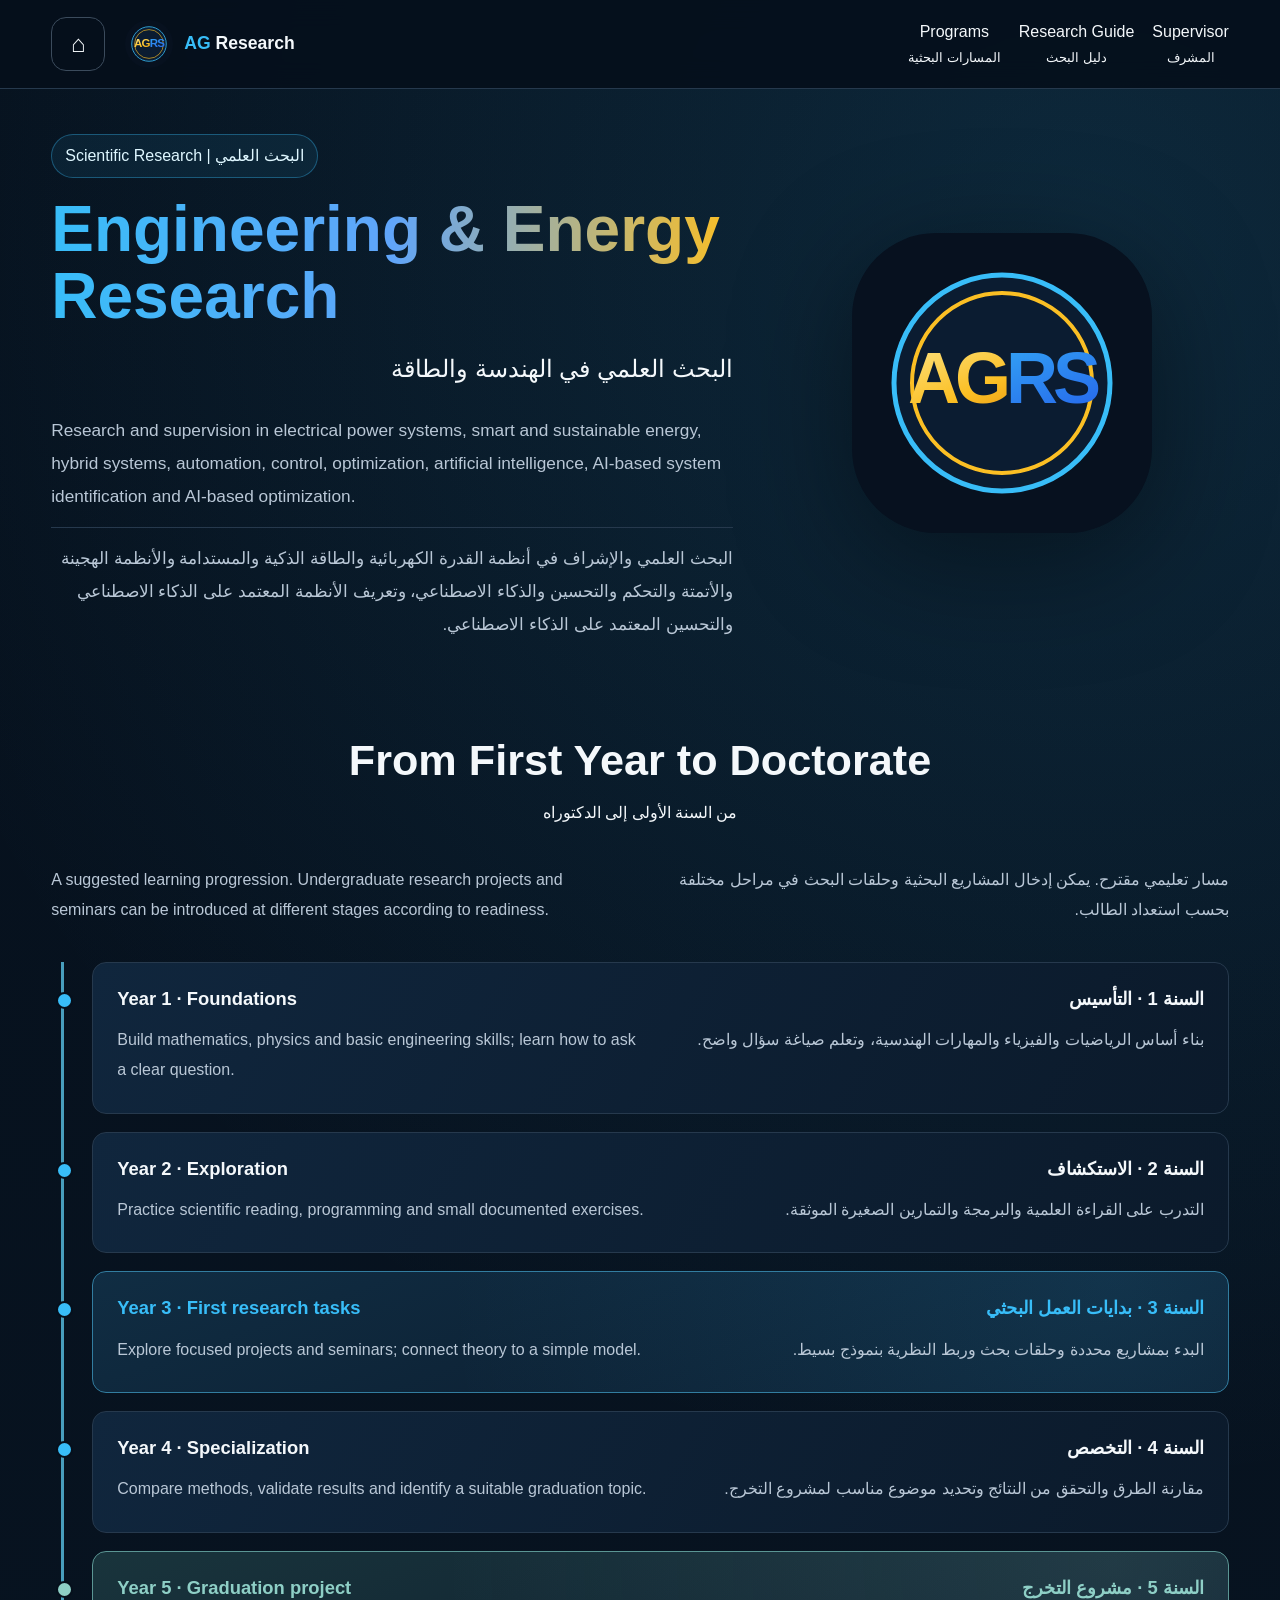
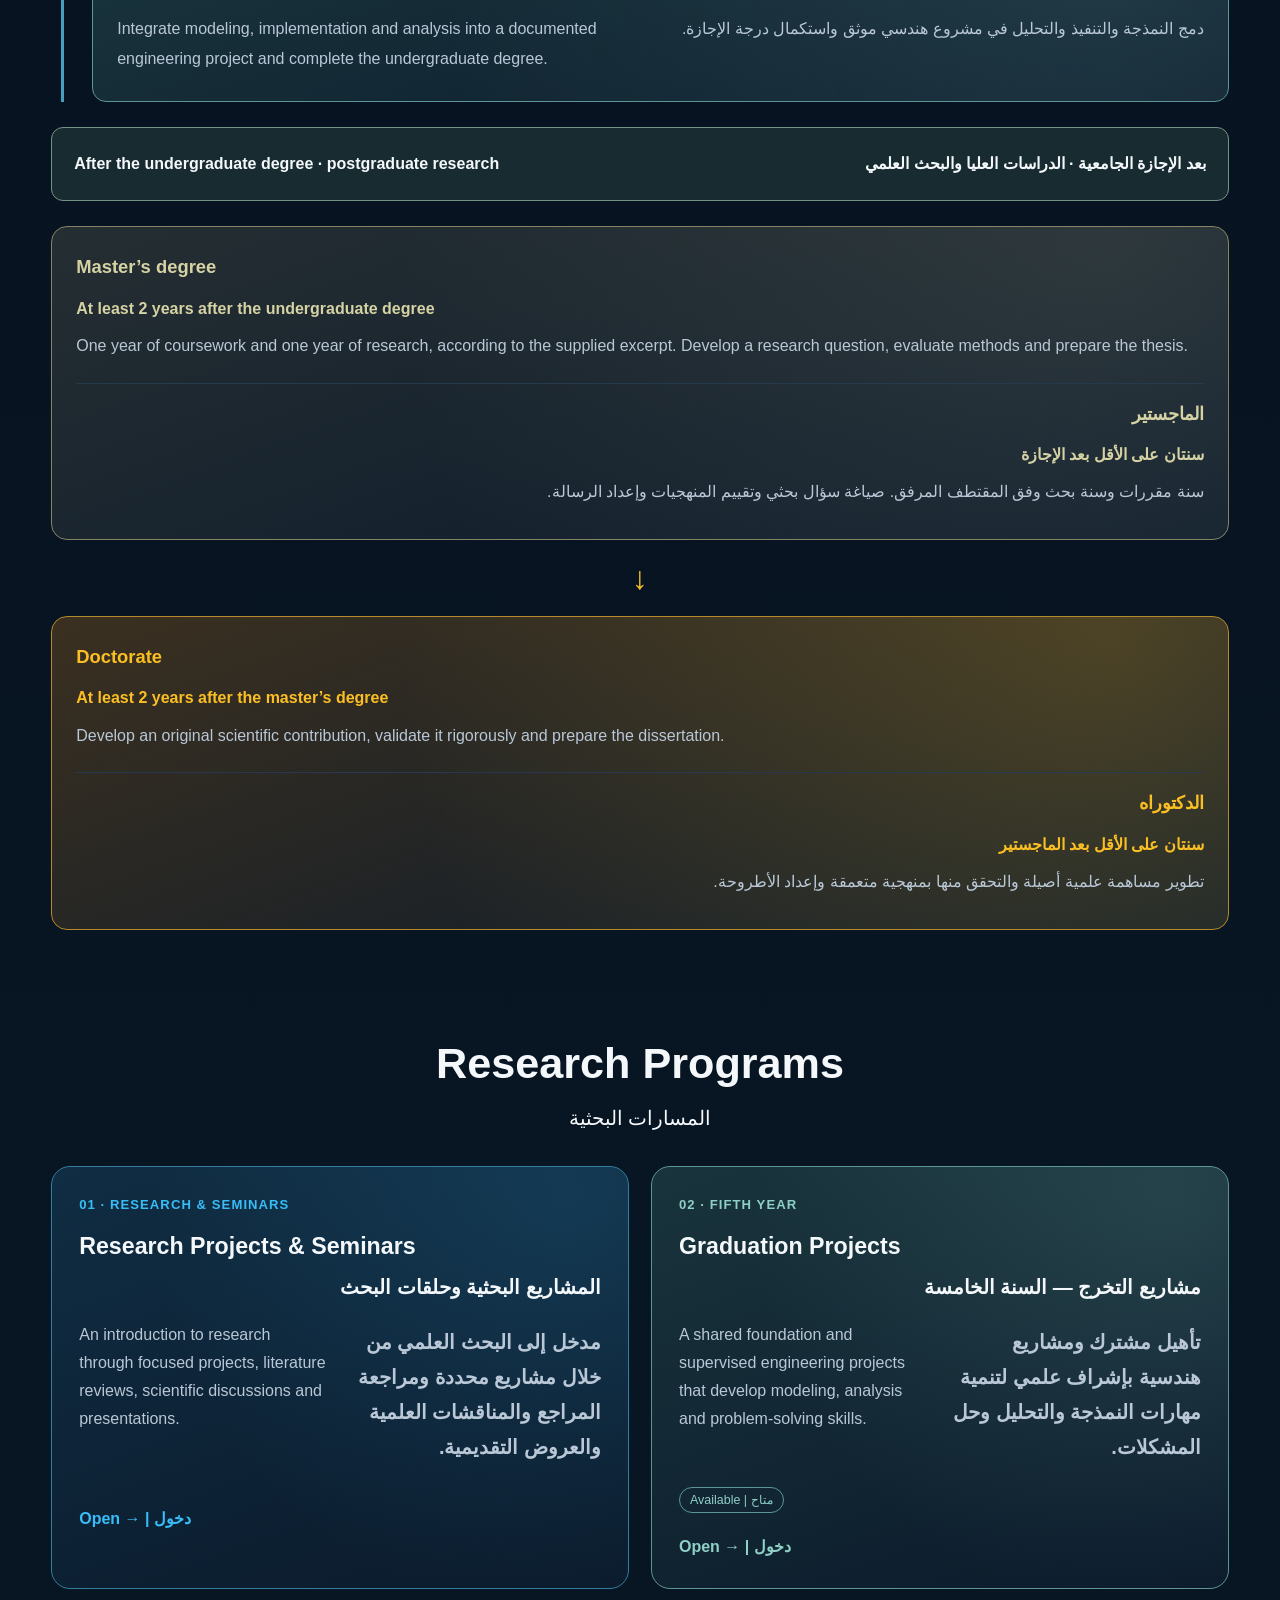
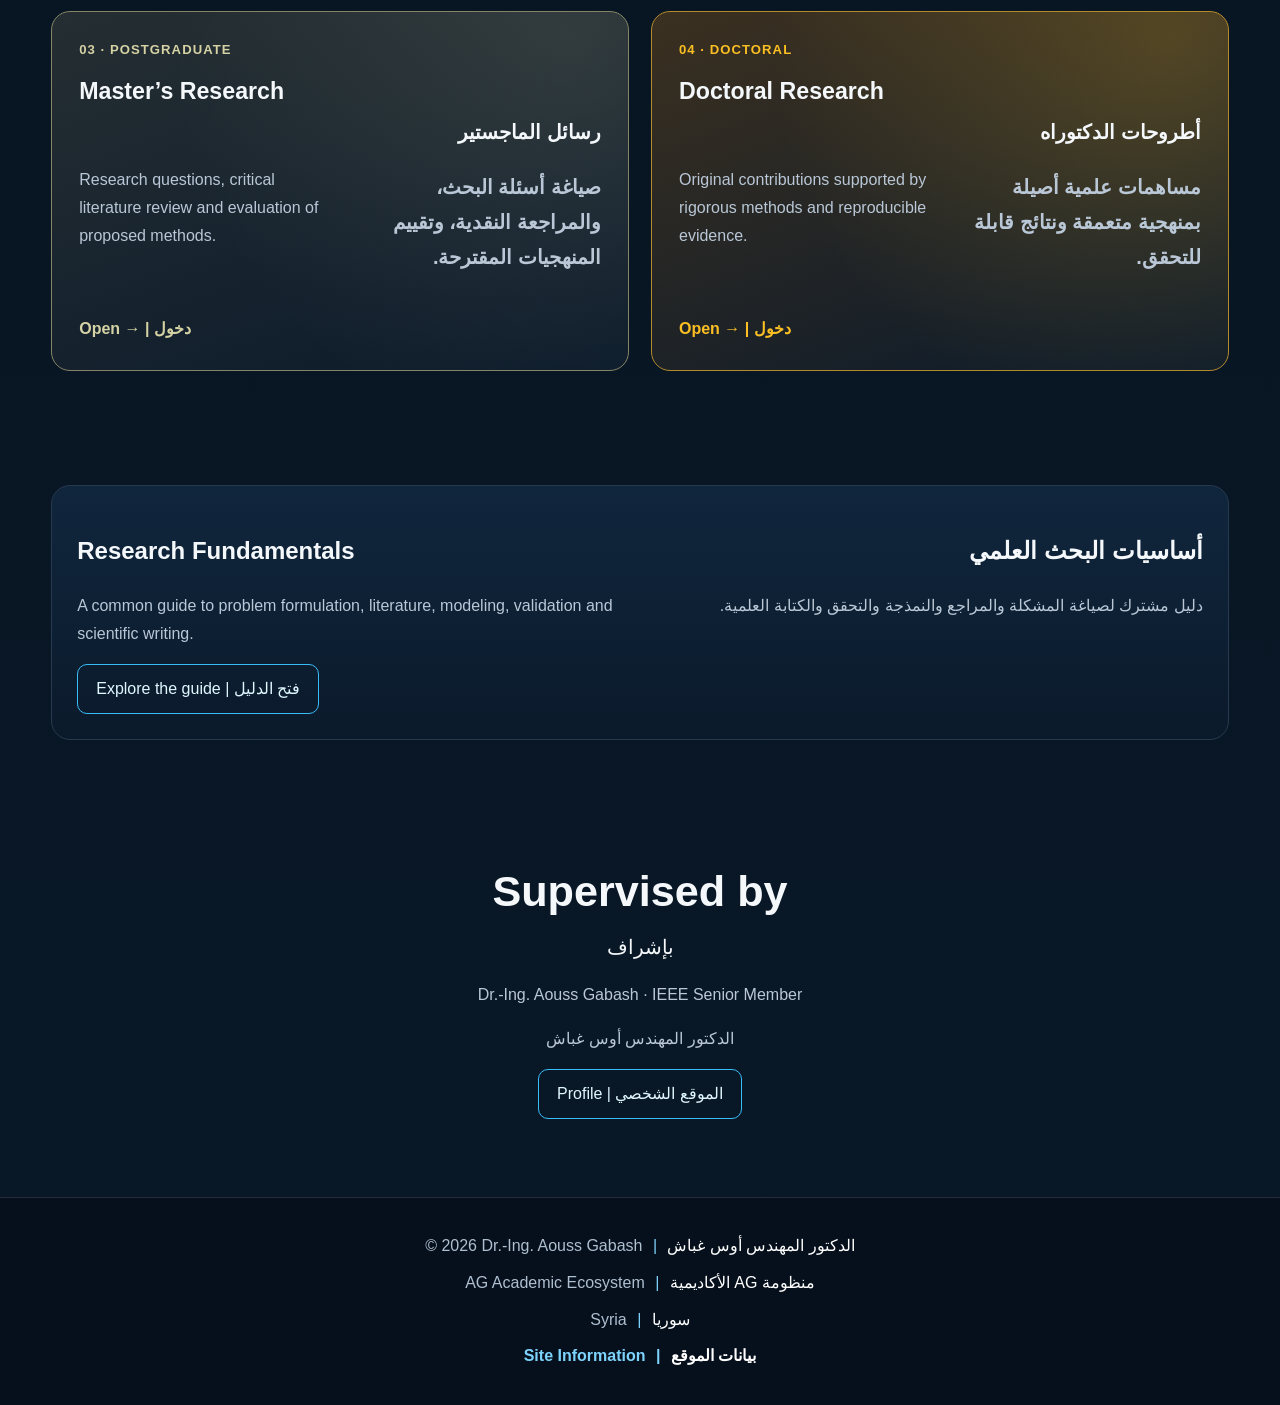
==== index.html @ b5a9d6aa "Move academic timeline before research program cards" ====
<!doctype html><html lang="en" dir="ltr"><head><meta charset="utf-8"><meta name="viewport" content="width=device-width,initial-scale=1"><title>Engineering &amp; Energy Research | AG Research</title><meta name="description" content="البحث العلمي في الهندسة والطاقة — Dr.-Ing. Aouss Gabash"><link rel="stylesheet" href="style.css"></head><body><a class="skip" href="#main">Skip to content | إلى المحتوى</a><header><div class="container"><nav><a class="home" href="https://aoussgabash.com/" aria-label="Official website — الموقع الرسمي">⌂</a><a class="brand" href="index.html"><img src="brand/AGRS.svg" width="48" height="48" alt=""><span><b>AG</b> Research</span></a><div class="navlinks"><a href="index.html#programs">Programs<small>المسارات البحثية</small></a><a href="fundamentals.html">Research Guide<small>دليل البحث</small></a><a href="index.html#author">Supervisor<small>المشرف</small></a></div></nav></div></header><main id="main" class="container"><section class="hero"><div><span class="badge">Scientific Research | البحث العلمي</span><h1 class="gradient">Engineering &amp; Energy Research</h1><div class="hero-ar" lang="ar">البحث العلمي في الهندسة والطاقة</div><div class="research-intro"><p lang="en">Research and supervision in electrical power systems, smart and sustainable energy, hybrid systems, automation, control, optimization, artificial intelligence, AI-based system identification and AI-based optimization.</p><p lang="ar" dir="rtl">البحث العلمي والإشراف في أنظمة القدرة الكهربائية والطاقة الذكية والمستدامة والأنظمة الهجينة والأتمتة والتحكم والتحسين والذكاء الاصطناعي، وتعريف الأنظمة المعتمد على الذكاء الاصطناعي والتحسين المعتمد على الذكاء الاصطناعي.</p></div></div><div class="hero-logo"><img src="brand/AGRS.svg" width="300" height="300" alt="AG Research — البحث العلمي"></div></section><section id="academic-path" aria-labelledby="academic-path-title"><div class="title"><h2 id="academic-path-title">From First Year to Doctorate</h2><div class="ar" lang="ar" style="text-align:center">من السنة الأولى إلى الدكتوراه</div></div><div class="pair"><div lang="en"><p>A suggested learning progression. Undergraduate research projects and seminars can be introduced at different stages according to readiness.</p></div><div lang="ar" dir="rtl" class="ar"><p>مسار تعليمي مقترح. يمكن إدخال المشاريع البحثية وحلقات البحث في مراحل مختلفة بحسب استعداد الطالب.</p></div></div><ol class="academic-timeline"><li><div class="pair"><div lang="en"><h3>Year 1 · Foundations</h3><p>Build mathematics, physics and basic engineering skills; learn how to ask a clear question.</p></div><div lang="ar" dir="rtl" class="ar"><h3>السنة 1 · التأسيس</h3><p>بناء أساس الرياضيات والفيزياء والمهارات الهندسية، وتعلم صياغة سؤال واضح.</p></div></div></li><li><div class="pair"><div lang="en"><h3>Year 2 · Exploration</h3><p>Practice scientific reading, programming and small documented exercises.</p></div><div lang="ar" dir="rtl" class="ar"><h3>السنة 2 · الاستكشاف</h3><p>التدرب على القراءة العلمية والبرمجة والتمارين الصغيرة الموثقة.</p></div></div></li><li><div class="pair"><div lang="en"><h3>Year 3 · First research tasks</h3><p>Explore focused projects and seminars; connect theory to a simple model.</p></div><div lang="ar" dir="rtl" class="ar"><h3>السنة 3 · بدايات العمل البحثي</h3><p>البدء بمشاريع محددة وحلقات بحث وربط النظرية بنموذج بسيط.</p></div></div></li><li><div class="pair"><div lang="en"><h3>Year 4 · Specialization</h3><p>Compare methods, validate results and identify a suitable graduation topic.</p></div><div lang="ar" dir="rtl" class="ar"><h3>السنة 4 · التخصص</h3><p>مقارنة الطرق والتحقق من النتائج وتحديد موضوع مناسب لمشروع التخرج.</p></div></div></li><li><div class="pair"><div lang="en"><h3>Year 5 · Graduation project</h3><p>Integrate modeling, implementation and analysis into a documented engineering project and complete the undergraduate degree.</p></div><div lang="ar" dir="rtl" class="ar"><h3>السنة 5 · مشروع التخرج</h3><p>دمج النمذجة والتنفيذ والتحليل في مشروع هندسي موثق واستكمال درجة الإجازة.</p></div></div></li></ol><div class="path-junction"><div class="pair"><div lang="en"><strong>After the undergraduate degree · postgraduate research</strong></div><div lang="ar" dir="rtl" class="ar"><strong>بعد الإجازة الجامعية · الدراسات العليا والبحث العلمي</strong></div></div></div><div class="postgraduate-routes"><div class="path-research"><article class="path-master"><div class="pair"><div lang="en"><h3>Master’s degree</h3><p class="duration">At least 2 years after the undergraduate degree</p><p>One year of coursework and one year of research, according to the supplied excerpt. Develop a research question, evaluate methods and prepare the thesis.</p></div><div lang="ar" dir="rtl" class="ar"><h3>الماجستير</h3><p class="duration">سنتان على الأقل بعد الإجازة</p><p>سنة مقررات وسنة بحث وفق المقتطف المرفق. صياغة سؤال بحثي وتقييم المنهجيات وإعداد الرسالة.</p></div></div></article><div class="path-arrow" aria-hidden="true">↓</div><article class="path-doctorate"><div class="pair"><div lang="en"><h3>Doctorate</h3><p class="duration">At least 2 years after the master’s degree</p><p>Develop an original scientific contribution, validate it rigorously and prepare the dissertation.</p></div><div lang="ar" dir="rtl" class="ar"><h3>الدكتوراه</h3><p class="duration">سنتان على الأقل بعد الماجستير</p><p>تطوير مساهمة علمية أصيلة والتحقق منها بمنهجية متعمقة وإعداد الأطروحة.</p></div></div></article></div></div></section><section id="programs"><div class="title"><h2>Research Programs</h2><div class="ar" style="text-align:center">المسارات البحثية</div></div><div class="course-grid"><a href="research-seminars.html" class="course"><div class="code">01 · RESEARCH &amp; SEMINARS</div><h3>Research Projects &amp; Seminars</h3><div class="ar" lang="ar">المشاريع البحثية وحلقات البحث</div><div class="pair"><div lang="en"><p>An introduction to research through focused projects, literature reviews, scientific discussions and presentations.</p></div><div class="ar" lang="ar"><p>مدخل إلى البحث العلمي من خلال مشاريع محددة ومراجعة المراجع والمناقشات العلمية والعروض التقديمية.</p></div></div><span class="open">Open → | دخول</span></a><a href="graduation.html" class="course"><div class="code">02 · FIFTH YEAR</div><h3>Graduation Projects</h3><div class="ar" lang="ar">مشاريع التخرج — السنة الخامسة</div><div class="pair"><div lang="en"><p>A shared foundation and supervised engineering projects that develop modeling, analysis and problem-solving skills.</p></div><div class="ar" lang="ar"><p>تأهيل مشترك ومشاريع هندسية بإشراف علمي لتنمية مهارات النمذجة والتحليل وحل المشكلات.</p></div></div><span class="pill">Available | متاح</span><span class="open">Open → | دخول</span></a><a href="masters.html" class="course"><div class="code">03 · POSTGRADUATE</div><h3>Master’s Research</h3><div class="ar" lang="ar">رسائل الماجستير</div><div class="pair"><div lang="en"><p>Research questions, critical literature review and evaluation of proposed methods.</p></div><div class="ar" lang="ar"><p>صياغة أسئلة البحث، والمراجعة النقدية، وتقييم المنهجيات المقترحة.</p></div></div><span class="open">Open → | دخول</span></a><a href="doctorate.html" class="course"><div class="code">04 · DOCTORAL</div><h3>Doctoral Research</h3><div class="ar" lang="ar">أطروحات الدكتوراه</div><div class="pair"><div lang="en"><p>Original contributions supported by rigorous methods and reproducible evidence.</p></div><div class="ar" lang="ar"><p>مساهمات علمية أصيلة بمنهجية متعمقة ونتائج قابلة للتحقق.</p></div></div><span class="open">Open → | دخول</span></a></div></section><section><div class="panel"><div class="pair"><div lang="en"><h2>Research Fundamentals</h2><p>A common guide to problem formulation, literature, modeling, validation and scientific writing.</p></div><div class="ar" lang="ar"><h2>أساسيات البحث العلمي</h2><p>دليل مشترك لصياغة المشكلة والمراجع والنمذجة والتحقق والكتابة العلمية.</p></div></div><a class="button" href="fundamentals.html">Explore the guide | فتح الدليل</a></div></section><section id="author"><div class="title"><h2>Supervised by</h2><div class="ar" style="text-align:center">بإشراف</div><p>Dr.-Ing. Aouss Gabash · IEEE Senior Member</p><p lang="ar" dir="rtl">الدكتور المهندس أوس غباش</p><a class="button" href="https://aoussgabash.com/">Profile | الموقع الشخصي</a></div></section></main><footer id="ag-central-footer" class="site-footer ag-central-footer">
<div class="ag-central-footer-inner">
<p class="ag-central-footer-line">© 2026 Dr.-Ing. Aouss Gabash <span class="ag-central-footer-sep" aria-hidden="true">|</span> <span class="ag-central-footer-ar" lang="ar" dir="rtl">الدكتور المهندس أوس غباش</span></p>
<p class="ag-central-footer-line">AG Academic Ecosystem <span class="ag-central-footer-sep" aria-hidden="true">|</span> <span class="ag-central-footer-ar" lang="ar" dir="rtl">منظومة AG الأكاديمية</span></p>
<p class="ag-central-footer-line">Syria <span class="ag-central-footer-sep" aria-hidden="true">|</span> <span class="ag-central-footer-ar" lang="ar" dir="rtl">سوريا</span></p>
<p class="ag-central-footer-line"><a class="ag-central-footer-link" href="https://aoussgabash.com/site-information.html">Site Information <span class="ag-central-footer-sep" aria-hidden="true">|</span> <span class="ag-central-footer-ar" lang="ar" dir="rtl">بيانات الموقع</span></a></p>
</div></footer></body></html>
---- style.css ----
:root{--bg:#06101c;--bg2:#091827;--panel:#10263d;--panel2:#0b1a2b;--line:#26394d;--text:#f4f8fb;--muted:#b9c7d6;--blue:#38bdf8;--gold:#fbbf24}
*{box-sizing:border-box}html{scroll-behavior:smooth}body{margin:0;font-family:Arial,Tahoma,sans-serif;background:radial-gradient(circle at 85% 5%,rgba(56,189,248,.14),transparent 28%),linear-gradient(180deg,var(--bg),var(--bg2));color:var(--text);line-height:1.75}.container{width:min(1180px,92%);margin:auto}a{color:inherit;text-decoration:none}
header{position:sticky;top:0;z-index:50;background:rgba(6,16,28,.92);backdrop-filter:blur(14px);border-bottom:1px solid var(--line)}nav{min-height:88px;display:flex;align-items:center;gap:20px}.home{width:54px;height:54px;border:1px solid #3b4b5c;border-radius:15px;display:grid;place-items:center;font-size:24px}.brand{display:flex;align-items:center;gap:11px;font-weight:800}.brand img{width:48px;height:48px;border-radius:50%}.brand span{font-size:1.1rem;line-height:1.35}.brand b{color:var(--blue)}.navlinks{margin-left:auto;display:flex;gap:25px}.navlinks a{text-align:center}.navlinks small{display:block;direction:rtl;font-size:.84rem}
.hero{display:grid;grid-template-columns:1.2fr .8fr;align-items:center;gap:42px;padding:65px 0 35px}.badge{display:inline-flex;padding:7px 13px;border-radius:999px;border:1px solid rgba(56,189,248,.35);background:rgba(56,189,248,.08);color:#dff7ff}.hero h1{font-size:clamp(2.4rem,6vw,4.7rem);line-height:1.05;margin:18px 0}.gradient{background:linear-gradient(90deg,var(--blue),#60a5fa,var(--gold));-webkit-background-clip:text;color:transparent}.hero-ar{direction:rtl;font-size:1.5rem}.hero p{color:var(--muted);max-width:760px}.hero-logo{text-align:center}.hero-logo img{width:min(300px,75vw);border-radius:28%;filter:drop-shadow(0 26px 60px rgba(0,0,0,.42))}
section{padding:48px 0}.title{text-align:center;margin-bottom:30px}.title h2{font-size:clamp(2rem,4vw,2.7rem);margin:0}.title .ar{direction:rtl;font-size:1.25rem}.title p{color:var(--muted)}
.course-grid{display:grid;grid-template-columns:repeat(2,1fr);gap:22px}.course{position:relative;display:block;min-height:260px;padding:27px;background:linear-gradient(180deg,var(--panel),var(--panel2));border:1px solid var(--line);border-radius:19px;transition:.2s}.course:hover{transform:translateY(-5px);border-color:rgba(56,189,248,.65);box-shadow:0 20px 48px rgba(0,0,0,.27)}.course:nth-child(even){border-color:rgba(251,191,36,.34);background:radial-gradient(circle at 90% 10%,rgba(251,191,36,.09),transparent 35%),linear-gradient(180deg,#172333,#0d1926)}.code{color:var(--blue);font-size:.82rem;font-weight:800;letter-spacing:.08em}.course:nth-child(even) .code{color:var(--gold)}.course h3{font-size:1.45rem;margin:9px 0 3px}.course .ar{direction:rtl;text-align:right;font-size:1.25rem;font-weight:700}.course p{color:var(--muted)}.meta{display:flex;gap:10px;flex-wrap:wrap;margin-top:18px;padding-right:155px}.pill{padding:5px 10px;border:1px solid var(--line);border-radius:999px;font-size:.78rem;color:#dff7ff}.open{position:absolute;right:25px;bottom:20px;color:#bae6fd;font-weight:800}.course:nth-child(even) .open{color:#fcd34d}.planned{opacity:.82}.planned .open{color:var(--muted)}.add-course{border-style:dashed;display:flex;align-items:center;justify-content:center;text-align:center;color:var(--muted)}.add-course strong{display:block;color:#fff;font-size:2rem}footer{border-top:1px solid var(--line);padding:48px 0;text-align:center;color:#c8d9ec}.footer-wrap{display:flex;flex-direction:column;align-items:center;gap:12px;font-size:1rem}.site-footer a{color:#55bdf7}.site-footer strong{font-weight:800}
@media(max-width:900px){.navlinks{display:none}.hero{grid-template-columns:1fr;text-align:center}.hero-logo{order:-1}.hero-logo img{width:220px}}@media(max-width:680px){.course-grid{grid-template-columns:1fr}.brand span{font-size:.9rem}.course{padding-bottom:86px}.meta{padding-right:0;margin-bottom:8px}.open{left:27px;right:auto;bottom:22px}}

/* Central footer: exact layout and typography of homepage assets/shared/ag-theme.css */
#ag-central-footer{padding:34px 0;border-top:1px solid rgba(255,255,255,.12);background:#06101c;color:#aebfd0;font-family:Arial,Helvetica,sans-serif}
#ag-central-footer .ag-central-footer-inner{width:min(1120px,calc(100% - 32px));margin-inline:auto;text-align:center}
#ag-central-footer .ag-central-footer-line{margin:0;line-height:1.8}
#ag-central-footer .ag-central-footer-line + .ag-central-footer-line{margin-top:8px}
#ag-central-footer .ag-central-footer-ar{color:#fff;direction:rtl;unicode-bidi:isolate;font-family:Tahoma,Arial,sans-serif}
#ag-central-footer .ag-central-footer-sep{margin-inline:6px;color:#7dd3fc}
#ag-central-footer .ag-central-footer-link{color:#7dd3fc;text-decoration:none;font-weight:700}
#ag-central-footer .ag-central-footer-link:hover{color:#fff;text-decoration:underline}
@media(max-width:680px){#ag-central-footer{padding:30px 0}#ag-central-footer .ag-central-footer-inner{width:min(1120px,calc(100% - 24px));font-size:.92rem}}

.actions{display:flex;flex-wrap:wrap;gap:12px;margin-top:22px}.button{display:inline-block;padding:10px 18px;border:1px solid var(--blue);border-radius:10px;color:#dff7ff}.button:hover{background:#16364d}.ar{direction:rtl;text-align:right}.pair{display:grid;grid-template-columns:1fr 1fr;gap:24px}.panel{padding:25px;border:1px solid var(--line);border-radius:19px;background:linear-gradient(180deg,var(--panel),var(--panel2));margin:18px 0}.panel h3{margin-top:0}.panel p{color:var(--muted)}.skip{position:absolute;left:-9999px}.skip:focus{left:10px;top:10px;z-index:99;background:#10263d;padding:15px}a:focus-visible,summary:focus-visible{outline:3px solid var(--gold);outline-offset:5px}summary{cursor:pointer;font-weight:700;padding:8px}.hero{padding-top:45px}.hero h1{font-size:clamp(2.3rem,5vw,4.3rem)}.navlinks{gap:18px}.open{position:static;display:block;margin-top:20px}.meta{padding-right:0}.course{min-height:250px}.subnav{display:flex;flex-wrap:wrap;gap:10px;padding-bottom:20px}.subnav a{color:var(--blue)}@media(max-width:900px){nav{flex-wrap:wrap;padding:12px 0;gap:12px}.navlinks{display:flex;width:100%;justify-content:center;gap:16px;font-size:.85rem}.hero-logo img{width:170px}.pair{grid-template-columns:1fr;gap:4px}.hero{gap:15px;padding-top:25px}.actions{justify-content:center}header{position:relative}}
/* Research introduction and complete bilingual areas */
.research-intro{margin-top:24px}.hero .research-intro p{font-family:Arial,Tahoma,sans-serif;font-size:1.08rem;line-height:1.9;font-weight:400;margin:0;max-width:none}.hero .research-intro p+p{margin-top:14px;padding-top:14px;border-top:1px solid var(--line)}.research-intro [lang="en"]{text-align:left}.research-intro [lang="ar"]{text-align:right}.research-areas{padding-top:24px}.research-area-list{list-style:none;padding:0;margin:0;border:1px solid var(--line);border-radius:19px;overflow:hidden;background:linear-gradient(180deg,var(--panel),var(--panel2))}.research-area-list li{display:grid;grid-template-columns:36px minmax(0,1fr) minmax(0,1fr);gap:22px;align-items:center;padding:21px 25px}.research-area-list li+li{border-top:1px solid var(--line)}.research-area-list li:nth-child(even){background:rgba(251,191,36,.035)}.research-area-list li>span:not(.area-number){font-family:Arial,Tahoma,sans-serif;font-size:1.05rem;line-height:1.8;font-weight:500;overflow-wrap:anywhere}.research-area-list [lang="ar"]{text-align:right}.area-number{font-size:.85rem;font-weight:700;color:var(--blue)}.research-area-list li:nth-child(even) .area-number{color:var(--gold)}@media(max-width:680px){.research-area-list li{grid-template-columns:28px minmax(0,1fr);gap:7px 12px;padding:18px}.area-number{grid-row:1 / 3;align-self:start}.research-area-list [lang="ar"]{grid-column:2}.hero .research-intro p{font-size:1rem}}

/* Academic progression across four research levels. */
#programs .course{opacity:1;border-color:var(--program-border);background:radial-gradient(circle at 90% 8%,var(--program-glow),transparent 65%),linear-gradient(160deg,var(--program-top),#0b1a2b)}
#programs .course:nth-child(1),#academic-path .academic-timeline>li:nth-child(3){--program-accent:#38bdf8;--program-border:#327da0;--program-glow:rgba(56,189,248,.13);--program-top:#102d43}
#programs .course:nth-child(3),#academic-path .path-master{--program-accent:#d5d2a4;--program-border:#858565;--program-glow:rgba(213,210,164,.12);--program-top:#252e32}
#programs .course:nth-child(4),#academic-path .path-doctorate{--program-accent:#fbbf24;--program-border:#b58a2b;--program-glow:rgba(251,191,36,.20);--program-top:#3b3020}
#programs .course .code,#programs .course .open{color:var(--program-accent)}
#programs .course .pill{border-color:var(--program-border);color:var(--program-accent)}
#programs .course:hover{border-color:var(--program-accent)}

#programs .course:nth-child(2),#academic-path .academic-timeline>li:nth-child(5){--program-accent:#8ecfc6;--program-border:#5b9694;--program-glow:rgba(142,207,198,.14);--program-top:#19343c}


.academic-timeline{list-style:none;padding:0 0 0 28px;margin:30px 0 0 10px;border-left:3px solid #489ebd}
.academic-timeline>li{position:relative;padding:20px 24px;margin-bottom:18px;background:linear-gradient(120deg,#10263d,#0b1a2b);border:1px solid var(--line);border-radius:14px}
.academic-timeline>li:before{content:"";position:absolute;left:-37px;top:29px;width:13px;height:13px;border-radius:50%;background:#38bdf8;border:2px solid var(--bg)}
#academic-path h3{font-size:1.15rem;margin:0 0 10px}#academic-path p{color:var(--muted);margin:8px 0;line-height:1.85}#academic-path .ar{font-size:inherit;font-weight:inherit}
.path-junction{padding:22px;margin:25px 0;border:1px solid #739485;border-radius:12px;background:#172b30}
.postgraduate-routes{display:grid;grid-template-columns:1fr;gap:24px;align-items:start}
.postgraduate-routes article{padding:24px;border:1px solid #748d78;border-radius:16px;background:linear-gradient(135deg,#233531,#0b1a2b)}
.postgraduate-routes .pair{grid-template-columns:1fr;gap:14px}.postgraduate-routes .pair>div+div{border-top:1px solid var(--line);padding-top:14px}
.postgraduate-routes .path-master{border-color:#858565;background:linear-gradient(135deg,#35352a,#0b1a2b)}
.postgraduate-routes .path-doctorate{border-color:#b58a2b;background:linear-gradient(135deg,#3b3020,#0b1a2b)}
#academic-path .duration{color:#e5dbb4;font-weight:700}.path-doctorate h3{color:#fbbf24}.path-arrow{text-align:center;font-size:2rem;color:#fbbf24;padding:10px}.path-note{margin-top:24px;padding:18px 22px;border-top:1px solid var(--line);font-size:.9rem}
@media(max-width:680px){.postgraduate-routes{grid-template-columns:1fr}.academic-timeline{padding-left:21px;margin-left:6px}.academic-timeline>li{padding:18px}.academic-timeline>li:before{left:-30px}.path-junction{padding:18px}}

/* Match academic milestones to their research program colors. */
#academic-path .academic-timeline>li:nth-child(3),
#academic-path .academic-timeline>li:nth-child(5),
#academic-path .path-master,
#academic-path .path-doctorate{
border-color:var(--program-border);
background:radial-gradient(circle at 90% 8%,var(--program-glow),transparent 65%),linear-gradient(160deg,var(--program-top),#0b1a2b);
}
#academic-path .academic-timeline>li:nth-child(3) h3,
#academic-path .academic-timeline>li:nth-child(5) h3,
#academic-path .path-master h3,
#academic-path .path-doctorate h3,
#academic-path .path-master .duration,
#academic-path .path-doctorate .duration{color:var(--program-accent)}
#academic-path .academic-timeline>li:nth-child(3):before,
#academic-path .academic-timeline>li:nth-child(5):before{background:var(--program-accent)}
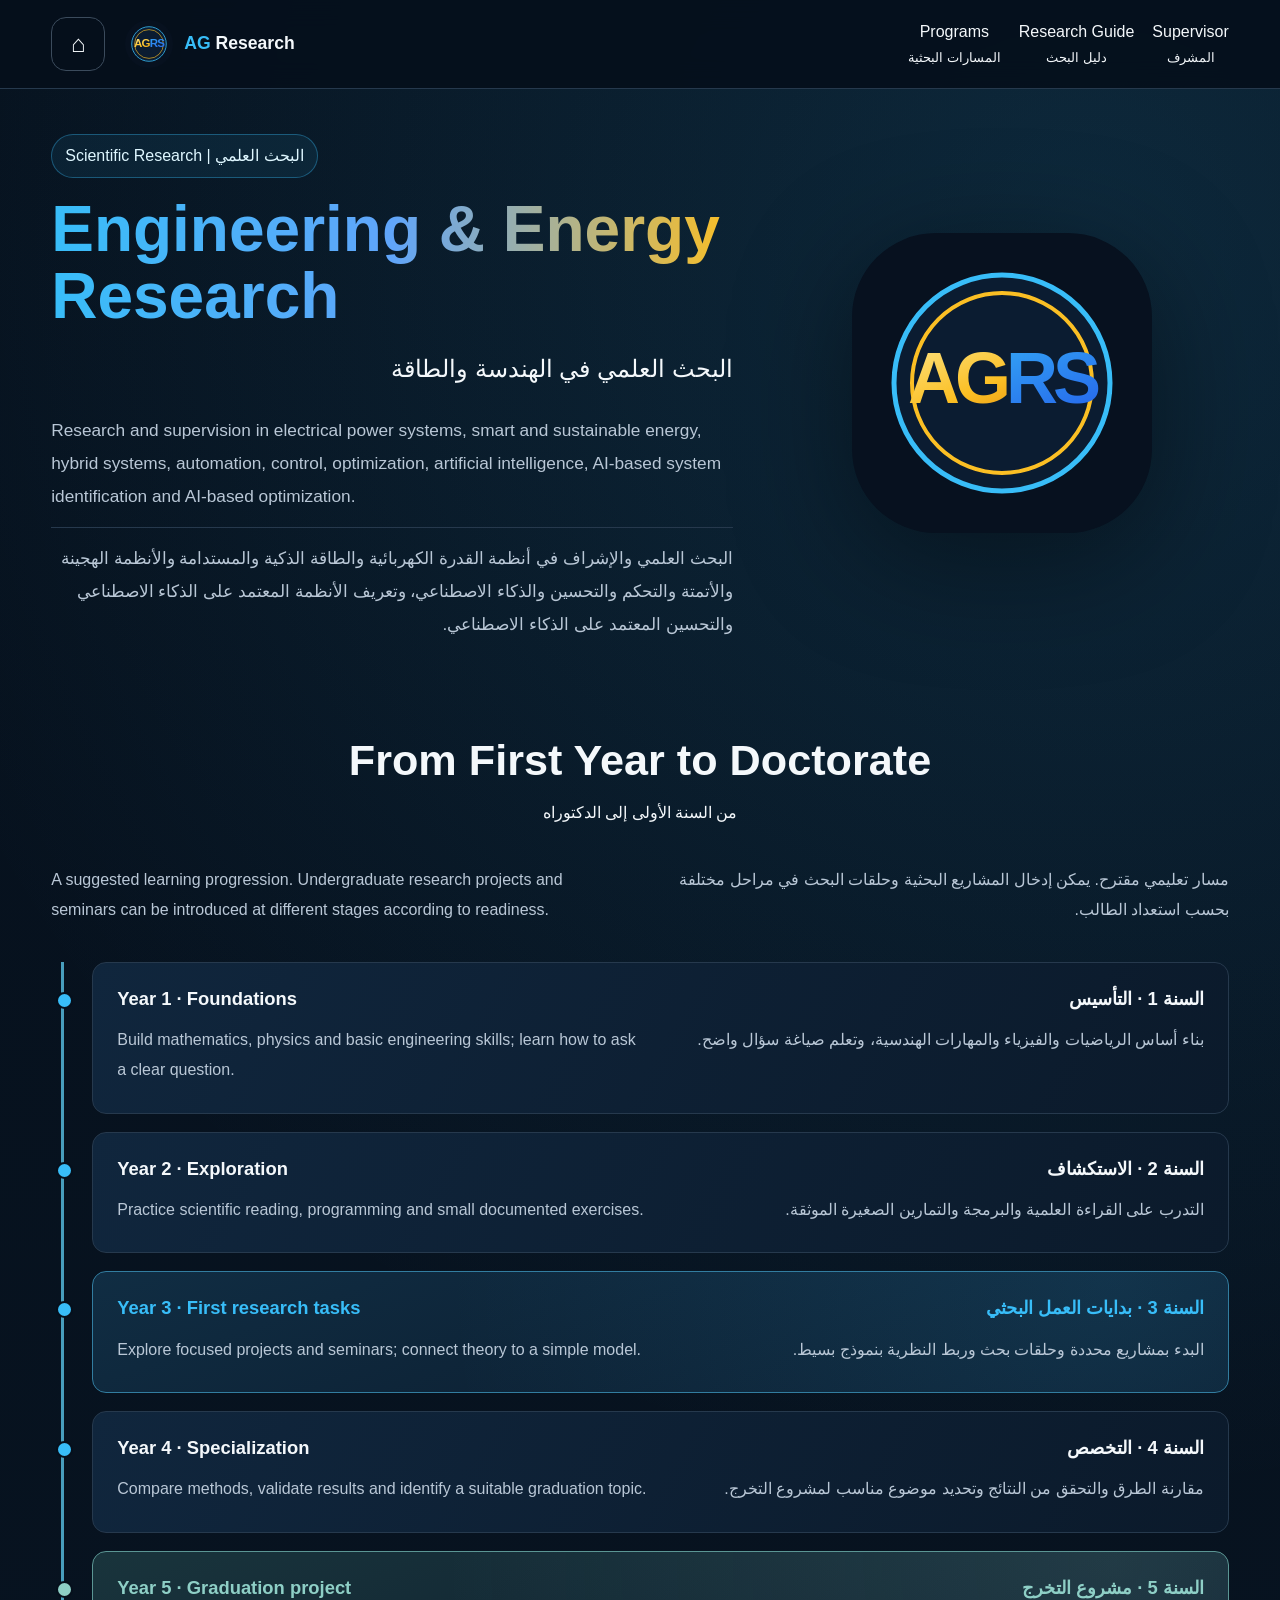
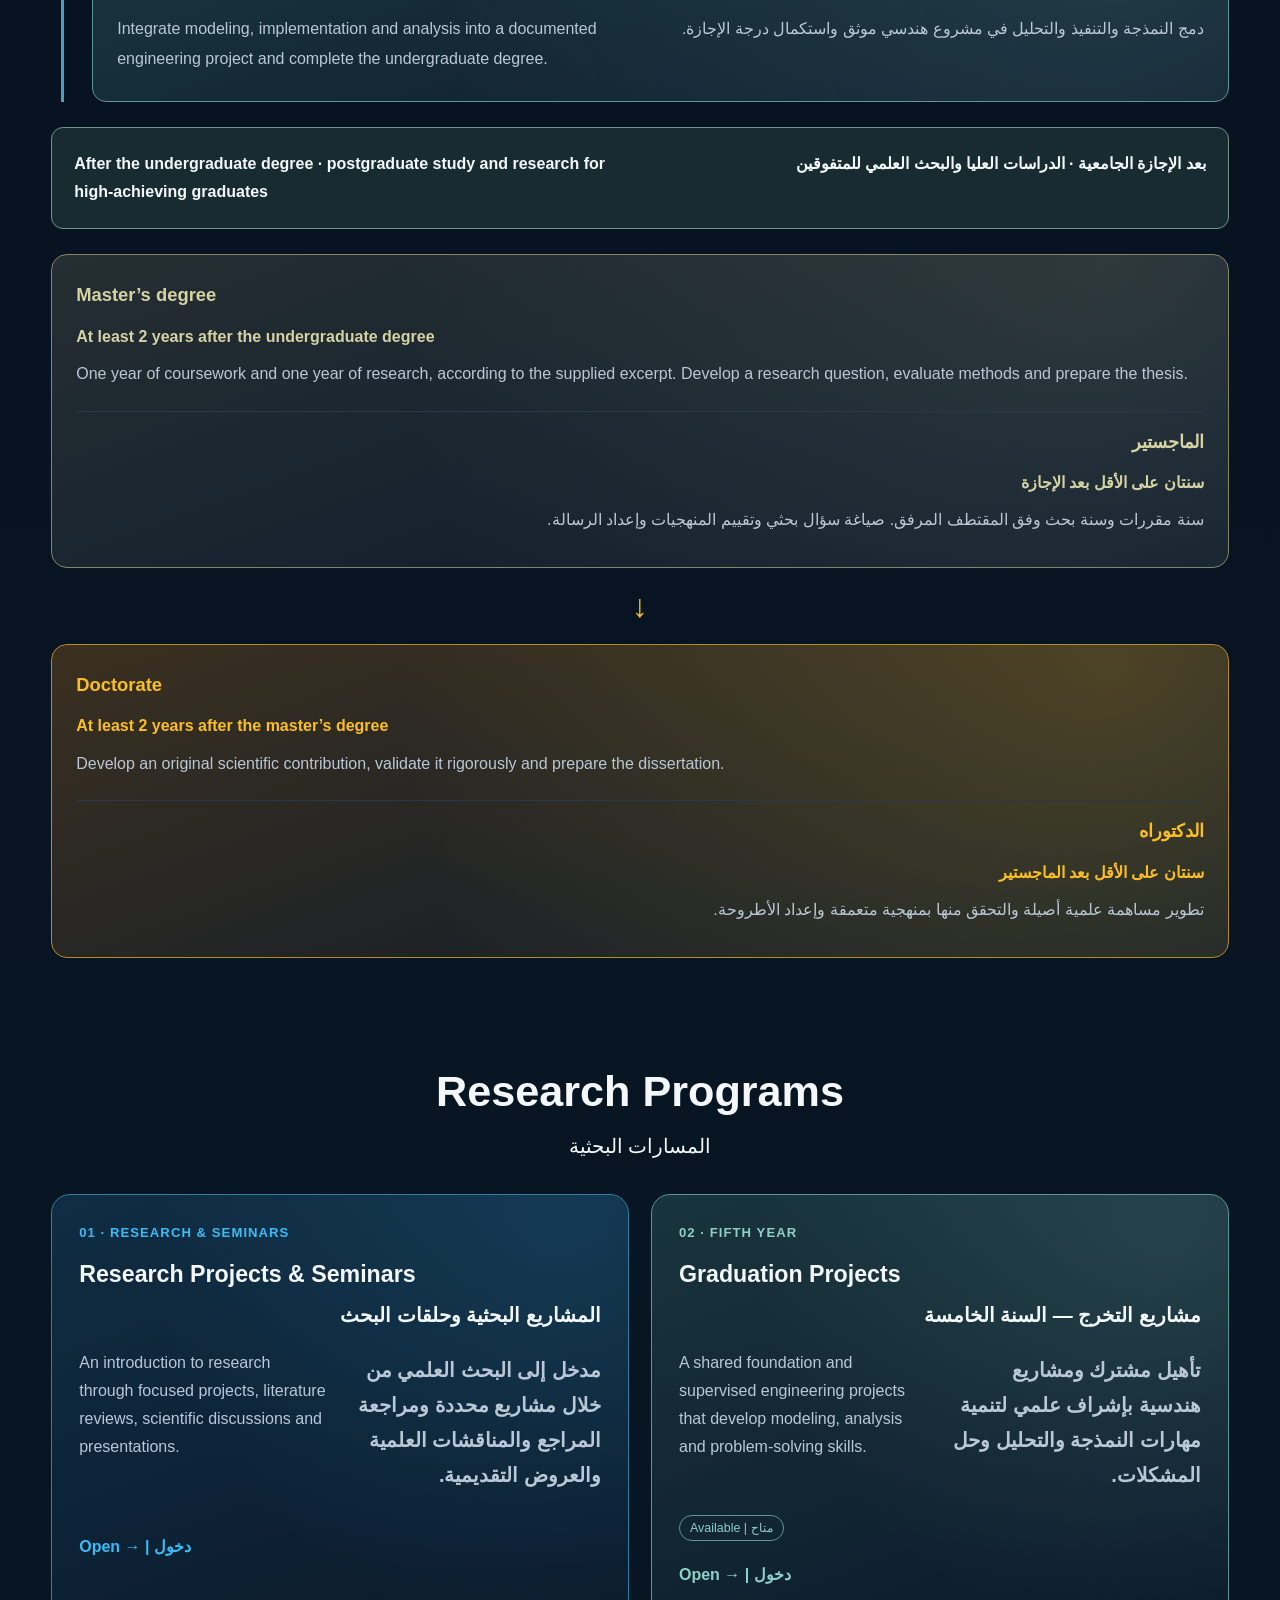
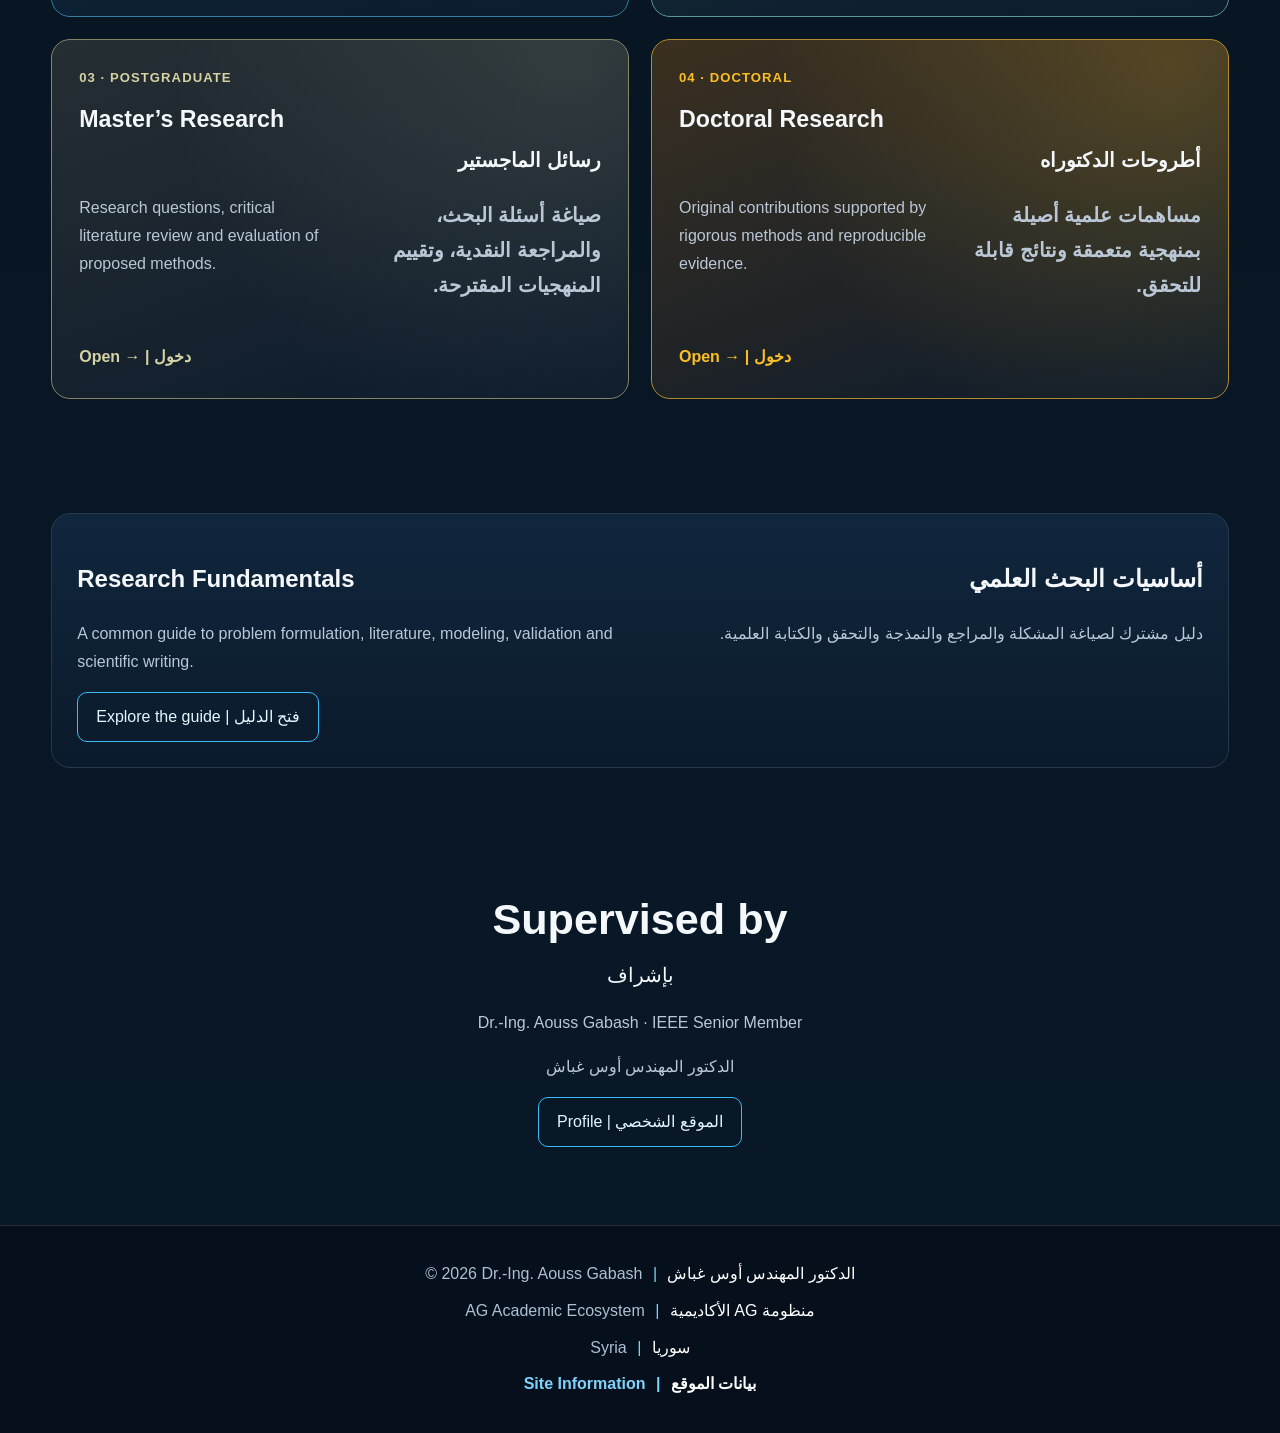
==== commit 51624bc1: "Clarify the postgraduate pathway heading for high-achieving graduates" ====
--- a/index.html
+++ b/index.html
@@ -1,4 +1,4 @@
-<!doctype html><html lang="en" dir="ltr"><head><meta charset="utf-8"><meta name="viewport" content="width=device-width,initial-scale=1"><title>Engineering &amp; Energy Research | AG Research</title><meta name="description" content="البحث العلمي في الهندسة والطاقة — Dr.-Ing. Aouss Gabash"><link rel="stylesheet" href="style.css"></head><body><a class="skip" href="#main">Skip to content | إلى المحتوى</a><header><div class="container"><nav><a class="home" href="https://aoussgabash.com/" aria-label="Official website — الموقع الرسمي">⌂</a><a class="brand" href="index.html"><img src="brand/AGRS.svg" width="48" height="48" alt=""><span><b>AG</b> Research</span></a><div class="navlinks"><a href="index.html#programs">Programs<small>المسارات البحثية</small></a><a href="fundamentals.html">Research Guide<small>دليل البحث</small></a><a href="index.html#author">Supervisor<small>المشرف</small></a></div></nav></div></header><main id="main" class="container"><section class="hero"><div><span class="badge">Scientific Research | البحث العلمي</span><h1 class="gradient">Engineering &amp; Energy Research</h1><div class="hero-ar" lang="ar">البحث العلمي في الهندسة والطاقة</div><div class="research-intro"><p lang="en">Research and supervision in electrical power systems, smart and sustainable energy, hybrid systems, automation, control, optimization, artificial intelligence, AI-based system identification and AI-based optimization.</p><p lang="ar" dir="rtl">البحث العلمي والإشراف في أنظمة القدرة الكهربائية والطاقة الذكية والمستدامة والأنظمة الهجينة والأتمتة والتحكم والتحسين والذكاء الاصطناعي، وتعريف الأنظمة المعتمد على الذكاء الاصطناعي والتحسين المعتمد على الذكاء الاصطناعي.</p></div></div><div class="hero-logo"><img src="brand/AGRS.svg" width="300" height="300" alt="AG Research — البحث العلمي"></div></section><section id="academic-path" aria-labelledby="academic-path-title"><div class="title"><h2 id="academic-path-title">From First Year to Doctorate</h2><div class="ar" lang="ar" style="text-align:center">من السنة الأولى إلى الدكتوراه</div></div><div class="pair"><div lang="en"><p>A suggested learning progression. Undergraduate research projects and seminars can be introduced at different stages according to readiness.</p></div><div lang="ar" dir="rtl" class="ar"><p>مسار تعليمي مقترح. يمكن إدخال المشاريع البحثية وحلقات البحث في مراحل مختلفة بحسب استعداد الطالب.</p></div></div><ol class="academic-timeline"><li><div class="pair"><div lang="en"><h3>Year 1 · Foundations</h3><p>Build mathematics, physics and basic engineering skills; learn how to ask a clear question.</p></div><div lang="ar" dir="rtl" class="ar"><h3>السنة 1 · التأسيس</h3><p>بناء أساس الرياضيات والفيزياء والمهارات الهندسية، وتعلم صياغة سؤال واضح.</p></div></div></li><li><div class="pair"><div lang="en"><h3>Year 2 · Exploration</h3><p>Practice scientific reading, programming and small documented exercises.</p></div><div lang="ar" dir="rtl" class="ar"><h3>السنة 2 · الاستكشاف</h3><p>التدرب على القراءة العلمية والبرمجة والتمارين الصغيرة الموثقة.</p></div></div></li><li><div class="pair"><div lang="en"><h3>Year 3 · First research tasks</h3><p>Explore focused projects and seminars; connect theory to a simple model.</p></div><div lang="ar" dir="rtl" class="ar"><h3>السنة 3 · بدايات العمل البحثي</h3><p>البدء بمشاريع محددة وحلقات بحث وربط النظرية بنموذج بسيط.</p></div></div></li><li><div class="pair"><div lang="en"><h3>Year 4 · Specialization</h3><p>Compare methods, validate results and identify a suitable graduation topic.</p></div><div lang="ar" dir="rtl" class="ar"><h3>السنة 4 · التخصص</h3><p>مقارنة الطرق والتحقق من النتائج وتحديد موضوع مناسب لمشروع التخرج.</p></div></div></li><li><div class="pair"><div lang="en"><h3>Year 5 · Graduation project</h3><p>Integrate modeling, implementation and analysis into a documented engineering project and complete the undergraduate degree.</p></div><div lang="ar" dir="rtl" class="ar"><h3>السنة 5 · مشروع التخرج</h3><p>دمج النمذجة والتنفيذ والتحليل في مشروع هندسي موثق واستكمال درجة الإجازة.</p></div></div></li></ol><div class="path-junction"><div class="pair"><div lang="en"><strong>After the undergraduate degree · postgraduate research</strong></div><div lang="ar" dir="rtl" class="ar"><strong>بعد الإجازة الجامعية · الدراسات العليا والبحث العلمي</strong></div></div></div><div class="postgraduate-routes"><div class="path-research"><article class="path-master"><div class="pair"><div lang="en"><h3>Master’s degree</h3><p class="duration">At least 2 years after the undergraduate degree</p><p>One year of coursework and one year of research, according to the supplied excerpt. Develop a research question, evaluate methods and prepare the thesis.</p></div><div lang="ar" dir="rtl" class="ar"><h3>الماجستير</h3><p class="duration">سنتان على الأقل بعد الإجازة</p><p>سنة مقررات وسنة بحث وفق المقتطف المرفق. صياغة سؤال بحثي وتقييم المنهجيات وإعداد الرسالة.</p></div></div></article><div class="path-arrow" aria-hidden="true">↓</div><article class="path-doctorate"><div class="pair"><div lang="en"><h3>Doctorate</h3><p class="duration">At least 2 years after the master’s degree</p><p>Develop an original scientific contribution, validate it rigorously and prepare the dissertation.</p></div><div lang="ar" dir="rtl" class="ar"><h3>الدكتوراه</h3><p class="duration">سنتان على الأقل بعد الماجستير</p><p>تطوير مساهمة علمية أصيلة والتحقق منها بمنهجية متعمقة وإعداد الأطروحة.</p></div></div></article></div></div></section><section id="programs"><div class="title"><h2>Research Programs</h2><div class="ar" style="text-align:center">المسارات البحثية</div></div><div class="course-grid"><a href="research-seminars.html" class="course"><div class="code">01 · RESEARCH &amp; SEMINARS</div><h3>Research Projects &amp; Seminars</h3><div class="ar" lang="ar">المشاريع البحثية وحلقات البحث</div><div class="pair"><div lang="en"><p>An introduction to research through focused projects, literature reviews, scientific discussions and presentations.</p></div><div class="ar" lang="ar"><p>مدخل إلى البحث العلمي من خلال مشاريع محددة ومراجعة المراجع والمناقشات العلمية والعروض التقديمية.</p></div></div><span class="open">Open → | دخول</span></a><a href="graduation.html" class="course"><div class="code">02 · FIFTH YEAR</div><h3>Graduation Projects</h3><div class="ar" lang="ar">مشاريع التخرج — السنة الخامسة</div><div class="pair"><div lang="en"><p>A shared foundation and supervised engineering projects that develop modeling, analysis and problem-solving skills.</p></div><div class="ar" lang="ar"><p>تأهيل مشترك ومشاريع هندسية بإشراف علمي لتنمية مهارات النمذجة والتحليل وحل المشكلات.</p></div></div><span class="pill">Available | متاح</span><span class="open">Open → | دخول</span></a><a href="masters.html" class="course"><div class="code">03 · POSTGRADUATE</div><h3>Master’s Research</h3><div class="ar" lang="ar">رسائل الماجستير</div><div class="pair"><div lang="en"><p>Research questions, critical literature review and evaluation of proposed methods.</p></div><div class="ar" lang="ar"><p>صياغة أسئلة البحث، والمراجعة النقدية، وتقييم المنهجيات المقترحة.</p></div></div><span class="open">Open → | دخول</span></a><a href="doctorate.html" class="course"><div class="code">04 · DOCTORAL</div><h3>Doctoral Research</h3><div class="ar" lang="ar">أطروحات الدكتوراه</div><div class="pair"><div lang="en"><p>Original contributions supported by rigorous methods and reproducible evidence.</p></div><div class="ar" lang="ar"><p>مساهمات علمية أصيلة بمنهجية متعمقة ونتائج قابلة للتحقق.</p></div></div><span class="open">Open → | دخول</span></a></div></section><section><div class="panel"><div class="pair"><div lang="en"><h2>Research Fundamentals</h2><p>A common guide to problem formulation, literature, modeling, validation and scientific writing.</p></div><div class="ar" lang="ar"><h2>أساسيات البحث العلمي</h2><p>دليل مشترك لصياغة المشكلة والمراجع والنمذجة والتحقق والكتابة العلمية.</p></div></div><a class="button" href="fundamentals.html">Explore the guide | فتح الدليل</a></div></section><section id="author"><div class="title"><h2>Supervised by</h2><div class="ar" style="text-align:center">بإشراف</div><p>Dr.-Ing. Aouss Gabash · IEEE Senior Member</p><p lang="ar" dir="rtl">الدكتور المهندس أوس غباش</p><a class="button" href="https://aoussgabash.com/">Profile | الموقع الشخصي</a></div></section></main><footer id="ag-central-footer" class="site-footer ag-central-footer">
+<!doctype html><html lang="en" dir="ltr"><head><meta charset="utf-8"><meta name="viewport" content="width=device-width,initial-scale=1"><title>Engineering &amp; Energy Research | AG Research</title><meta name="description" content="البحث العلمي في الهندسة والطاقة — Dr.-Ing. Aouss Gabash"><link rel="stylesheet" href="style.css"></head><body><a class="skip" href="#main">Skip to content | إلى المحتوى</a><header><div class="container"><nav><a class="home" href="https://aoussgabash.com/" aria-label="Official website — الموقع الرسمي">⌂</a><a class="brand" href="index.html"><img src="brand/AGRS.svg" width="48" height="48" alt=""><span><b>AG</b> Research</span></a><div class="navlinks"><a href="index.html#programs">Programs<small>المسارات البحثية</small></a><a href="fundamentals.html">Research Guide<small>دليل البحث</small></a><a href="index.html#author">Supervisor<small>المشرف</small></a></div></nav></div></header><main id="main" class="container"><section class="hero"><div><span class="badge">Scientific Research | البحث العلمي</span><h1 class="gradient">Engineering &amp; Energy Research</h1><div class="hero-ar" lang="ar">البحث العلمي في الهندسة والطاقة</div><div class="research-intro"><p lang="en">Research and supervision in electrical power systems, smart and sustainable energy, hybrid systems, automation, control, optimization, artificial intelligence, AI-based system identification and AI-based optimization.</p><p lang="ar" dir="rtl">البحث العلمي والإشراف في أنظمة القدرة الكهربائية والطاقة الذكية والمستدامة والأنظمة الهجينة والأتمتة والتحكم والتحسين والذكاء الاصطناعي، وتعريف الأنظمة المعتمد على الذكاء الاصطناعي والتحسين المعتمد على الذكاء الاصطناعي.</p></div></div><div class="hero-logo"><img src="brand/AGRS.svg" width="300" height="300" alt="AG Research — البحث العلمي"></div></section><section id="academic-path" aria-labelledby="academic-path-title"><div class="title"><h2 id="academic-path-title">From First Year to Doctorate</h2><div class="ar" lang="ar" style="text-align:center">من السنة الأولى إلى الدكتوراه</div></div><div class="pair"><div lang="en"><p>A suggested learning progression. Undergraduate research projects and seminars can be introduced at different stages according to readiness.</p></div><div lang="ar" dir="rtl" class="ar"><p>مسار تعليمي مقترح. يمكن إدخال المشاريع البحثية وحلقات البحث في مراحل مختلفة بحسب استعداد الطالب.</p></div></div><ol class="academic-timeline"><li><div class="pair"><div lang="en"><h3>Year 1 · Foundations</h3><p>Build mathematics, physics and basic engineering skills; learn how to ask a clear question.</p></div><div lang="ar" dir="rtl" class="ar"><h3>السنة 1 · التأسيس</h3><p>بناء أساس الرياضيات والفيزياء والمهارات الهندسية، وتعلم صياغة سؤال واضح.</p></div></div></li><li><div class="pair"><div lang="en"><h3>Year 2 · Exploration</h3><p>Practice scientific reading, programming and small documented exercises.</p></div><div lang="ar" dir="rtl" class="ar"><h3>السنة 2 · الاستكشاف</h3><p>التدرب على القراءة العلمية والبرمجة والتمارين الصغيرة الموثقة.</p></div></div></li><li><div class="pair"><div lang="en"><h3>Year 3 · First research tasks</h3><p>Explore focused projects and seminars; connect theory to a simple model.</p></div><div lang="ar" dir="rtl" class="ar"><h3>السنة 3 · بدايات العمل البحثي</h3><p>البدء بمشاريع محددة وحلقات بحث وربط النظرية بنموذج بسيط.</p></div></div></li><li><div class="pair"><div lang="en"><h3>Year 4 · Specialization</h3><p>Compare methods, validate results and identify a suitable graduation topic.</p></div><div lang="ar" dir="rtl" class="ar"><h3>السنة 4 · التخصص</h3><p>مقارنة الطرق والتحقق من النتائج وتحديد موضوع مناسب لمشروع التخرج.</p></div></div></li><li><div class="pair"><div lang="en"><h3>Year 5 · Graduation project</h3><p>Integrate modeling, implementation and analysis into a documented engineering project and complete the undergraduate degree.</p></div><div lang="ar" dir="rtl" class="ar"><h3>السنة 5 · مشروع التخرج</h3><p>دمج النمذجة والتنفيذ والتحليل في مشروع هندسي موثق واستكمال درجة الإجازة.</p></div></div></li></ol><div class="path-junction"><div class="pair"><div lang="en"><strong>After the undergraduate degree · postgraduate study and research for high-achieving graduates</strong></div><div lang="ar" dir="rtl" class="ar"><strong>بعد الإجازة الجامعية · الدراسات العليا والبحث العلمي للمتفوقين</strong></div></div></div><div class="postgraduate-routes"><div class="path-research"><article class="path-master"><div class="pair"><div lang="en"><h3>Master’s degree</h3><p class="duration">At least 2 years after the undergraduate degree</p><p>One year of coursework and one year of research, according to the supplied excerpt. Develop a research question, evaluate methods and prepare the thesis.</p></div><div lang="ar" dir="rtl" class="ar"><h3>الماجستير</h3><p class="duration">سنتان على الأقل بعد الإجازة</p><p>سنة مقررات وسنة بحث وفق المقتطف المرفق. صياغة سؤال بحثي وتقييم المنهجيات وإعداد الرسالة.</p></div></div></article><div class="path-arrow" aria-hidden="true">↓</div><article class="path-doctorate"><div class="pair"><div lang="en"><h3>Doctorate</h3><p class="duration">At least 2 years after the master’s degree</p><p>Develop an original scientific contribution, validate it rigorously and prepare the dissertation.</p></div><div lang="ar" dir="rtl" class="ar"><h3>الدكتوراه</h3><p class="duration">سنتان على الأقل بعد الماجستير</p><p>تطوير مساهمة علمية أصيلة والتحقق منها بمنهجية متعمقة وإعداد الأطروحة.</p></div></div></article></div></div></section><section id="programs"><div class="title"><h2>Research Programs</h2><div class="ar" style="text-align:center">المسارات البحثية</div></div><div class="course-grid"><a href="research-seminars.html" class="course"><div class="code">01 · RESEARCH &amp; SEMINARS</div><h3>Research Projects &amp; Seminars</h3><div class="ar" lang="ar">المشاريع البحثية وحلقات البحث</div><div class="pair"><div lang="en"><p>An introduction to research through focused projects, literature reviews, scientific discussions and presentations.</p></div><div class="ar" lang="ar"><p>مدخل إلى البحث العلمي من خلال مشاريع محددة ومراجعة المراجع والمناقشات العلمية والعروض التقديمية.</p></div></div><span class="open">Open → | دخول</span></a><a href="graduation.html" class="course"><div class="code">02 · FIFTH YEAR</div><h3>Graduation Projects</h3><div class="ar" lang="ar">مشاريع التخرج — السنة الخامسة</div><div class="pair"><div lang="en"><p>A shared foundation and supervised engineering projects that develop modeling, analysis and problem-solving skills.</p></div><div class="ar" lang="ar"><p>تأهيل مشترك ومشاريع هندسية بإشراف علمي لتنمية مهارات النمذجة والتحليل وحل المشكلات.</p></div></div><span class="pill">Available | متاح</span><span class="open">Open → | دخول</span></a><a href="masters.html" class="course"><div class="code">03 · POSTGRADUATE</div><h3>Master’s Research</h3><div class="ar" lang="ar">رسائل الماجستير</div><div class="pair"><div lang="en"><p>Research questions, critical literature review and evaluation of proposed methods.</p></div><div class="ar" lang="ar"><p>صياغة أسئلة البحث، والمراجعة النقدية، وتقييم المنهجيات المقترحة.</p></div></div><span class="open">Open → | دخول</span></a><a href="doctorate.html" class="course"><div class="code">04 · DOCTORAL</div><h3>Doctoral Research</h3><div class="ar" lang="ar">أطروحات الدكتوراه</div><div class="pair"><div lang="en"><p>Original contributions supported by rigorous methods and reproducible evidence.</p></div><div class="ar" lang="ar"><p>مساهمات علمية أصيلة بمنهجية متعمقة ونتائج قابلة للتحقق.</p></div></div><span class="open">Open → | دخول</span></a></div></section><section><div class="panel"><div class="pair"><div lang="en"><h2>Research Fundamentals</h2><p>A common guide to problem formulation, literature, modeling, validation and scientific writing.</p></div><div class="ar" lang="ar"><h2>أساسيات البحث العلمي</h2><p>دليل مشترك لصياغة المشكلة والمراجع والنمذجة والتحقق والكتابة العلمية.</p></div></div><a class="button" href="fundamentals.html">Explore the guide | فتح الدليل</a></div></section><section id="author"><div class="title"><h2>Supervised by</h2><div class="ar" style="text-align:center">بإشراف</div><p>Dr.-Ing. Aouss Gabash · IEEE Senior Member</p><p lang="ar" dir="rtl">الدكتور المهندس أوس غباش</p><a class="button" href="https://aoussgabash.com/">Profile | الموقع الشخصي</a></div></section></main><footer id="ag-central-footer" class="site-footer ag-central-footer">
 <div class="ag-central-footer-inner">
 <p class="ag-central-footer-line">© 2026 Dr.-Ing. Aouss Gabash <span class="ag-central-footer-sep" aria-hidden="true">|</span> <span class="ag-central-footer-ar" lang="ar" dir="rtl">الدكتور المهندس أوس غباش</span></p>
 <p class="ag-central-footer-line">AG Academic Ecosystem <span class="ag-central-footer-sep" aria-hidden="true">|</span> <span class="ag-central-footer-ar" lang="ar" dir="rtl">منظومة AG الأكاديمية</span></p>
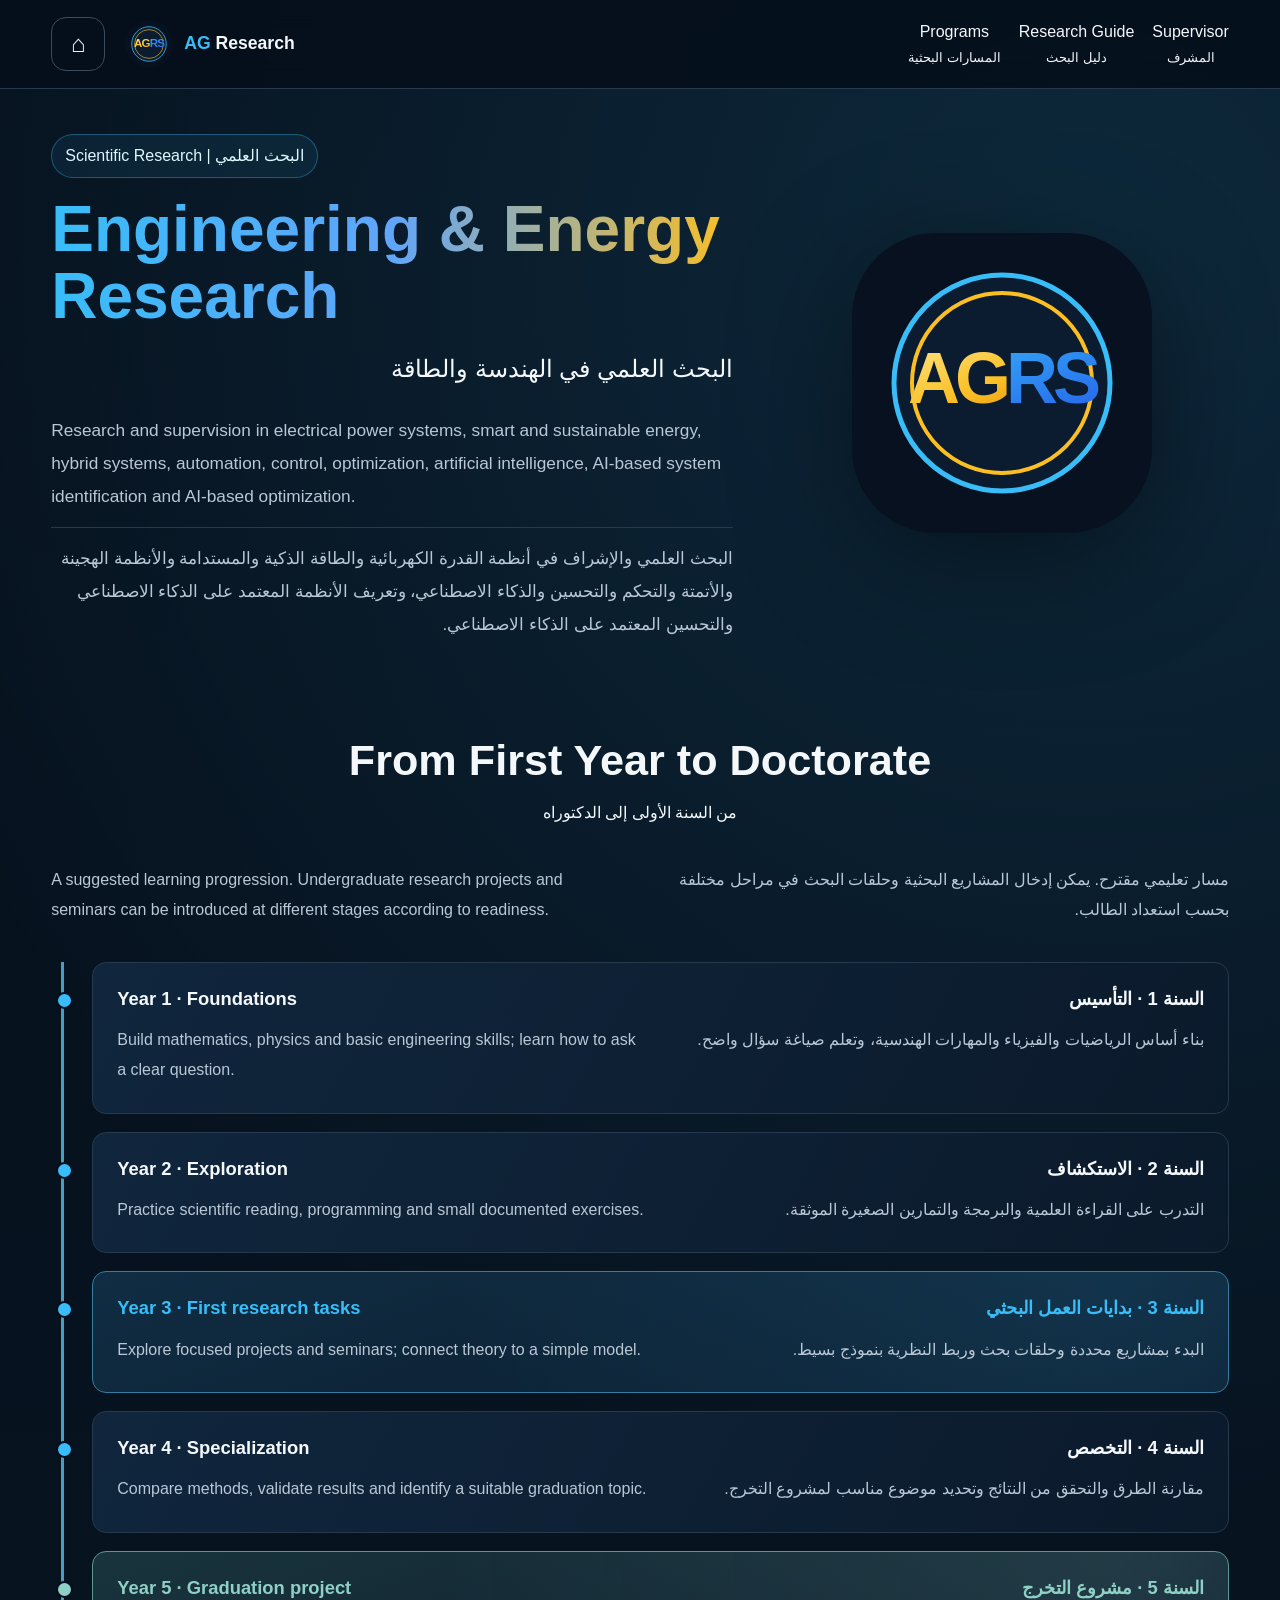
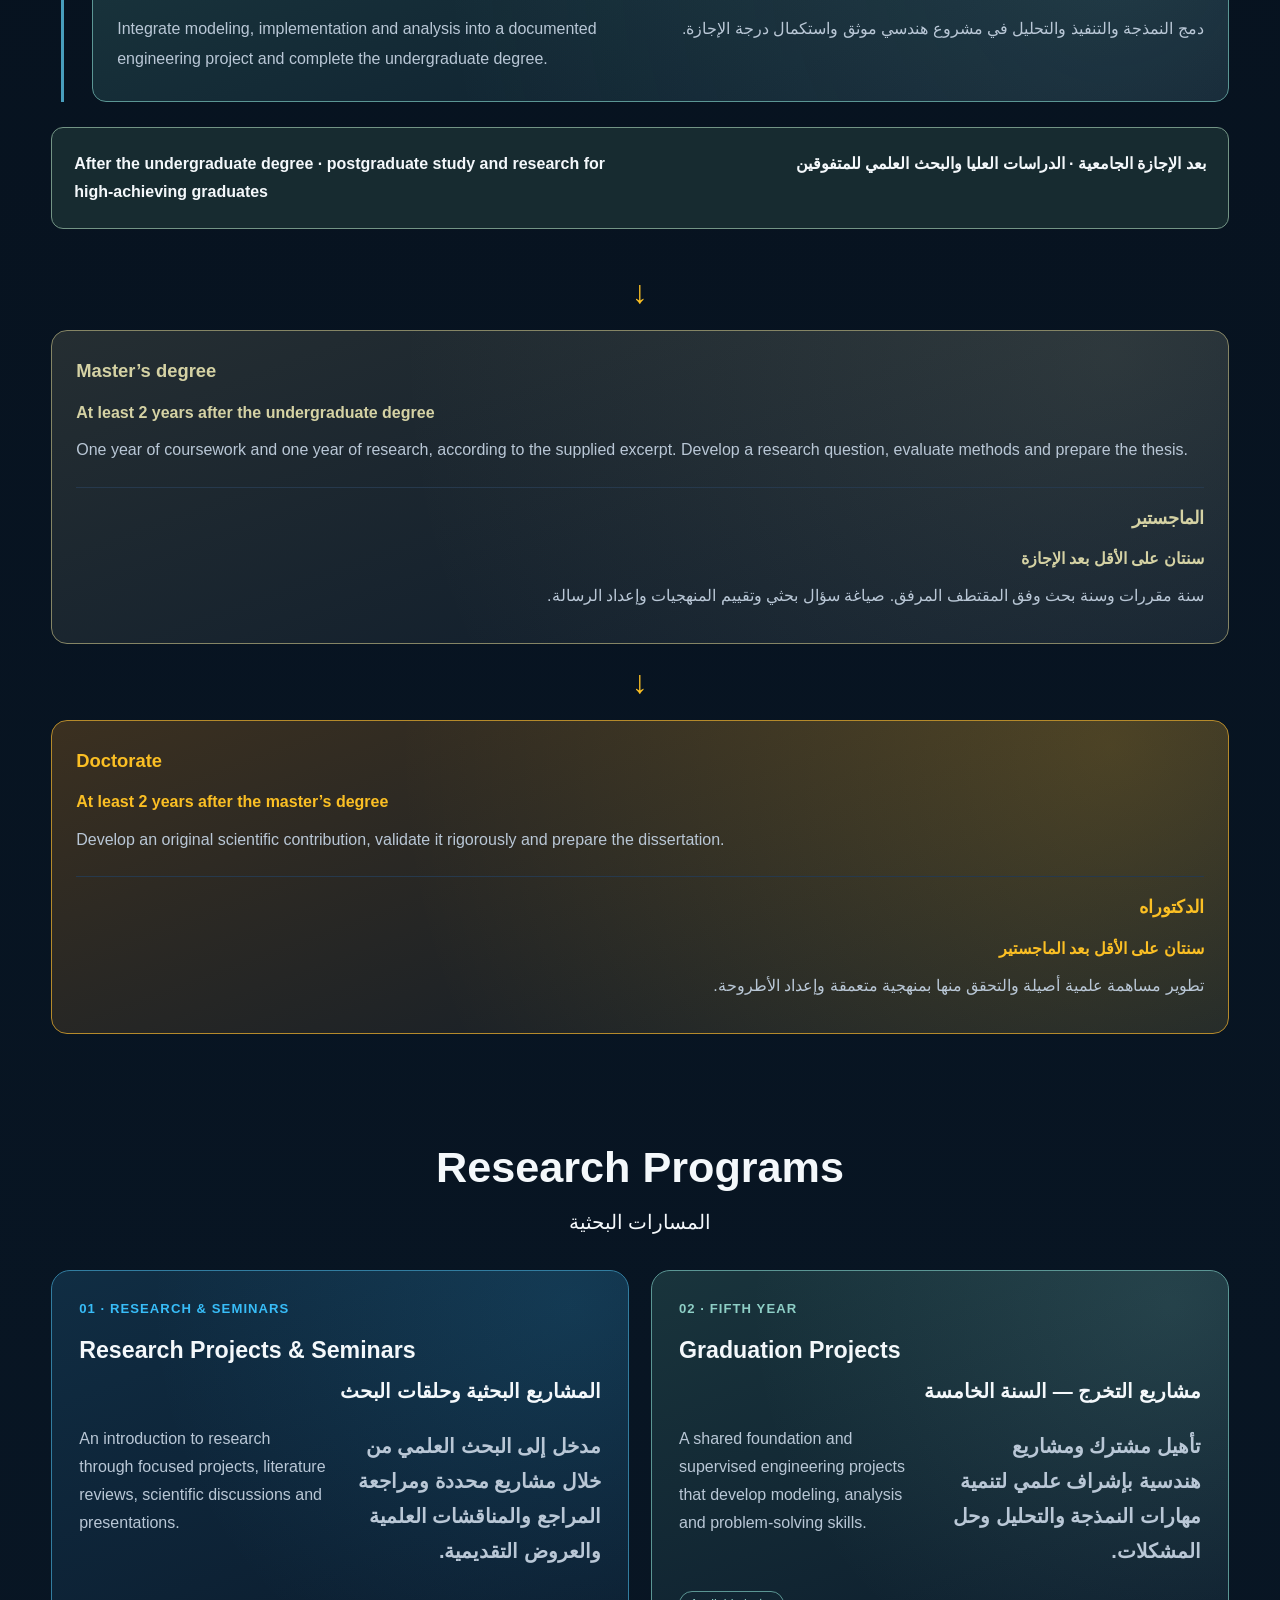
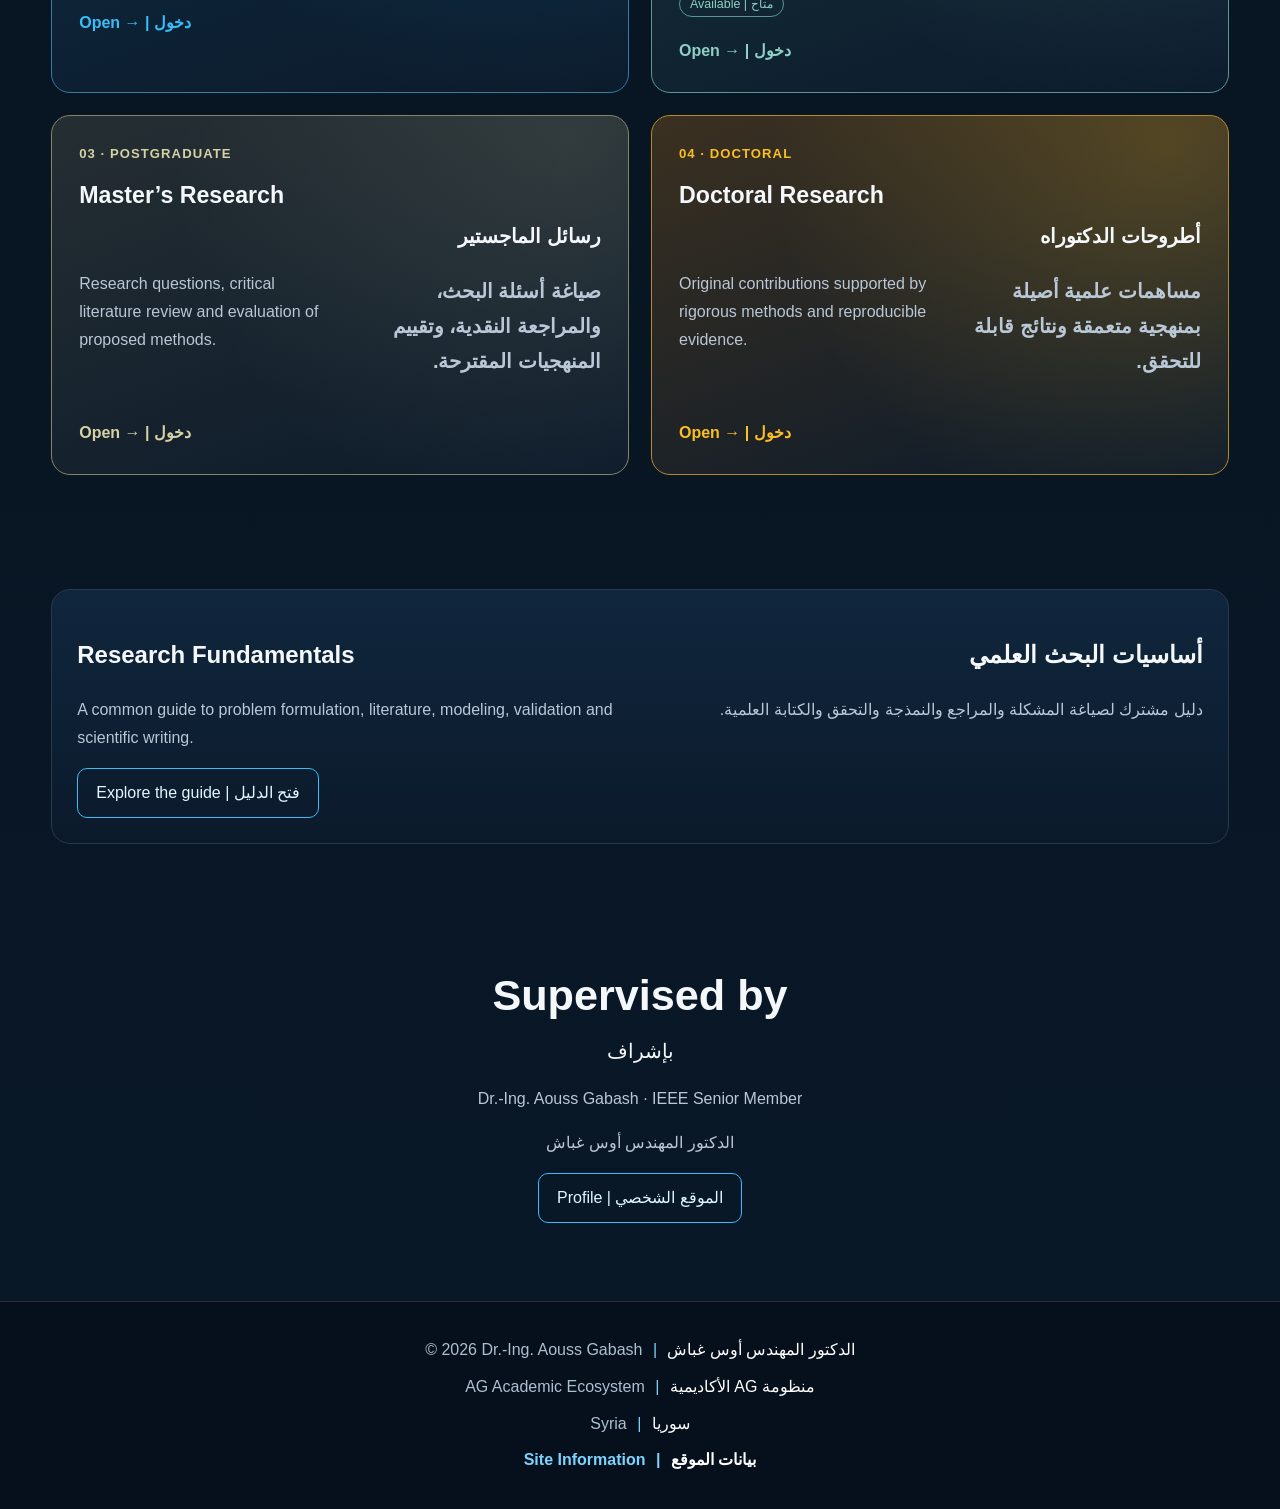
==== commit aadb23ec: "Add matching downward arrow before the master’s degree" ====
--- a/index.html
+++ b/index.html
@@ -1,4 +1,4 @@
-<!doctype html><html lang="en" dir="ltr"><head><meta charset="utf-8"><meta name="viewport" content="width=device-width,initial-scale=1"><title>Engineering &amp; Energy Research | AG Research</title><meta name="description" content="البحث العلمي في الهندسة والطاقة — Dr.-Ing. Aouss Gabash"><link rel="stylesheet" href="style.css"></head><body><a class="skip" href="#main">Skip to content | إلى المحتوى</a><header><div class="container"><nav><a class="home" href="https://aoussgabash.com/" aria-label="Official website — الموقع الرسمي">⌂</a><a class="brand" href="index.html"><img src="brand/AGRS.svg" width="48" height="48" alt=""><span><b>AG</b> Research</span></a><div class="navlinks"><a href="index.html#programs">Programs<small>المسارات البحثية</small></a><a href="fundamentals.html">Research Guide<small>دليل البحث</small></a><a href="index.html#author">Supervisor<small>المشرف</small></a></div></nav></div></header><main id="main" class="container"><section class="hero"><div><span class="badge">Scientific Research | البحث العلمي</span><h1 class="gradient">Engineering &amp; Energy Research</h1><div class="hero-ar" lang="ar">البحث العلمي في الهندسة والطاقة</div><div class="research-intro"><p lang="en">Research and supervision in electrical power systems, smart and sustainable energy, hybrid systems, automation, control, optimization, artificial intelligence, AI-based system identification and AI-based optimization.</p><p lang="ar" dir="rtl">البحث العلمي والإشراف في أنظمة القدرة الكهربائية والطاقة الذكية والمستدامة والأنظمة الهجينة والأتمتة والتحكم والتحسين والذكاء الاصطناعي، وتعريف الأنظمة المعتمد على الذكاء الاصطناعي والتحسين المعتمد على الذكاء الاصطناعي.</p></div></div><div class="hero-logo"><img src="brand/AGRS.svg" width="300" height="300" alt="AG Research — البحث العلمي"></div></section><section id="academic-path" aria-labelledby="academic-path-title"><div class="title"><h2 id="academic-path-title">From First Year to Doctorate</h2><div class="ar" lang="ar" style="text-align:center">من السنة الأولى إلى الدكتوراه</div></div><div class="pair"><div lang="en"><p>A suggested learning progression. Undergraduate research projects and seminars can be introduced at different stages according to readiness.</p></div><div lang="ar" dir="rtl" class="ar"><p>مسار تعليمي مقترح. يمكن إدخال المشاريع البحثية وحلقات البحث في مراحل مختلفة بحسب استعداد الطالب.</p></div></div><ol class="academic-timeline"><li><div class="pair"><div lang="en"><h3>Year 1 · Foundations</h3><p>Build mathematics, physics and basic engineering skills; learn how to ask a clear question.</p></div><div lang="ar" dir="rtl" class="ar"><h3>السنة 1 · التأسيس</h3><p>بناء أساس الرياضيات والفيزياء والمهارات الهندسية، وتعلم صياغة سؤال واضح.</p></div></div></li><li><div class="pair"><div lang="en"><h3>Year 2 · Exploration</h3><p>Practice scientific reading, programming and small documented exercises.</p></div><div lang="ar" dir="rtl" class="ar"><h3>السنة 2 · الاستكشاف</h3><p>التدرب على القراءة العلمية والبرمجة والتمارين الصغيرة الموثقة.</p></div></div></li><li><div class="pair"><div lang="en"><h3>Year 3 · First research tasks</h3><p>Explore focused projects and seminars; connect theory to a simple model.</p></div><div lang="ar" dir="rtl" class="ar"><h3>السنة 3 · بدايات العمل البحثي</h3><p>البدء بمشاريع محددة وحلقات بحث وربط النظرية بنموذج بسيط.</p></div></div></li><li><div class="pair"><div lang="en"><h3>Year 4 · Specialization</h3><p>Compare methods, validate results and identify a suitable graduation topic.</p></div><div lang="ar" dir="rtl" class="ar"><h3>السنة 4 · التخصص</h3><p>مقارنة الطرق والتحقق من النتائج وتحديد موضوع مناسب لمشروع التخرج.</p></div></div></li><li><div class="pair"><div lang="en"><h3>Year 5 · Graduation project</h3><p>Integrate modeling, implementation and analysis into a documented engineering project and complete the undergraduate degree.</p></div><div lang="ar" dir="rtl" class="ar"><h3>السنة 5 · مشروع التخرج</h3><p>دمج النمذجة والتنفيذ والتحليل في مشروع هندسي موثق واستكمال درجة الإجازة.</p></div></div></li></ol><div class="path-junction"><div class="pair"><div lang="en"><strong>After the undergraduate degree · postgraduate study and research for high-achieving graduates</strong></div><div lang="ar" dir="rtl" class="ar"><strong>بعد الإجازة الجامعية · الدراسات العليا والبحث العلمي للمتفوقين</strong></div></div></div><div class="postgraduate-routes"><div class="path-research"><article class="path-master"><div class="pair"><div lang="en"><h3>Master’s degree</h3><p class="duration">At least 2 years after the undergraduate degree</p><p>One year of coursework and one year of research, according to the supplied excerpt. Develop a research question, evaluate methods and prepare the thesis.</p></div><div lang="ar" dir="rtl" class="ar"><h3>الماجستير</h3><p class="duration">سنتان على الأقل بعد الإجازة</p><p>سنة مقررات وسنة بحث وفق المقتطف المرفق. صياغة سؤال بحثي وتقييم المنهجيات وإعداد الرسالة.</p></div></div></article><div class="path-arrow" aria-hidden="true">↓</div><article class="path-doctorate"><div class="pair"><div lang="en"><h3>Doctorate</h3><p class="duration">At least 2 years after the master’s degree</p><p>Develop an original scientific contribution, validate it rigorously and prepare the dissertation.</p></div><div lang="ar" dir="rtl" class="ar"><h3>الدكتوراه</h3><p class="duration">سنتان على الأقل بعد الماجستير</p><p>تطوير مساهمة علمية أصيلة والتحقق منها بمنهجية متعمقة وإعداد الأطروحة.</p></div></div></article></div></div></section><section id="programs"><div class="title"><h2>Research Programs</h2><div class="ar" style="text-align:center">المسارات البحثية</div></div><div class="course-grid"><a href="research-seminars.html" class="course"><div class="code">01 · RESEARCH &amp; SEMINARS</div><h3>Research Projects &amp; Seminars</h3><div class="ar" lang="ar">المشاريع البحثية وحلقات البحث</div><div class="pair"><div lang="en"><p>An introduction to research through focused projects, literature reviews, scientific discussions and presentations.</p></div><div class="ar" lang="ar"><p>مدخل إلى البحث العلمي من خلال مشاريع محددة ومراجعة المراجع والمناقشات العلمية والعروض التقديمية.</p></div></div><span class="open">Open → | دخول</span></a><a href="graduation.html" class="course"><div class="code">02 · FIFTH YEAR</div><h3>Graduation Projects</h3><div class="ar" lang="ar">مشاريع التخرج — السنة الخامسة</div><div class="pair"><div lang="en"><p>A shared foundation and supervised engineering projects that develop modeling, analysis and problem-solving skills.</p></div><div class="ar" lang="ar"><p>تأهيل مشترك ومشاريع هندسية بإشراف علمي لتنمية مهارات النمذجة والتحليل وحل المشكلات.</p></div></div><span class="pill">Available | متاح</span><span class="open">Open → | دخول</span></a><a href="masters.html" class="course"><div class="code">03 · POSTGRADUATE</div><h3>Master’s Research</h3><div class="ar" lang="ar">رسائل الماجستير</div><div class="pair"><div lang="en"><p>Research questions, critical literature review and evaluation of proposed methods.</p></div><div class="ar" lang="ar"><p>صياغة أسئلة البحث، والمراجعة النقدية، وتقييم المنهجيات المقترحة.</p></div></div><span class="open">Open → | دخول</span></a><a href="doctorate.html" class="course"><div class="code">04 · DOCTORAL</div><h3>Doctoral Research</h3><div class="ar" lang="ar">أطروحات الدكتوراه</div><div class="pair"><div lang="en"><p>Original contributions supported by rigorous methods and reproducible evidence.</p></div><div class="ar" lang="ar"><p>مساهمات علمية أصيلة بمنهجية متعمقة ونتائج قابلة للتحقق.</p></div></div><span class="open">Open → | دخول</span></a></div></section><section><div class="panel"><div class="pair"><div lang="en"><h2>Research Fundamentals</h2><p>A common guide to problem formulation, literature, modeling, validation and scientific writing.</p></div><div class="ar" lang="ar"><h2>أساسيات البحث العلمي</h2><p>دليل مشترك لصياغة المشكلة والمراجع والنمذجة والتحقق والكتابة العلمية.</p></div></div><a class="button" href="fundamentals.html">Explore the guide | فتح الدليل</a></div></section><section id="author"><div class="title"><h2>Supervised by</h2><div class="ar" style="text-align:center">بإشراف</div><p>Dr.-Ing. Aouss Gabash · IEEE Senior Member</p><p lang="ar" dir="rtl">الدكتور المهندس أوس غباش</p><a class="button" href="https://aoussgabash.com/">Profile | الموقع الشخصي</a></div></section></main><footer id="ag-central-footer" class="site-footer ag-central-footer">
+<!doctype html><html lang="en" dir="ltr"><head><meta charset="utf-8"><meta name="viewport" content="width=device-width,initial-scale=1"><title>Engineering &amp; Energy Research | AG Research</title><meta name="description" content="البحث العلمي في الهندسة والطاقة — Dr.-Ing. Aouss Gabash"><link rel="stylesheet" href="style.css"></head><body><a class="skip" href="#main">Skip to content | إلى المحتوى</a><header><div class="container"><nav><a class="home" href="https://aoussgabash.com/" aria-label="Official website — الموقع الرسمي">⌂</a><a class="brand" href="index.html"><img src="brand/AGRS.svg" width="48" height="48" alt=""><span><b>AG</b> Research</span></a><div class="navlinks"><a href="index.html#programs">Programs<small>المسارات البحثية</small></a><a href="fundamentals.html">Research Guide<small>دليل البحث</small></a><a href="index.html#author">Supervisor<small>المشرف</small></a></div></nav></div></header><main id="main" class="container"><section class="hero"><div><span class="badge">Scientific Research | البحث العلمي</span><h1 class="gradient">Engineering &amp; Energy Research</h1><div class="hero-ar" lang="ar">البحث العلمي في الهندسة والطاقة</div><div class="research-intro"><p lang="en">Research and supervision in electrical power systems, smart and sustainable energy, hybrid systems, automation, control, optimization, artificial intelligence, AI-based system identification and AI-based optimization.</p><p lang="ar" dir="rtl">البحث العلمي والإشراف في أنظمة القدرة الكهربائية والطاقة الذكية والمستدامة والأنظمة الهجينة والأتمتة والتحكم والتحسين والذكاء الاصطناعي، وتعريف الأنظمة المعتمد على الذكاء الاصطناعي والتحسين المعتمد على الذكاء الاصطناعي.</p></div></div><div class="hero-logo"><img src="brand/AGRS.svg" width="300" height="300" alt="AG Research — البحث العلمي"></div></section><section id="academic-path" aria-labelledby="academic-path-title"><div class="title"><h2 id="academic-path-title">From First Year to Doctorate</h2><div class="ar" lang="ar" style="text-align:center">من السنة الأولى إلى الدكتوراه</div></div><div class="pair"><div lang="en"><p>A suggested learning progression. Undergraduate research projects and seminars can be introduced at different stages according to readiness.</p></div><div lang="ar" dir="rtl" class="ar"><p>مسار تعليمي مقترح. يمكن إدخال المشاريع البحثية وحلقات البحث في مراحل مختلفة بحسب استعداد الطالب.</p></div></div><ol class="academic-timeline"><li><div class="pair"><div lang="en"><h3>Year 1 · Foundations</h3><p>Build mathematics, physics and basic engineering skills; learn how to ask a clear question.</p></div><div lang="ar" dir="rtl" class="ar"><h3>السنة 1 · التأسيس</h3><p>بناء أساس الرياضيات والفيزياء والمهارات الهندسية، وتعلم صياغة سؤال واضح.</p></div></div></li><li><div class="pair"><div lang="en"><h3>Year 2 · Exploration</h3><p>Practice scientific reading, programming and small documented exercises.</p></div><div lang="ar" dir="rtl" class="ar"><h3>السنة 2 · الاستكشاف</h3><p>التدرب على القراءة العلمية والبرمجة والتمارين الصغيرة الموثقة.</p></div></div></li><li><div class="pair"><div lang="en"><h3>Year 3 · First research tasks</h3><p>Explore focused projects and seminars; connect theory to a simple model.</p></div><div lang="ar" dir="rtl" class="ar"><h3>السنة 3 · بدايات العمل البحثي</h3><p>البدء بمشاريع محددة وحلقات بحث وربط النظرية بنموذج بسيط.</p></div></div></li><li><div class="pair"><div lang="en"><h3>Year 4 · Specialization</h3><p>Compare methods, validate results and identify a suitable graduation topic.</p></div><div lang="ar" dir="rtl" class="ar"><h3>السنة 4 · التخصص</h3><p>مقارنة الطرق والتحقق من النتائج وتحديد موضوع مناسب لمشروع التخرج.</p></div></div></li><li><div class="pair"><div lang="en"><h3>Year 5 · Graduation project</h3><p>Integrate modeling, implementation and analysis into a documented engineering project and complete the undergraduate degree.</p></div><div lang="ar" dir="rtl" class="ar"><h3>السنة 5 · مشروع التخرج</h3><p>دمج النمذجة والتنفيذ والتحليل في مشروع هندسي موثق واستكمال درجة الإجازة.</p></div></div></li></ol><div class="path-junction"><div class="pair"><div lang="en"><strong>After the undergraduate degree · postgraduate study and research for high-achieving graduates</strong></div><div lang="ar" dir="rtl" class="ar"><strong>بعد الإجازة الجامعية · الدراسات العليا والبحث العلمي للمتفوقين</strong></div></div></div><div class="postgraduate-routes"><div class="path-research"><div class="path-arrow" aria-hidden="true">↓</div><article class="path-master"><div class="pair"><div lang="en"><h3>Master’s degree</h3><p class="duration">At least 2 years after the undergraduate degree</p><p>One year of coursework and one year of research, according to the supplied excerpt. Develop a research question, evaluate methods and prepare the thesis.</p></div><div lang="ar" dir="rtl" class="ar"><h3>الماجستير</h3><p class="duration">سنتان على الأقل بعد الإجازة</p><p>سنة مقررات وسنة بحث وفق المقتطف المرفق. صياغة سؤال بحثي وتقييم المنهجيات وإعداد الرسالة.</p></div></div></article><div class="path-arrow" aria-hidden="true">↓</div><article class="path-doctorate"><div class="pair"><div lang="en"><h3>Doctorate</h3><p class="duration">At least 2 years after the master’s degree</p><p>Develop an original scientific contribution, validate it rigorously and prepare the dissertation.</p></div><div lang="ar" dir="rtl" class="ar"><h3>الدكتوراه</h3><p class="duration">سنتان على الأقل بعد الماجستير</p><p>تطوير مساهمة علمية أصيلة والتحقق منها بمنهجية متعمقة وإعداد الأطروحة.</p></div></div></article></div></div></section><section id="programs"><div class="title"><h2>Research Programs</h2><div class="ar" style="text-align:center">المسارات البحثية</div></div><div class="course-grid"><a href="research-seminars.html" class="course"><div class="code">01 · RESEARCH &amp; SEMINARS</div><h3>Research Projects &amp; Seminars</h3><div class="ar" lang="ar">المشاريع البحثية وحلقات البحث</div><div class="pair"><div lang="en"><p>An introduction to research through focused projects, literature reviews, scientific discussions and presentations.</p></div><div class="ar" lang="ar"><p>مدخل إلى البحث العلمي من خلال مشاريع محددة ومراجعة المراجع والمناقشات العلمية والعروض التقديمية.</p></div></div><span class="open">Open → | دخول</span></a><a href="graduation.html" class="course"><div class="code">02 · FIFTH YEAR</div><h3>Graduation Projects</h3><div class="ar" lang="ar">مشاريع التخرج — السنة الخامسة</div><div class="pair"><div lang="en"><p>A shared foundation and supervised engineering projects that develop modeling, analysis and problem-solving skills.</p></div><div class="ar" lang="ar"><p>تأهيل مشترك ومشاريع هندسية بإشراف علمي لتنمية مهارات النمذجة والتحليل وحل المشكلات.</p></div></div><span class="pill">Available | متاح</span><span class="open">Open → | دخول</span></a><a href="masters.html" class="course"><div class="code">03 · POSTGRADUATE</div><h3>Master’s Research</h3><div class="ar" lang="ar">رسائل الماجستير</div><div class="pair"><div lang="en"><p>Research questions, critical literature review and evaluation of proposed methods.</p></div><div class="ar" lang="ar"><p>صياغة أسئلة البحث، والمراجعة النقدية، وتقييم المنهجيات المقترحة.</p></div></div><span class="open">Open → | دخول</span></a><a href="doctorate.html" class="course"><div class="code">04 · DOCTORAL</div><h3>Doctoral Research</h3><div class="ar" lang="ar">أطروحات الدكتوراه</div><div class="pair"><div lang="en"><p>Original contributions supported by rigorous methods and reproducible evidence.</p></div><div class="ar" lang="ar"><p>مساهمات علمية أصيلة بمنهجية متعمقة ونتائج قابلة للتحقق.</p></div></div><span class="open">Open → | دخول</span></a></div></section><section><div class="panel"><div class="pair"><div lang="en"><h2>Research Fundamentals</h2><p>A common guide to problem formulation, literature, modeling, validation and scientific writing.</p></div><div class="ar" lang="ar"><h2>أساسيات البحث العلمي</h2><p>دليل مشترك لصياغة المشكلة والمراجع والنمذجة والتحقق والكتابة العلمية.</p></div></div><a class="button" href="fundamentals.html">Explore the guide | فتح الدليل</a></div></section><section id="author"><div class="title"><h2>Supervised by</h2><div class="ar" style="text-align:center">بإشراف</div><p>Dr.-Ing. Aouss Gabash · IEEE Senior Member</p><p lang="ar" dir="rtl">الدكتور المهندس أوس غباش</p><a class="button" href="https://aoussgabash.com/">Profile | الموقع الشخصي</a></div></section></main><footer id="ag-central-footer" class="site-footer ag-central-footer">
 <div class="ag-central-footer-inner">
 <p class="ag-central-footer-line">© 2026 Dr.-Ing. Aouss Gabash <span class="ag-central-footer-sep" aria-hidden="true">|</span> <span class="ag-central-footer-ar" lang="ar" dir="rtl">الدكتور المهندس أوس غباش</span></p>
 <p class="ag-central-footer-line">AG Academic Ecosystem <span class="ag-central-footer-sep" aria-hidden="true">|</span> <span class="ag-central-footer-ar" lang="ar" dir="rtl">منظومة AG الأكاديمية</span></p>
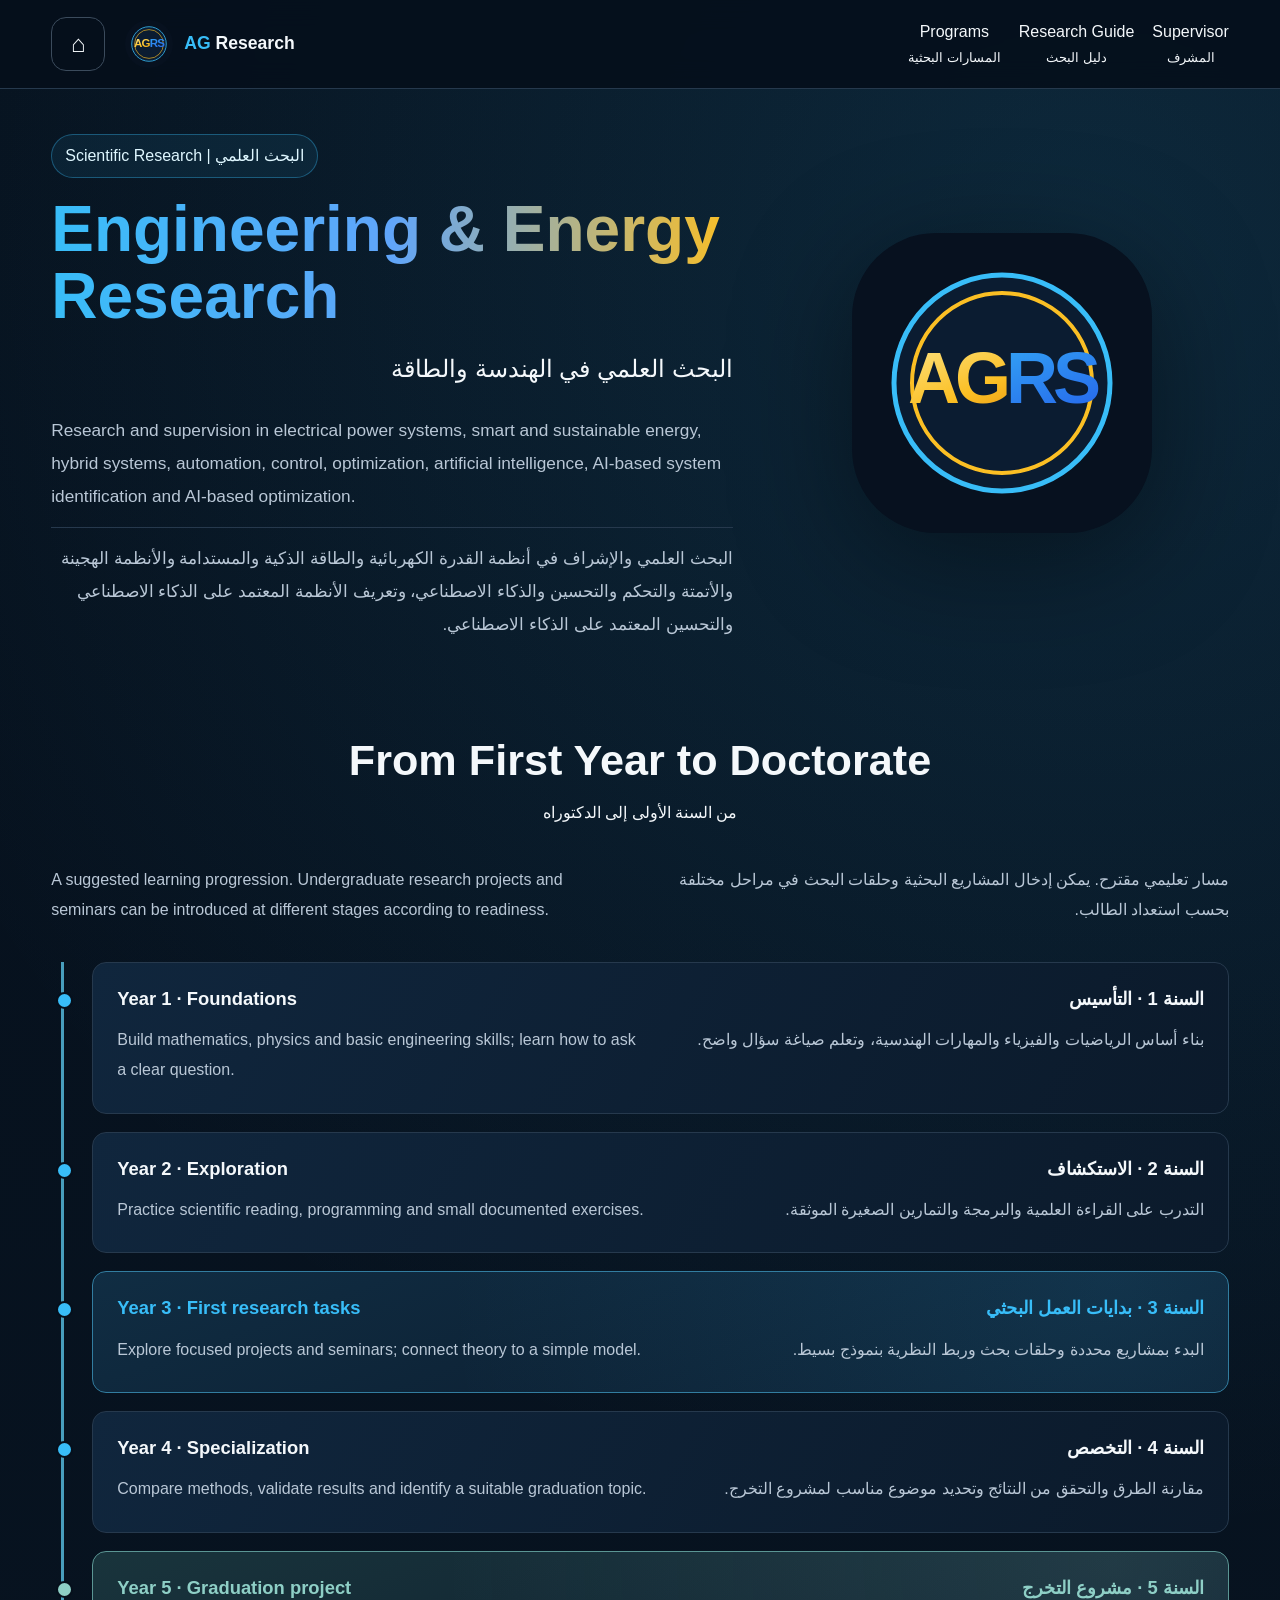
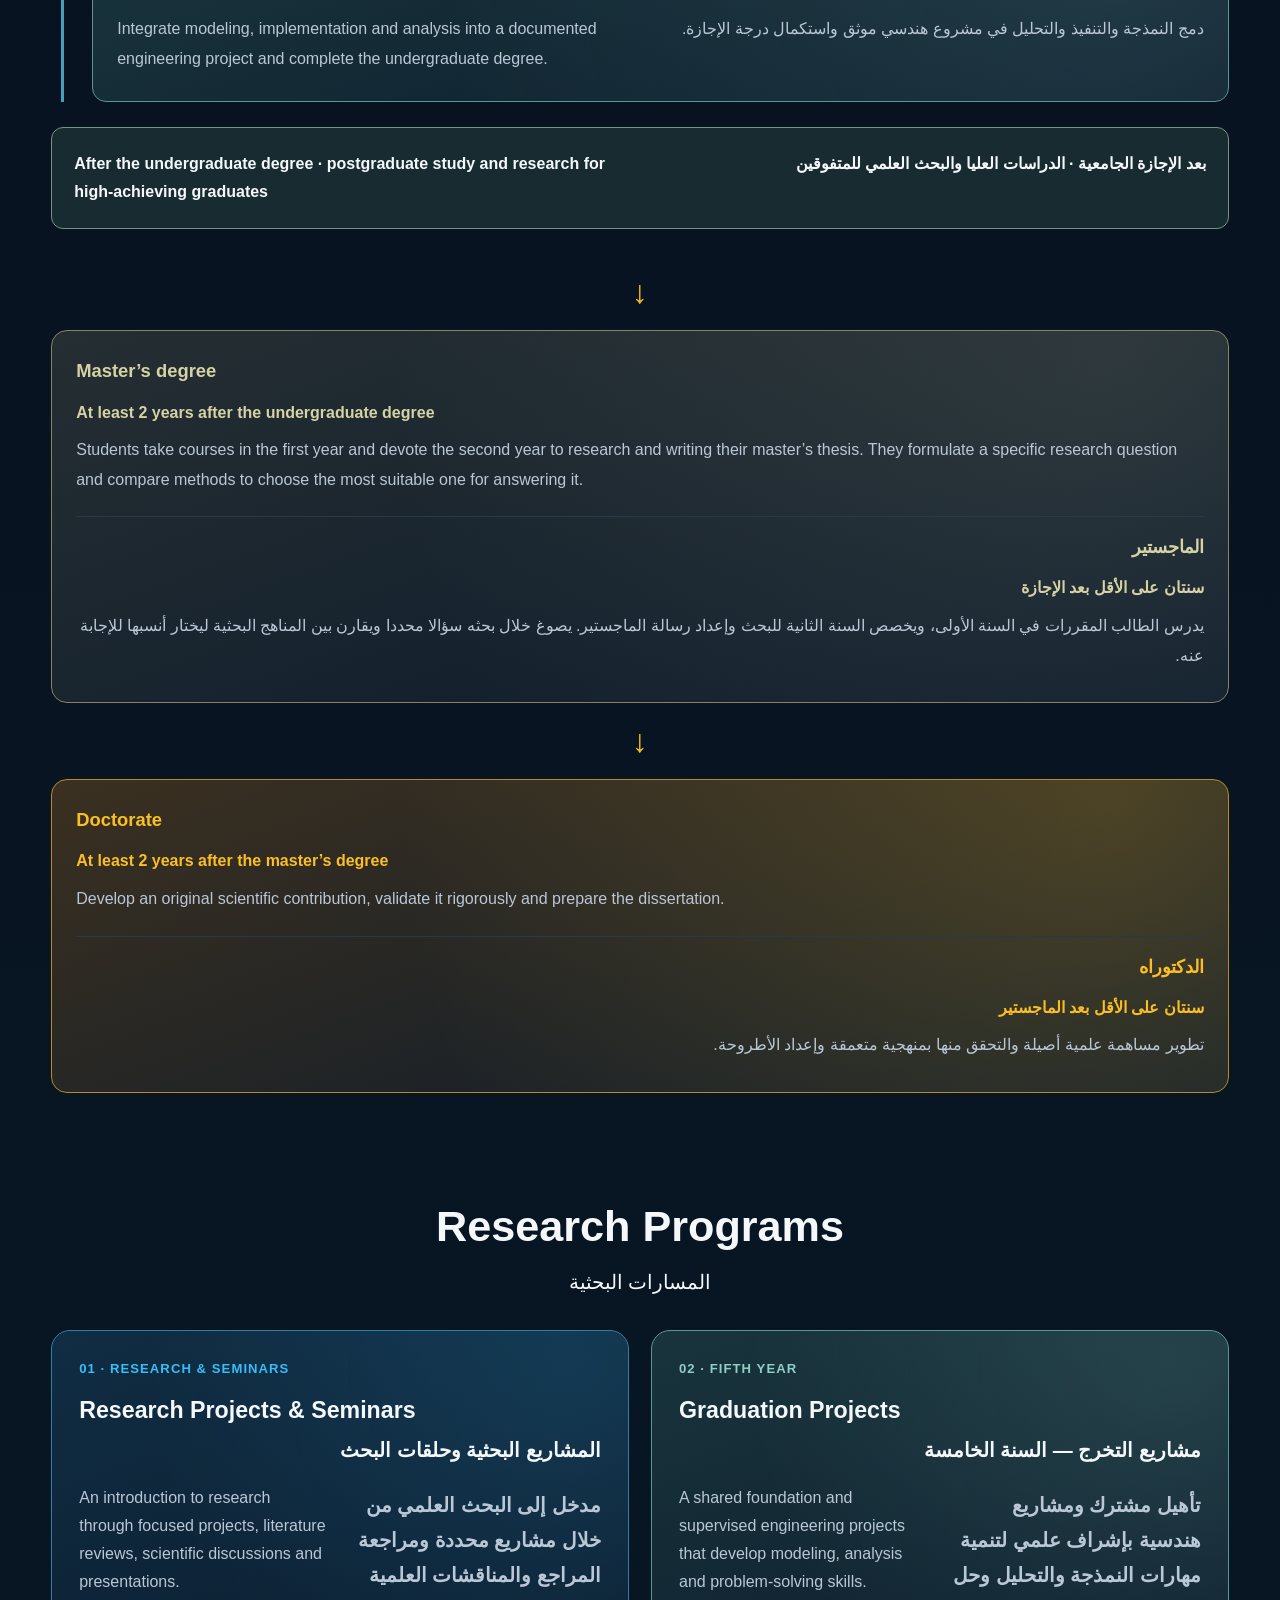
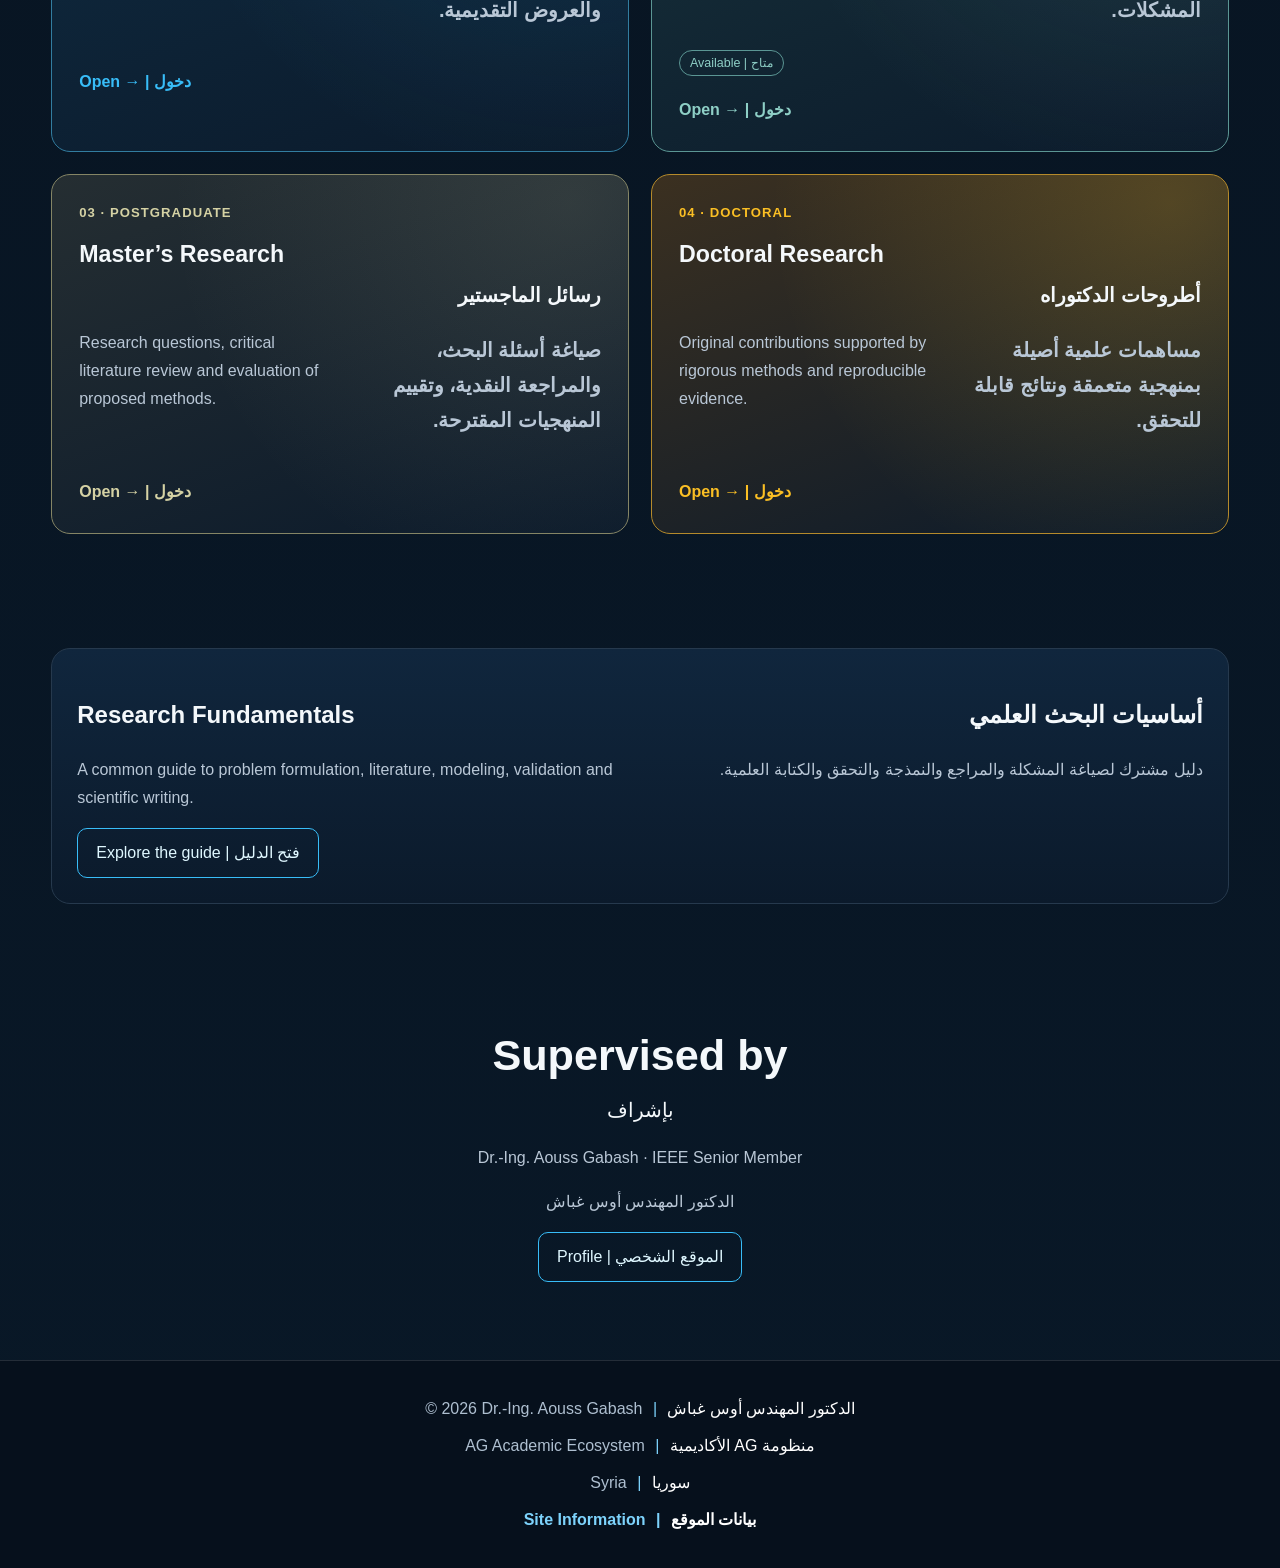
==== commit fe6b1fd3: "Clarify the master's degree description in both languages" ====
--- a/index.html
+++ b/index.html
@@ -1,4 +1,4 @@
-<!doctype html><html lang="en" dir="ltr"><head><meta charset="utf-8"><meta name="viewport" content="width=device-width,initial-scale=1"><title>Engineering &amp; Energy Research | AG Research</title><meta name="description" content="البحث العلمي في الهندسة والطاقة — Dr.-Ing. Aouss Gabash"><link rel="stylesheet" href="style.css"></head><body><a class="skip" href="#main">Skip to content | إلى المحتوى</a><header><div class="container"><nav><a class="home" href="https://aoussgabash.com/" aria-label="Official website — الموقع الرسمي">⌂</a><a class="brand" href="index.html"><img src="brand/AGRS.svg" width="48" height="48" alt=""><span><b>AG</b> Research</span></a><div class="navlinks"><a href="index.html#programs">Programs<small>المسارات البحثية</small></a><a href="fundamentals.html">Research Guide<small>دليل البحث</small></a><a href="index.html#author">Supervisor<small>المشرف</small></a></div></nav></div></header><main id="main" class="container"><section class="hero"><div><span class="badge">Scientific Research | البحث العلمي</span><h1 class="gradient">Engineering &amp; Energy Research</h1><div class="hero-ar" lang="ar">البحث العلمي في الهندسة والطاقة</div><div class="research-intro"><p lang="en">Research and supervision in electrical power systems, smart and sustainable energy, hybrid systems, automation, control, optimization, artificial intelligence, AI-based system identification and AI-based optimization.</p><p lang="ar" dir="rtl">البحث العلمي والإشراف في أنظمة القدرة الكهربائية والطاقة الذكية والمستدامة والأنظمة الهجينة والأتمتة والتحكم والتحسين والذكاء الاصطناعي، وتعريف الأنظمة المعتمد على الذكاء الاصطناعي والتحسين المعتمد على الذكاء الاصطناعي.</p></div></div><div class="hero-logo"><img src="brand/AGRS.svg" width="300" height="300" alt="AG Research — البحث العلمي"></div></section><section id="academic-path" aria-labelledby="academic-path-title"><div class="title"><h2 id="academic-path-title">From First Year to Doctorate</h2><div class="ar" lang="ar" style="text-align:center">من السنة الأولى إلى الدكتوراه</div></div><div class="pair"><div lang="en"><p>A suggested learning progression. Undergraduate research projects and seminars can be introduced at different stages according to readiness.</p></div><div lang="ar" dir="rtl" class="ar"><p>مسار تعليمي مقترح. يمكن إدخال المشاريع البحثية وحلقات البحث في مراحل مختلفة بحسب استعداد الطالب.</p></div></div><ol class="academic-timeline"><li><div class="pair"><div lang="en"><h3>Year 1 · Foundations</h3><p>Build mathematics, physics and basic engineering skills; learn how to ask a clear question.</p></div><div lang="ar" dir="rtl" class="ar"><h3>السنة 1 · التأسيس</h3><p>بناء أساس الرياضيات والفيزياء والمهارات الهندسية، وتعلم صياغة سؤال واضح.</p></div></div></li><li><div class="pair"><div lang="en"><h3>Year 2 · Exploration</h3><p>Practice scientific reading, programming and small documented exercises.</p></div><div lang="ar" dir="rtl" class="ar"><h3>السنة 2 · الاستكشاف</h3><p>التدرب على القراءة العلمية والبرمجة والتمارين الصغيرة الموثقة.</p></div></div></li><li><div class="pair"><div lang="en"><h3>Year 3 · First research tasks</h3><p>Explore focused projects and seminars; connect theory to a simple model.</p></div><div lang="ar" dir="rtl" class="ar"><h3>السنة 3 · بدايات العمل البحثي</h3><p>البدء بمشاريع محددة وحلقات بحث وربط النظرية بنموذج بسيط.</p></div></div></li><li><div class="pair"><div lang="en"><h3>Year 4 · Specialization</h3><p>Compare methods, validate results and identify a suitable graduation topic.</p></div><div lang="ar" dir="rtl" class="ar"><h3>السنة 4 · التخصص</h3><p>مقارنة الطرق والتحقق من النتائج وتحديد موضوع مناسب لمشروع التخرج.</p></div></div></li><li><div class="pair"><div lang="en"><h3>Year 5 · Graduation project</h3><p>Integrate modeling, implementation and analysis into a documented engineering project and complete the undergraduate degree.</p></div><div lang="ar" dir="rtl" class="ar"><h3>السنة 5 · مشروع التخرج</h3><p>دمج النمذجة والتنفيذ والتحليل في مشروع هندسي موثق واستكمال درجة الإجازة.</p></div></div></li></ol><div class="path-junction"><div class="pair"><div lang="en"><strong>After the undergraduate degree · postgraduate study and research for high-achieving graduates</strong></div><div lang="ar" dir="rtl" class="ar"><strong>بعد الإجازة الجامعية · الدراسات العليا والبحث العلمي للمتفوقين</strong></div></div></div><div class="postgraduate-routes"><div class="path-research"><div class="path-arrow" aria-hidden="true">↓</div><article class="path-master"><div class="pair"><div lang="en"><h3>Master’s degree</h3><p class="duration">At least 2 years after the undergraduate degree</p><p>One year of coursework and one year of research, according to the supplied excerpt. Develop a research question, evaluate methods and prepare the thesis.</p></div><div lang="ar" dir="rtl" class="ar"><h3>الماجستير</h3><p class="duration">سنتان على الأقل بعد الإجازة</p><p>سنة مقررات وسنة بحث وفق المقتطف المرفق. صياغة سؤال بحثي وتقييم المنهجيات وإعداد الرسالة.</p></div></div></article><div class="path-arrow" aria-hidden="true">↓</div><article class="path-doctorate"><div class="pair"><div lang="en"><h3>Doctorate</h3><p class="duration">At least 2 years after the master’s degree</p><p>Develop an original scientific contribution, validate it rigorously and prepare the dissertation.</p></div><div lang="ar" dir="rtl" class="ar"><h3>الدكتوراه</h3><p class="duration">سنتان على الأقل بعد الماجستير</p><p>تطوير مساهمة علمية أصيلة والتحقق منها بمنهجية متعمقة وإعداد الأطروحة.</p></div></div></article></div></div></section><section id="programs"><div class="title"><h2>Research Programs</h2><div class="ar" style="text-align:center">المسارات البحثية</div></div><div class="course-grid"><a href="research-seminars.html" class="course"><div class="code">01 · RESEARCH &amp; SEMINARS</div><h3>Research Projects &amp; Seminars</h3><div class="ar" lang="ar">المشاريع البحثية وحلقات البحث</div><div class="pair"><div lang="en"><p>An introduction to research through focused projects, literature reviews, scientific discussions and presentations.</p></div><div class="ar" lang="ar"><p>مدخل إلى البحث العلمي من خلال مشاريع محددة ومراجعة المراجع والمناقشات العلمية والعروض التقديمية.</p></div></div><span class="open">Open → | دخول</span></a><a href="graduation.html" class="course"><div class="code">02 · FIFTH YEAR</div><h3>Graduation Projects</h3><div class="ar" lang="ar">مشاريع التخرج — السنة الخامسة</div><div class="pair"><div lang="en"><p>A shared foundation and supervised engineering projects that develop modeling, analysis and problem-solving skills.</p></div><div class="ar" lang="ar"><p>تأهيل مشترك ومشاريع هندسية بإشراف علمي لتنمية مهارات النمذجة والتحليل وحل المشكلات.</p></div></div><span class="pill">Available | متاح</span><span class="open">Open → | دخول</span></a><a href="masters.html" class="course"><div class="code">03 · POSTGRADUATE</div><h3>Master’s Research</h3><div class="ar" lang="ar">رسائل الماجستير</div><div class="pair"><div lang="en"><p>Research questions, critical literature review and evaluation of proposed methods.</p></div><div class="ar" lang="ar"><p>صياغة أسئلة البحث، والمراجعة النقدية، وتقييم المنهجيات المقترحة.</p></div></div><span class="open">Open → | دخول</span></a><a href="doctorate.html" class="course"><div class="code">04 · DOCTORAL</div><h3>Doctoral Research</h3><div class="ar" lang="ar">أطروحات الدكتوراه</div><div class="pair"><div lang="en"><p>Original contributions supported by rigorous methods and reproducible evidence.</p></div><div class="ar" lang="ar"><p>مساهمات علمية أصيلة بمنهجية متعمقة ونتائج قابلة للتحقق.</p></div></div><span class="open">Open → | دخول</span></a></div></section><section><div class="panel"><div class="pair"><div lang="en"><h2>Research Fundamentals</h2><p>A common guide to problem formulation, literature, modeling, validation and scientific writing.</p></div><div class="ar" lang="ar"><h2>أساسيات البحث العلمي</h2><p>دليل مشترك لصياغة المشكلة والمراجع والنمذجة والتحقق والكتابة العلمية.</p></div></div><a class="button" href="fundamentals.html">Explore the guide | فتح الدليل</a></div></section><section id="author"><div class="title"><h2>Supervised by</h2><div class="ar" style="text-align:center">بإشراف</div><p>Dr.-Ing. Aouss Gabash · IEEE Senior Member</p><p lang="ar" dir="rtl">الدكتور المهندس أوس غباش</p><a class="button" href="https://aoussgabash.com/">Profile | الموقع الشخصي</a></div></section></main><footer id="ag-central-footer" class="site-footer ag-central-footer">
+<!doctype html><html lang="en" dir="ltr"><head><meta charset="utf-8"><meta name="viewport" content="width=device-width,initial-scale=1"><title>Engineering &amp; Energy Research | AG Research</title><meta name="description" content="البحث العلمي في الهندسة والطاقة — Dr.-Ing. Aouss Gabash"><link rel="stylesheet" href="style.css"></head><body><a class="skip" href="#main">Skip to content | إلى المحتوى</a><header><div class="container"><nav><a class="home" href="https://aoussgabash.com/" aria-label="Official website — الموقع الرسمي">⌂</a><a class="brand" href="index.html"><img src="brand/AGRS.svg" width="48" height="48" alt=""><span><b>AG</b> Research</span></a><div class="navlinks"><a href="index.html#programs">Programs<small>المسارات البحثية</small></a><a href="fundamentals.html">Research Guide<small>دليل البحث</small></a><a href="index.html#author">Supervisor<small>المشرف</small></a></div></nav></div></header><main id="main" class="container"><section class="hero"><div><span class="badge">Scientific Research | البحث العلمي</span><h1 class="gradient">Engineering &amp; Energy Research</h1><div class="hero-ar" lang="ar">البحث العلمي في الهندسة والطاقة</div><div class="research-intro"><p lang="en">Research and supervision in electrical power systems, smart and sustainable energy, hybrid systems, automation, control, optimization, artificial intelligence, AI-based system identification and AI-based optimization.</p><p lang="ar" dir="rtl">البحث العلمي والإشراف في أنظمة القدرة الكهربائية والطاقة الذكية والمستدامة والأنظمة الهجينة والأتمتة والتحكم والتحسين والذكاء الاصطناعي، وتعريف الأنظمة المعتمد على الذكاء الاصطناعي والتحسين المعتمد على الذكاء الاصطناعي.</p></div></div><div class="hero-logo"><img src="brand/AGRS.svg" width="300" height="300" alt="AG Research — البحث العلمي"></div></section><section id="academic-path" aria-labelledby="academic-path-title"><div class="title"><h2 id="academic-path-title">From First Year to Doctorate</h2><div class="ar" lang="ar" style="text-align:center">من السنة الأولى إلى الدكتوراه</div></div><div class="pair"><div lang="en"><p>A suggested learning progression. Undergraduate research projects and seminars can be introduced at different stages according to readiness.</p></div><div lang="ar" dir="rtl" class="ar"><p>مسار تعليمي مقترح. يمكن إدخال المشاريع البحثية وحلقات البحث في مراحل مختلفة بحسب استعداد الطالب.</p></div></div><ol class="academic-timeline"><li><div class="pair"><div lang="en"><h3>Year 1 · Foundations</h3><p>Build mathematics, physics and basic engineering skills; learn how to ask a clear question.</p></div><div lang="ar" dir="rtl" class="ar"><h3>السنة 1 · التأسيس</h3><p>بناء أساس الرياضيات والفيزياء والمهارات الهندسية، وتعلم صياغة سؤال واضح.</p></div></div></li><li><div class="pair"><div lang="en"><h3>Year 2 · Exploration</h3><p>Practice scientific reading, programming and small documented exercises.</p></div><div lang="ar" dir="rtl" class="ar"><h3>السنة 2 · الاستكشاف</h3><p>التدرب على القراءة العلمية والبرمجة والتمارين الصغيرة الموثقة.</p></div></div></li><li><div class="pair"><div lang="en"><h3>Year 3 · First research tasks</h3><p>Explore focused projects and seminars; connect theory to a simple model.</p></div><div lang="ar" dir="rtl" class="ar"><h3>السنة 3 · بدايات العمل البحثي</h3><p>البدء بمشاريع محددة وحلقات بحث وربط النظرية بنموذج بسيط.</p></div></div></li><li><div class="pair"><div lang="en"><h3>Year 4 · Specialization</h3><p>Compare methods, validate results and identify a suitable graduation topic.</p></div><div lang="ar" dir="rtl" class="ar"><h3>السنة 4 · التخصص</h3><p>مقارنة الطرق والتحقق من النتائج وتحديد موضوع مناسب لمشروع التخرج.</p></div></div></li><li><div class="pair"><div lang="en"><h3>Year 5 · Graduation project</h3><p>Integrate modeling, implementation and analysis into a documented engineering project and complete the undergraduate degree.</p></div><div lang="ar" dir="rtl" class="ar"><h3>السنة 5 · مشروع التخرج</h3><p>دمج النمذجة والتنفيذ والتحليل في مشروع هندسي موثق واستكمال درجة الإجازة.</p></div></div></li></ol><div class="path-junction"><div class="pair"><div lang="en"><strong>After the undergraduate degree · postgraduate study and research for high-achieving graduates</strong></div><div lang="ar" dir="rtl" class="ar"><strong>بعد الإجازة الجامعية · الدراسات العليا والبحث العلمي للمتفوقين</strong></div></div></div><div class="postgraduate-routes"><div class="path-research"><div class="path-arrow" aria-hidden="true">↓</div><article class="path-master"><div class="pair"><div lang="en"><h3>Master’s degree</h3><p class="duration">At least 2 years after the undergraduate degree</p><p>Students take courses in the first year and devote the second year to research and writing their master’s thesis. They formulate a specific research question and compare methods to choose the most suitable one for answering it.</p></div><div lang="ar" dir="rtl" class="ar"><h3>الماجستير</h3><p class="duration">سنتان على الأقل بعد الإجازة</p><p>يدرس الطالب المقررات في السنة الأولى، ويخصص السنة الثانية للبحث وإعداد رسالة الماجستير. يصوغ خلال بحثه سؤالا محددا ويقارن بين المناهج البحثية ليختار أنسبها للإجابة عنه.</p></div></div></article><div class="path-arrow" aria-hidden="true">↓</div><article class="path-doctorate"><div class="pair"><div lang="en"><h3>Doctorate</h3><p class="duration">At least 2 years after the master’s degree</p><p>Develop an original scientific contribution, validate it rigorously and prepare the dissertation.</p></div><div lang="ar" dir="rtl" class="ar"><h3>الدكتوراه</h3><p class="duration">سنتان على الأقل بعد الماجستير</p><p>تطوير مساهمة علمية أصيلة والتحقق منها بمنهجية متعمقة وإعداد الأطروحة.</p></div></div></article></div></div></section><section id="programs"><div class="title"><h2>Research Programs</h2><div class="ar" style="text-align:center">المسارات البحثية</div></div><div class="course-grid"><a href="research-seminars.html" class="course"><div class="code">01 · RESEARCH &amp; SEMINARS</div><h3>Research Projects &amp; Seminars</h3><div class="ar" lang="ar">المشاريع البحثية وحلقات البحث</div><div class="pair"><div lang="en"><p>An introduction to research through focused projects, literature reviews, scientific discussions and presentations.</p></div><div class="ar" lang="ar"><p>مدخل إلى البحث العلمي من خلال مشاريع محددة ومراجعة المراجع والمناقشات العلمية والعروض التقديمية.</p></div></div><span class="open">Open → | دخول</span></a><a href="graduation.html" class="course"><div class="code">02 · FIFTH YEAR</div><h3>Graduation Projects</h3><div class="ar" lang="ar">مشاريع التخرج — السنة الخامسة</div><div class="pair"><div lang="en"><p>A shared foundation and supervised engineering projects that develop modeling, analysis and problem-solving skills.</p></div><div class="ar" lang="ar"><p>تأهيل مشترك ومشاريع هندسية بإشراف علمي لتنمية مهارات النمذجة والتحليل وحل المشكلات.</p></div></div><span class="pill">Available | متاح</span><span class="open">Open → | دخول</span></a><a href="masters.html" class="course"><div class="code">03 · POSTGRADUATE</div><h3>Master’s Research</h3><div class="ar" lang="ar">رسائل الماجستير</div><div class="pair"><div lang="en"><p>Research questions, critical literature review and evaluation of proposed methods.</p></div><div class="ar" lang="ar"><p>صياغة أسئلة البحث، والمراجعة النقدية، وتقييم المنهجيات المقترحة.</p></div></div><span class="open">Open → | دخول</span></a><a href="doctorate.html" class="course"><div class="code">04 · DOCTORAL</div><h3>Doctoral Research</h3><div class="ar" lang="ar">أطروحات الدكتوراه</div><div class="pair"><div lang="en"><p>Original contributions supported by rigorous methods and reproducible evidence.</p></div><div class="ar" lang="ar"><p>مساهمات علمية أصيلة بمنهجية متعمقة ونتائج قابلة للتحقق.</p></div></div><span class="open">Open → | دخول</span></a></div></section><section><div class="panel"><div class="pair"><div lang="en"><h2>Research Fundamentals</h2><p>A common guide to problem formulation, literature, modeling, validation and scientific writing.</p></div><div class="ar" lang="ar"><h2>أساسيات البحث العلمي</h2><p>دليل مشترك لصياغة المشكلة والمراجع والنمذجة والتحقق والكتابة العلمية.</p></div></div><a class="button" href="fundamentals.html">Explore the guide | فتح الدليل</a></div></section><section id="author"><div class="title"><h2>Supervised by</h2><div class="ar" style="text-align:center">بإشراف</div><p>Dr.-Ing. Aouss Gabash · IEEE Senior Member</p><p lang="ar" dir="rtl">الدكتور المهندس أوس غباش</p><a class="button" href="https://aoussgabash.com/">Profile | الموقع الشخصي</a></div></section></main><footer id="ag-central-footer" class="site-footer ag-central-footer">
 <div class="ag-central-footer-inner">
 <p class="ag-central-footer-line">© 2026 Dr.-Ing. Aouss Gabash <span class="ag-central-footer-sep" aria-hidden="true">|</span> <span class="ag-central-footer-ar" lang="ar" dir="rtl">الدكتور المهندس أوس غباش</span></p>
 <p class="ag-central-footer-line">AG Academic Ecosystem <span class="ag-central-footer-sep" aria-hidden="true">|</span> <span class="ag-central-footer-ar" lang="ar" dir="rtl">منظومة AG الأكاديمية</span></p>
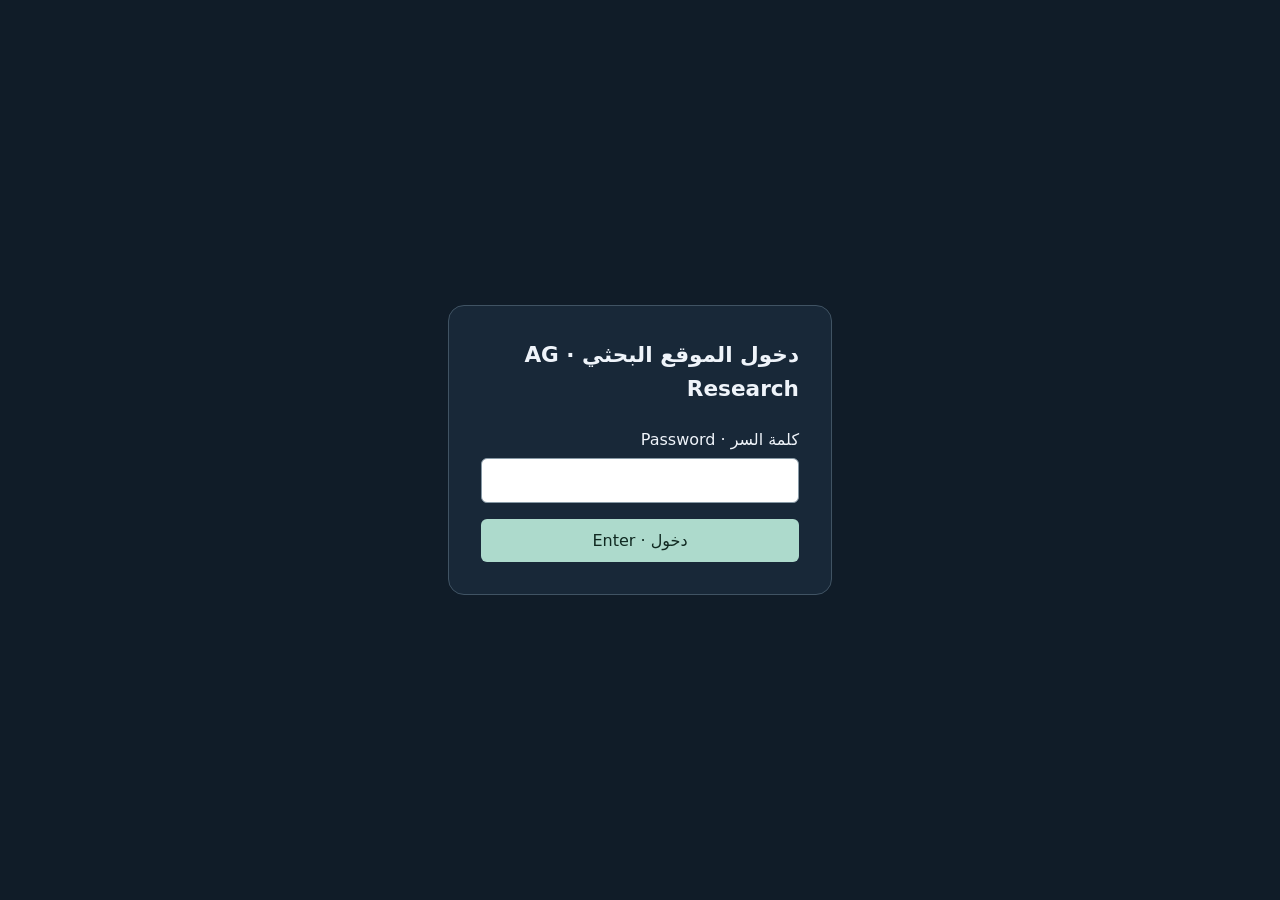
==== commit 24165c92: "Protect all research site pages with a shared password" ====
--- a/index.html
+++ b/index.html
@@ -1,7 +1 @@
-<!doctype html><html lang="en" dir="ltr"><head><meta charset="utf-8"><meta name="viewport" content="width=device-width,initial-scale=1"><title>Engineering &amp; Energy Research | AG Research</title><meta name="description" content="البحث العلمي في الهندسة والطاقة — Dr.-Ing. Aouss Gabash"><link rel="stylesheet" href="style.css"></head><body><a class="skip" href="#main">Skip to content | إلى المحتوى</a><header><div class="container"><nav><a class="home" href="https://aoussgabash.com/" aria-label="Official website — الموقع الرسمي">⌂</a><a class="brand" href="index.html"><img src="brand/AGRS.svg" width="48" height="48" alt=""><span><b>AG</b> Research</span></a><div class="navlinks"><a href="index.html#programs">Programs<small>المسارات البحثية</small></a><a href="fundamentals.html">Research Guide<small>دليل البحث</small></a><a href="index.html#author">Supervisor<small>المشرف</small></a></div></nav></div></header><main id="main" class="container"><section class="hero"><div><span class="badge">Scientific Research | البحث العلمي</span><h1 class="gradient">Engineering &amp; Energy Research</h1><div class="hero-ar" lang="ar">البحث العلمي في الهندسة والطاقة</div><div class="research-intro"><p lang="en">Research and supervision in electrical power systems, smart and sustainable energy, hybrid systems, automation, control, optimization, artificial intelligence, AI-based system identification and AI-based optimization.</p><p lang="ar" dir="rtl">البحث العلمي والإشراف في أنظمة القدرة الكهربائية والطاقة الذكية والمستدامة والأنظمة الهجينة والأتمتة والتحكم والتحسين والذكاء الاصطناعي، وتعريف الأنظمة المعتمد على الذكاء الاصطناعي والتحسين المعتمد على الذكاء الاصطناعي.</p></div></div><div class="hero-logo"><img src="brand/AGRS.svg" width="300" height="300" alt="AG Research — البحث العلمي"></div></section><section id="academic-path" aria-labelledby="academic-path-title"><div class="title"><h2 id="academic-path-title">From First Year to Doctorate</h2><div class="ar" lang="ar" style="text-align:center">من السنة الأولى إلى الدكتوراه</div></div><div class="pair"><div lang="en"><p>A suggested learning progression. Undergraduate research projects and seminars can be introduced at different stages according to readiness.</p></div><div lang="ar" dir="rtl" class="ar"><p>مسار تعليمي مقترح. يمكن إدخال المشاريع البحثية وحلقات البحث في مراحل مختلفة بحسب استعداد الطالب.</p></div></div><ol class="academic-timeline"><li><div class="pair"><div lang="en"><h3>Year 1 · Foundations</h3><p>Build mathematics, physics and basic engineering skills; learn how to ask a clear question.</p></div><div lang="ar" dir="rtl" class="ar"><h3>السنة 1 · التأسيس</h3><p>بناء أساس الرياضيات والفيزياء والمهارات الهندسية، وتعلم صياغة سؤال واضح.</p></div></div></li><li><div class="pair"><div lang="en"><h3>Year 2 · Exploration</h3><p>Practice scientific reading, programming and small documented exercises.</p></div><div lang="ar" dir="rtl" class="ar"><h3>السنة 2 · الاستكشاف</h3><p>التدرب على القراءة العلمية والبرمجة والتمارين الصغيرة الموثقة.</p></div></div></li><li><div class="pair"><div lang="en"><h3>Year 3 · First research tasks</h3><p>Explore focused projects and seminars; connect theory to a simple model.</p></div><div lang="ar" dir="rtl" class="ar"><h3>السنة 3 · بدايات العمل البحثي</h3><p>البدء بمشاريع محددة وحلقات بحث وربط النظرية بنموذج بسيط.</p></div></div></li><li><div class="pair"><div lang="en"><h3>Year 4 · Specialization</h3><p>Compare methods, validate results and identify a suitable graduation topic.</p></div><div lang="ar" dir="rtl" class="ar"><h3>السنة 4 · التخصص</h3><p>مقارنة الطرق والتحقق من النتائج وتحديد موضوع مناسب لمشروع التخرج.</p></div></div></li><li><div class="pair"><div lang="en"><h3>Year 5 · Graduation project</h3><p>Integrate modeling, implementation and analysis into a documented engineering project and complete the undergraduate degree.</p></div><div lang="ar" dir="rtl" class="ar"><h3>السنة 5 · مشروع التخرج</h3><p>دمج النمذجة والتنفيذ والتحليل في مشروع هندسي موثق واستكمال درجة الإجازة.</p></div></div></li></ol><div class="path-junction"><div class="pair"><div lang="en"><strong>After the undergraduate degree · postgraduate study and research for high-achieving graduates</strong></div><div lang="ar" dir="rtl" class="ar"><strong>بعد الإجازة الجامعية · الدراسات العليا والبحث العلمي للمتفوقين</strong></div></div></div><div class="postgraduate-routes"><div class="path-research"><div class="path-arrow" aria-hidden="true">↓</div><article class="path-master"><div class="pair"><div lang="en"><h3>Master’s degree</h3><p class="duration">At least 2 years after the undergraduate degree</p><p>Students take courses in the first year and devote the second year to research and writing their master’s thesis. They formulate a specific research question and compare methods to choose the most suitable one for answering it.</p></div><div lang="ar" dir="rtl" class="ar"><h3>الماجستير</h3><p class="duration">سنتان على الأقل بعد الإجازة</p><p>يدرس الطالب المقررات في السنة الأولى، ويخصص السنة الثانية للبحث وإعداد رسالة الماجستير. يصوغ خلال بحثه سؤالا محددا ويقارن بين المناهج البحثية ليختار أنسبها للإجابة عنه.</p></div></div></article><div class="path-arrow" aria-hidden="true">↓</div><article class="path-doctorate"><div class="pair"><div lang="en"><h3>Doctorate</h3><p class="duration">At least 2 years after the master’s degree</p><p>Develop an original scientific contribution, validate it rigorously and prepare the dissertation.</p></div><div lang="ar" dir="rtl" class="ar"><h3>الدكتوراه</h3><p class="duration">سنتان على الأقل بعد الماجستير</p><p>تطوير مساهمة علمية أصيلة والتحقق منها بمنهجية متعمقة وإعداد الأطروحة.</p></div></div></article></div></div></section><section id="programs"><div class="title"><h2>Research Programs</h2><div class="ar" style="text-align:center">المسارات البحثية</div></div><div class="course-grid"><a href="research-seminars.html" class="course"><div class="code">01 · RESEARCH &amp; SEMINARS</div><h3>Research Projects &amp; Seminars</h3><div class="ar" lang="ar">المشاريع البحثية وحلقات البحث</div><div class="pair"><div lang="en"><p>An introduction to research through focused projects, literature reviews, scientific discussions and presentations.</p></div><div class="ar" lang="ar"><p>مدخل إلى البحث العلمي من خلال مشاريع محددة ومراجعة المراجع والمناقشات العلمية والعروض التقديمية.</p></div></div><span class="open">Open → | دخول</span></a><a href="graduation.html" class="course"><div class="code">02 · FIFTH YEAR</div><h3>Graduation Projects</h3><div class="ar" lang="ar">مشاريع التخرج — السنة الخامسة</div><div class="pair"><div lang="en"><p>A shared foundation and supervised engineering projects that develop modeling, analysis and problem-solving skills.</p></div><div class="ar" lang="ar"><p>تأهيل مشترك ومشاريع هندسية بإشراف علمي لتنمية مهارات النمذجة والتحليل وحل المشكلات.</p></div></div><span class="pill">Available | متاح</span><span class="open">Open → | دخول</span></a><a href="masters.html" class="course"><div class="code">03 · POSTGRADUATE</div><h3>Master’s Research</h3><div class="ar" lang="ar">رسائل الماجستير</div><div class="pair"><div lang="en"><p>Research questions, critical literature review and evaluation of proposed methods.</p></div><div class="ar" lang="ar"><p>صياغة أسئلة البحث، والمراجعة النقدية، وتقييم المنهجيات المقترحة.</p></div></div><span class="open">Open → | دخول</span></a><a href="doctorate.html" class="course"><div class="code">04 · DOCTORAL</div><h3>Doctoral Research</h3><div class="ar" lang="ar">أطروحات الدكتوراه</div><div class="pair"><div lang="en"><p>Original contributions supported by rigorous methods and reproducible evidence.</p></div><div class="ar" lang="ar"><p>مساهمات علمية أصيلة بمنهجية متعمقة ونتائج قابلة للتحقق.</p></div></div><span class="open">Open → | دخول</span></a></div></section><section><div class="panel"><div class="pair"><div lang="en"><h2>Research Fundamentals</h2><p>A common guide to problem formulation, literature, modeling, validation and scientific writing.</p></div><div class="ar" lang="ar"><h2>أساسيات البحث العلمي</h2><p>دليل مشترك لصياغة المشكلة والمراجع والنمذجة والتحقق والكتابة العلمية.</p></div></div><a class="button" href="fundamentals.html">Explore the guide | فتح الدليل</a></div></section><section id="author"><div class="title"><h2>Supervised by</h2><div class="ar" style="text-align:center">بإشراف</div><p>Dr.-Ing. Aouss Gabash · IEEE Senior Member</p><p lang="ar" dir="rtl">الدكتور المهندس أوس غباش</p><a class="button" href="https://aoussgabash.com/">Profile | الموقع الشخصي</a></div></section></main><footer id="ag-central-footer" class="site-footer ag-central-footer">
-<div class="ag-central-footer-inner">
-<p class="ag-central-footer-line">© 2026 Dr.-Ing. Aouss Gabash <span class="ag-central-footer-sep" aria-hidden="true">|</span> <span class="ag-central-footer-ar" lang="ar" dir="rtl">الدكتور المهندس أوس غباش</span></p>
-<p class="ag-central-footer-line">AG Academic Ecosystem <span class="ag-central-footer-sep" aria-hidden="true">|</span> <span class="ag-central-footer-ar" lang="ar" dir="rtl">منظومة AG الأكاديمية</span></p>
-<p class="ag-central-footer-line">Syria <span class="ag-central-footer-sep" aria-hidden="true">|</span> <span class="ag-central-footer-ar" lang="ar" dir="rtl">سوريا</span></p>
-<p class="ag-central-footer-line"><a class="ag-central-footer-link" href="https://aoussgabash.com/site-information.html">Site Information <span class="ag-central-footer-sep" aria-hidden="true">|</span> <span class="ag-central-footer-ar" lang="ar" dir="rtl">بيانات الموقع</span></a></p>
-</div></footer></body></html>+<!doctype html><html lang="ar" dir="rtl"><head><meta charset="utf-8"><meta name="viewport" content="width=device-width,initial-scale=1"><title>دخول الموقع البحثي | AG Research</title><style>*{box-sizing:border-box}body{margin:0;min-height:100vh;display:grid;place-items:center;background:#101c28;color:#eff4fa;font:1rem/1.6 system-ui,sans-serif;padding:16px}main{width:min(100%,24rem);padding:2rem;background:#182838;border:1px solid #405363;border-radius:16px}h1{font-size:1.35rem;margin:0 0 1.25rem}input,button{font:inherit;border-radius:6px;padding:.55rem;width:100%}input{border:1px solid #8799a5;margin:.35rem 0 1rem}button{border:0;background:#addacc;color:#102921;cursor:pointer}#message{color:#ffd7b4}</style><script src="access.js" defer></script></head><body><main><h1>دخول الموقع البحثي · <bdi>AG Research</bdi></h1><form><label for="password">كلمة السر · Password</label><input id="password" name="password" type="password" dir="ltr" autocomplete="current-password" required><button type="submit">دخول · Enter</button><div id="message" role="status"></div></form><noscript>يتطلب فتح الصفحة تفعيل JavaScript.</noscript></main><script type="application/octet-stream" id="payload" data-salt="7d+QwK4ddo1dxDLOL/NAag==" data-iv="7ZitsEDbF16fZ418">F3ZGkP2smK8tVkxn02OJ2ozrieyaRLeOFQpQJJUuXyuWDndGWhDI1t+XVMLprdqzaxK0xweYEq0C8svZF/fijfCi1Bl41kwbI5pqf3OKLBuDdWZE5gUNkz/rjTwVYSJEJe3xtHvBdB1Pkfnwu9LsacDI+afqp26C6IH9lSkh8Q+bBCSYiyZb58wcc41kEdm195KSw3VO9MtT9/2kQLdeHLt/YlaRZRL2q/IHfIhGwPO/XGJRRs61ng6L0CNQLs7zBR80NGTGCzxy6p4KXJEhFJn1jexaauPkO6IdV1GgoZU3IbGa5h42XvdJY3DnKQP63uqAhdPafD7o2rhqfb3poBMLCkAD3VRe3sg628A/DIKdfBYgI/9gTEa3t5+TKVROgbzBe0iTSf33FKGb54hd13OxCcIH2TELTdBKyjceD3bMXopQqe3cm/auaxcIuHHFOkduGy1hwlPCCA/uvC9Sm8+BnvQeQ5pbk940r5EeYw5cUa9yeshjPTtXxW29A/I/1mapBoqs/Zmiukj8rSP5ZhTKQLUC29zvl5s9cirtf/jl7ZEKutBiKvzyAFTj36YOEjfT445My/yT7akwZkGaBlshzsO2OF+PyyFseKzhKvZQcE6ju15MLv3dVX9eca9/zRfRsjFa8rvmLu5ELooP8VgoB/o5jTvb8sYKV0qSvUjboBnFkS30dili4TtyxIxtGUdcC6n9GglBqC7Tfnj6xasdKXoSjwRlqqe6KvN1bQnpXSDgQcvavHyQDQIT13H6PqMEbxLjA0BaR9dygzaa462bchpenIy93JgIHAeru1ArdR6CCZal0kdcMPpITwyQ8jahzyWPygnCM8s4pQt/Rjtxs64Ghc8pD4jjeyNUPLXkZZ37JqAnfI+P1CS8lmj9r9ij3KMYBi5o8fherbSrPtJMVwZO7PdE6Wkz+0E9yy88vKeYll8XvJvk8TWdKu/UsGgUUEc5dIqVsTxIPq+4+htDSbAi8inGEsIgKuBMG1MeaJzTEKa8mqbjFkK4br8lX3xQ9+VxOCgBHkl51iR/x5n1185G1HQifkR6ndP/W6o2evToLxwZ6MIGkDPX75Ml6DlFU5JRrkqa5sSep+Cpn+EWcei/PqC5NANBa1ObE8BTdnS/I8OBJ5TovauCjc6u51tpocEmTwTarKzmS6r6QutIqpZwp+olKDc7FLDbsT2vrNXJV6swSIwnotA+rRHIpB0PtBuVWdg/Hsi67DSi4zi+KVZqsGkkkrGOHoKSlJCKTXWMECY86gjEAam2Njs/Y2x/7EEHT71V8vyYI/QuExev5s9f/K8IUQbmB5+9XwfN8QPlzsthNk6dCuHvEtvzrOPI/d9M7HndWl/D4kksVzBBZ+yZcLF6asjQCfNFTyNiu0y+UhRgW/eXjXlowLN+JfOm+VMZ6VkXdZ6v/LpYfBE4IaCWCD30OqLBHHzKIb1yxcpIgUAixVHBwlW6xAOxzU3ZY8fYbQ44QF5vfsSh9y0/x3HVc4qdRot9JanWAfx6cy4PglDtgznbRAXWUx8y4kz+VUTDBsncX3ihUbHZ3/Y7cEwugmOKf7x8sVWBbrxts8P3R8f0SEm2ZF4CVGCch0+LBVGmjoaLAjhXyuOmGKpsK1KVcrVTHnn0YS0hCLoa7jT0KZNCifGrVHQlL9aECXNGD3iDhJcBUg/NeDnphkPA3Qlv0+7dKuxD+zqTwvppNWFOgFgD6Ht/QX331PNPGEIK5EfyrgondanMsAd/[base64]/GUuz1+rjxzqIq1BQcqsUtkgVyUrESSA9Uba7Li/ZDRB2vuB9n+3fOzC9x2vsQDxZHKZ7kFcBz19WpD+PaMTRGBY7DlGD3q36jdmjRDdxVyn2nFXUxLHR9qar0EkpzzlepV/pGHrnkdn2Fzbw2xuy9mfRU0znwLYCgj2VA9392SGyJ6HUGSSl9tZF7HrvoQjt/Q6uc8lgt0MF6JUnCVsNSPjUdUt3Cqs31PU6fDotOaAwaivZZc93lWZWnZJFs1QUlOIdBKUJPX7TmxlBWW3Ks6aZ+9enwbqsY4fKo80LVLbpxyaFATg0fE1sOq8zMuI4mTtbY5sCobtoLOU3O7Bk0bmRCsqaRNq+RDYJ9VRcTPYXFDu/0Ax1fm8VGqpB0UNGsc7tD1mEAx+CTNPXGralufI4MLsZ1EpxS5zUUGtZny8FrD3TWSlXqZhD5W5tvNohMt04tBb1GAf3TtrT0YaiEhrgCwFwPs0MCtUf2AQIexsWsseHlNkeYfxt9lbfSK2O1dzl4m2i/2Rhf1fU6vrFNb1rqbN0JzKbJd1NrHF7VPrxwb2Ys46Zt4UxdnKA8jI1Q1KLA7BMvC7PIK2FnyARlJOb/XRAgqvWmDVSR076xdysXquVibpRUBkeSA/r7SQtuOJtPitI5dIAqiX6+y451oBqC2bVga9jNtiGE+zcCZs5KVe6PU967DMLu/loJdITXaV5PF6I9p9UOXzxcp+8fsL9ibaGYYmRaiBzx9CdA4uBHqcAFT5EPrR7eaQH4xIOIV6aux0TjivZwWenh7wG6WAeLcAgoNe8CFF5KskfQRYkdDupDviQFQ9xOeWDpAC5GvAHOFop7vBOY9fTmqC1fwdlxPID/wGRdqekmdUb2roYd4B3SK4BhWy6ZiY+SC6rD03wbKr3FM3ux8NQSkz/2zVXsYmq9eaFwCaDyyDtMRW3UItPkab8yrhMkRkxxhHTZByswsZnq7UfJCQgfyi7WgV2ZWssxMgFT4bnDLi2bW9j5OsJW2Jab7ujjCPjgklWdtdYX0DWcXp84EHbnUcTb0NYW8uyIpX1ePbMRhW+nsQQa/8mDDOy3Eo6QGNGiOfPNTIXp36CgNj5xS4+N+W8pmirjJVd+0glJqet5XbZq/SyPxIGNB3Yud1A1dIJzf9nmXPMqgv6m9ZTy9+5IoIuwGv2faFxoDWwRQF/GyZlHEr4oOdGjl7FEVlxuYHJfLc8DLJmcvO/[base64]/OqjCrFo9IjyiUauhIYh0R8bWXqXe9xClVu3SLNUrsKLjUdqvqm8k2LXCOps61JndPFYdscXw2YfrjNWqDqH9f0MJ94aPIz1nlAoEEgjuYwu4G/MLTXs/Hblw8KplLQsVb/UGMCPDVju6T3sRmewhzYasm5o3Q8Caoa/1jXqwUyK7PU4I+KPbi1+7Z72f0oE1rmZpM/Lx9x6NU63C9Ke8PlI1UeZwzT1HJJrT5UVv0lv2ErWlBSVBTS1BHJmX4hYfSw1KDPoplMcKb4vg0r6V39L0ZcibiTdt/GJ7IkkgwtlYeveBEuJm6YZSexSpgLnxFpx1sMUnw4nrnB5XrWndCypDExvIqTnquP7tHAoZp7ovyk3ilf68rl2FdupphTy9E4sLzXtZCxCxnIFNfiGX5pI+Kfv9qBNx5iAWOcrqPbr27g6nSJgQ6LqAu1OSGJ/mwWtlzA3JunmmiNn+C6X+RZS8YKaOr9GKlY4guOoXb1cxvIUIvWt2CMgGoQzb3foXknJ38NUmMPn6MOEvGWrtzyoxckL5UXifhBuwfFm4wnASIS0POSnUccEqN79e0Dn31984I/JwvXtsTxArmlhV0pLnMx4ZWeDJSmqtRPoT/NeBPvTlUhPORUqEDy5l40tQwNR9HA3LRo3oara/c9/rdB9Ex5F6dPNq9prypi4vGGd6SzVc7dJnzh/zceoEMRqV/IooskpwWfzwjexLhkBfLJJg34Ee96VyftlrQx2LvynuMnF1NUfM0KgGgmriOof5OvG9VF4uW2lLBoSQsioXx8XbEgwbhRHvk7Hb9iICiaAM/3dv1lGMVbguOUA5ckHJGCigl0I7EjVyUbSiGcTpXB5hVPUJDu4OSreCCw3Pl81FxGaykf4/IXTT2ECY7nXB223WYo/GbcGEEfG4JGh9UwzgCMj212r/P0xkWR2o1mMkM9yuWLs2e70TaY5+kUGfwiRyIoLLrMfiyr/G8wRkV51kJzg5e7NgZx5e2s0ov7bM1igldBXzvom6hM81IOlFzTMVDrypc9dPXVlZo3c0AjaTbosztdFHKXgubqHJ8LiD+4KuMTOap/[base64]/[base64]/RWEvtSNX5hDTOTMmQl65GQNdrANlbkm0wq7OVlqPdX+zi7D7oiFuJ/f3CtgfiySO7uvyOugS++k7H1BQaIjevhbh5dg6Vv4Jl38GviJsCiktlZGdOMeB3wokVtBv1qFZepE6QZ1dNyvFGP+H4N82xULxUTJDu9nVCUfYymoxE67aU/ZacYxRd4Hf1u0+ZCiyJrI9G+CwgXNmwvxC7xIU+8IwWUqob+2hHynZuLXA5jrWRlUCF5oG65XYWEqiKJDhK/mp8ZImc0VsmKAw5r3f/heAO07v7lZ2Nj0Z6nm69MeJXbCxbcT6kXSR60UaFFNHqDt+9RaxT03bcjJTTweCzFt97n3KfNaH8QAUZAcWiM7ZkwmVAfmaP4MoGpgWdORtgEpLQ7nVqGvKcrSRWK2CWmkNm0v6v3/e9kPGi1WrnCxe8atnClzW38gMeton1jooWDfKpcYYvcNuS0XCZdA/oCl0rqQ4WV4UT2mhmk5TTGJ5BXPCXXkEVsm/QNfGM31oMCTa7uZY3PlPjoA4pqW3JXXdhyLQkyZ60mYvyom8jC5SrhrhsSzpZjIlCQTV66mLgZQW8TdmKL4DR22Rum89mQbsvrUuN26CHhzPSRWaj3TJFt47ggUYGoQkIlll76Y7sRUoylsInEBp7tRt/N8IoF6M0S+MCfPZTqbprxWxAmvuX4vE7J8ocGL21cMxZhXSfMTyKAG7zuAGZ8B14p/T+/D+RwWeRiv0kmASH8NzSMgFWLC8Zb6seq3sf6UaeSJVVCVwdh+Z/ulaTXNia9XskyzxV0V6hWvlgJtxXhKwCvXlfhlqhxau8PI5gOwz3Z2JRgAWAVB1qSHMOmxP/DTG91xb3Y2FEYWjiiwNkPQ+6hXSEUxp2ra6iXDmW9+V1M8XNWdVoTJIuCLGVD3SzaQK1PCkUHLd8r6zxn61GBJBtcUrOw7o4TWmE3zjS4sGlDQ36IXmq1LLrgkA/R7eXorSV/n4G6JohMZ/[base64]/jFwwPoqkdhf7dO+iRbIHTdIhDoYX+GlQkxkS/bbjM+8ry7hxiQQjoGd6PHFuUS3p86r0Zdn7mRdm2FGKPpsl9gpGjmldKgNvV9lLYNCjwJNBRpBufRxRj3JTmstVVAd92IN54ul3fv8RfT5IXI59t5+Sg5e/PHGg48SA32+vg8vWRs8mhb4n/kzIWRsmTUZGBRfJvwCH2CsTZ+vlHl/WJHF+wbh24Yl3VunS4pS7RIZP0pPMF6GpAtHm8oAOTFqh7ICYPrJvaLYblJunZQ6mE96uE6N7Sk25hbYsneiW0KT9LU4CToTXcDPsTrJjWZ1qtb2aNIUaJXJQ3tvMO0hYCoMOdxipr8vyicTym7HxPrF73+zHpy3A7/kU9hak54ZIAfJ/JfOt0tuTvWu5kal2bw2INZWr2Q8+bG31haWs0V+hxdnJbXaIPLjQMhNTrdTP8XMiuLHG6DFqgi8h+jABbblrTl6cEjUzYrv5m8/en5Yk5lGDCt66Oh95KX0RZL1djG0ELf3cDeNVg4e69DAdPQATn3XypLR5x0+OXi4lL1fc5seLJqegohDtQdcx13J6RYFWSNKc284P7q14iAQpX+GOlX7gbXQdcVLM2xP60bdQXN3unJHfXQ7tZLsw/bhTi/95DfxBGw9VTGXKHtg1ltGxbblQuSxEnnmVxOYKGBKhl2p7+ZYIc1LBzVGUgLY5hgj9cpYNUXVBwRK0zI8WfXjZR8muQz/usnFw/XJ9ahoEvBXpXo2l7WBi/8IGw9umHRBbSGjxa3mLN724JIl3Xy9XqsFBVHVqQ6bog+wyvnIVOAsXASMxCB/lEYv6hOafxocnrjPemBP6WexQdaUywcDkCtT6Q/[base64]/U/ohZWY9CppdMIHq5DT3/IkoQcVKxT21KnDu6U/96y7bKGspWXq+yLgK51p3ck/[base64]/Pw9aT6k8w2z/IYPdvb/y3Ocsus2XAtbmpWA9v2v6XPuN5qi1Be7NzIf0F1LnFq+t5iHp7eWUZvCx/aBl/kmk5Pn+mWrx2Rb0Dtkx4O+5xx/q0WN7QbDTnBHR3po2X1UNYqod4HPPu4gQJYRP8qT8e/fhFrAoA5vGp1+D3ToxWUuIieEG9nN+Y8of8UEaRPZuYpvJbODd1HIiOOGNAUmxTBv4kpI3j0FTpaZNHpR/qL/Ofs+6silQnl3JdFPX5pDQu6YdB9MdKHl1Ww01IQilDqp/JPMU+1veN5LosHGE/PSWJZbkI1Tk+Rbc6wpWN+t9VBrVyrs1unkLPJXW8/p6jz3A9d0rRk6zh7Fl9J/y9Z14TULFX1QC9IoD6QAqcNgr5ZksGv+/LaG3ZEQpGHX9aCQz5LFrujjQFDZCam+hg+GDQzqgz3cNcQoeMMMyiUZJra4g0aI/C26Y/IEibKV1yL6eZV8ib05hSDO5BgCQlpyAJJ3z+vPIiz8+WTZmxdzg6/FD3U+MJib3txiBNWkv/s1DoDbRWcog0PEb6ayIu8uCT6DJ2Lgzik6qlXVbiXRZzs3qpR3Xifa7uvwr5PClLKl4OSDGfBkbcOnHOz5fQlkY8YiM11WhHE36m6OjSDFjHcq+ne+h9FeYInLjwXydA/FONhGjpGIRs36WYqkapqp7B3znGenoub2mdOYvWIHtSuZBRO2eBTI6A+FWx8DkZklgDdXlHQzrknkz1bsv2wzazVryGhF4A5kHNkbOQKGUkmXQeo55UGaHuCwXuung32knFzpPdn/ktVIxWCzgEuhefwgXnQdxtVroDPfivtYR5xY94kIToIN2K/sqWa0hg7wHuEGOYL2b3KGAamIa8rW4QzAI+sv+aeRh/ChL2/xlD5CMu2GpFNZa7MAR8CYcwZ5hKd1zKpaELgmqW8z5XN//qU86l6mls8oQMV0SjJ5jXhCXr/jvYBH0O9XC2EZaV2HSESM5Rste8zLHXI0nNbAGSt6RVqR0Bw5fIK6v0TPx/K+YLEGAIiulEpeAVDZCqYXoGAZwPPGiMn2OeuhjSxL79wglIGt0bL3CJCDqOAIli0UeQkwOujRd6cLtWhP1etmZdWMEoyVH9+jWzL6yvanVNaJmj4qorgaWwe0D49nLYXHnjacUb1lsKV2GB4HGtK2X9KKj68o/AFKuh60/Egv9wKDA2AA2v+NlrDGTfnS16Ja6mFdzfI19LBzc35YxBOc5viyFLmUMjRisBJP+YZmmi+3bHCS4AW0xmnnWLOTOFAHR5pJgmj2Nks9D+s1Q8rSkXyiFCneI8S2EVkEVghhLZxLDsRnGk3YXPaYXQNvnMIyekLWhqm43I1GRcJxt/3I6WPt64fiHba+i8TpBrtG/uWTy4iygiFM3YoxGDbzE1eov8JQSkt+oWg202aDS0Mb5Fa8cTgs6iffKD1k/U4teKKSUU+RqC4Qe8n8+Jwt+dYu6N4cH2uw0QKjJVR/4rtzjBR5uhB0k8J6hi9k+JVVJLxJ4o+jye3HgfRM2IRIWLJOSJ0jiu0fGSijICdfH3sxxcs8CbpmiOf/+XVkEcJ5cCeFj+vlKky8UB+FRDk3F6AaJlu5JZQvSzPLVRUCL12+shb07UI/NH/l18Oy/dNV8vRHio9zu07CZwqoOPD4xX7S7GRZcKfKHZNJep/yc5RtpWjDfPETx/HYs3jcGZ45kbD3N05+omzKhS6HM+C3+S66ykRf/xQ0lbGYCUjmV+qJz3On1posq5fo+8wDZ9MfaToZKO5J3dwXmkKmQLbtgLUYyENutPhGMs1oogM6FFnqJUk0s9EvNZShI9DgdOf3jf//g2CNXIzbf9HZEGXZMTEHPw88kywhrlOg0obFYCPmgHD465A6IKKGwSpYhLNS6SQftt5pON8LT/cPEZqGRolaIPjDjUAbjfm8X27JaqxVGL9oewaFOJBwF+sui99N8e7LQhyispm7vAgdpq9gxrkujMQ8i3rBk/ezrohQ6DU1drJ1qj6RJsbxRVqTuugrWJ5AS2dxhBhyBnJqtRACvcX8TUJX6XF0bGCU48rH6xR0TkmoBjhR0xmH/otWmi8v8iKk+ldpn1vr1JAHM8U1lTmTGBu0KfNiaAOolmW9EVxNGTJLLlISKHZQ7fkIO2EnGmg1gJWvHMNBB0vGdS/mw5i6onjv85BcbAlrRsrhDSCAipB3bXh8Eg9EtnI7+fD2DF1GOi11mWdc88S4Px7O9HRBmfo72Rhp7157o1DDLkav0erWonCiyjaQrSPS68sF1U6fYLkuXG4ueS5nGQ4zdwfE+pf/l/9/4scwps11Ck83wruKFjOLeHr1U04Wn4bFE8ELSlZ/q7l2+ItXhWQ8B64Jjql63h15OBjA4ywQnPEGGpVD+axlk7tGhoGnZP7LSeKZpimDpeO3ktVmVcXIyjEUpd2dLLBUhSMhoMF9Op3/msl+qWyHWdd8mWymYs7DqKio51ZCQ6ebnwPbZoafCUzLva92uQKa/KJ7TrxoSStK86rI00kqCJb0KhbQ5udeX5NW5mjg5daUL9pB5l6UkXRtJe0T1NIEyn6wywZuE4DztV6hAc7Dz9nCvZ/VVdP4wkg6IG9N4QOw0spyY9WPqto5Vw8YGCum5nl5an0hvPP/K1qLqkbNaAby5ISySK/d5o/kJORgkCZZoT72eqaMRBoP6DPPKRb7qiNMm12snwnYtqJ8zzN/SZDSCkeKh9b83BRu45IGfKUv/BeWevIhFiN/ujhMd2vXqAJU06NcxKtyoscPs/ZdXh8akAJ2trc3/Vh/3LY2NV4wsrTgorOIlb1YuXQGS3ap7achBsXGxYue7T+31D8i8bceWYJtv/vUgU5xusdprZhnhhNYY+kfYT/o6gi2lUQFFaz53g5l8lCjMvyF6z3o3Q3Ia6Wo7Y5IQeYV7ZwuD1BtC/9ZIlKv5m20ttRaS74mMGTdHgzuEvWIqtkHpaiA22yZLoU68ztPuRb80cvkdRGW28J6MHAr1KhOvAyNC/bnJ/cfRLblNwRWMjxlq14UNSuhzPqjh2qdam6M5Y117GndVlKpNhVYSCLmsgLo5RPfdbFdtD0H5V0h+WOg+fPikfXmDz/kiDhA6LqFDZtp21S8YjGouHlAHGi1uSCO1NVRfScaMeUMiv/u/mBur98kRCxHPqgbzHXCdSbO17bISJsSgjymtWp6OhKGUwpkE/pFA2TBW7CTDBEQQWQZoz4miEvKCcD2iOwmEtFhpNK4qKtwlts6Zm0uzOyauiIi3BhdLp5W2fEmYlsQTkJHX2P3iUgsknXEUkNq777UWK/RPWOzMwWkvOTKF/AyPbzVkNGs+3igI/xh1XzLk/ys1yOv2xzT/aGuyaItWgVflr2vwikGxnpI4cJd3gYXLwRntFiyd87TiCLNA9E/IB9nKJfh4LXFpBO3FHVKP+J+d6vAGq26H1RoyneBHi7s6mmaLWUpAFeTMzaWc3gO2PN8sn7Fsc/0yuMwS3jSlNtWtQuPWFjm2sESenNVNHplz0nVdNEWotaN6ZNhDBJTBvkqL/nL6NR45EhpLgkKi3viyT/c1qV0hAHlQRTnX03FxEDITKhEdW6yHkHrcVow9fCCTcb9L8EIElMhL139rdJdlRKQJomDq6LCU4yHtaIMWSFWJlDwFDG3O/3+i41RVCF6ibtcTXO4uyUinE94+G47kye43UrC0nvkO50omZx+7OdaELL0ASyJpD665IseU0UwLdsXW8FMeVbY96+s/+nb8ii4xT7/[base64]/J78trbxDzlZzXALVL5S2/psLYa0xf7oMGdiFMa9wUHn6JEaE01U1d60tdQ3iVFKizIJiL3pundllU6uyTEA5fCRbv6Jj2PQr3N1oDLJVTFoDnpDrulo3HeA/ED+ggRoEleocwfeeYSgXdMtyt/6ORZi6pCDC3ABnnoGldUVy4X7tqxlqxLseCuUvHVzV/LkvDNez7IBTjTioHoE/zrmHWX2AAEQIoU+zDl8RoFpnJhTZAvPp8JBobkcpppAIURuBsHnBAbWit8l8uQtBSuR1linM2YYMemE6BF+6/ggSiitliz8o56XP9+QSR9McnYbkTN5yQ0CY7AGPoejJAP8JlvO5/CIT9M6m99wXVjm1KILETv72NJn2gO2tJ2kWV3sYhxsp6AXYaJEdy2kSQ797SKQ1di9sKuhs0TqPidry0AC1eZR0F+Qvidd/V2w9/nfKhABtmCeKf6CHARTMseVQxW/SogSx7Nr4rcwCoNQPn342w0i8LReRqmc69sjJPUAA/DsR5sCXQKv54XwKf7uGAcsxm/01uXL1uS6GuHDR0e6J7jS+yJbKlhDVAD4nyVWw8uIfrKsMtgBXYbsg8OqDmdARc68dLcdnDWicarBiowuTPw32EdmtQ8426KMrOr3yiXGjRCrzr4GnvCMqmDjlqF+d3GtWMKGKJFLU7nGYjzwrpr056lhRE35zx1y4K5A6FVZ9BkZ/gL1PkMNEDCBv4a81AI4JhFh89SE7BLQE6sZlVrk3ZARm8PhQyprZOV8T1FT0sd3UZzk/x1mHu8Kb3UtdPfC5Gy6m8yOoVEWl64rWOIQt0aWFFhLhVMXDoFCwYkxeFQDAq3EbsCin/b/kbPOLn0tTidPV9R+hP6gnRvVYlAYbNt64n8U8dK+eoN0qq0IFGG1Xl0EQVkn4+Gy/B8Cn+pga8gdhe/It40XwuQbOKQaNIu6KnHH3loUGiW6NFZfyud/KBshJB2PowLBpFrHKXGN4DJvlm9Z3N8RgBad8F7S7hSi1nPgNUvW3WMKAD8d1AS3TFNaeDBMHB5CoJNE7jKAD+O9QRoE6nkCmQZZKRbF//KuJZ+6QOUYwSbq5uyuVyDlUnHx2tYYuNT3wLXXkzF5/83MXLV8RWh4iuTg9Wt1QrtuSWRggouTU/WML+4/hdNWIW0bDfbiSyd1hoo+vDhcfNGqE0etOPAGkd3vqfxSEzJKKanLxMwB2mB+KaL/DhmIhnIdVG80K5Pb0GHFypDT1E/oByHaGLpUvcmAuAv5bF2kTdCDf1wdw6TMcUrBjZ3u5MCplGthdbMYMwwvUILmGTMNMeyIMDqaNX44T9mlfh86zMM8YoS5H/Umxt979DZ+UY/[base64]/7ynKqvp45vYFUYDQvhxr7jrmj7ABz3tC9ts2kGLnO5Om8UzJgFmzM1J4pixu/+f4X1//6irgNF+r35JXKVAPAfHt3IjSBy7vuYpXkmaklPa8gjzjyJu7kEy/kWUZeeaVlH8Cu2nzDJU8Ai6EFinM6JuQ25V2eXzi2SNZzwJ/5uCL+S/QP3FzG3JRMiC9HgSJFv7JjerXOR5XrzEF1uQlZ4UzSRDih/jjySXxUbgYJTeEhiLCPfkCa8MkPMhfIT7wZo+Z/8SuQMQO6bssQm2jG2qcP1+ruMWWjTZ9Bn1hO2KlAaSwOWBoM9XOocNyihw37647OnkBQQFAaEtq3z0p3hE/TURjirumXxEzxqcV8fjexVh6NniWJVObhHnX+6O5lx9s7gr+P6Z3iA/HIGDhEQv9jW7Sd1vAeTv8dTLZcb/r9lLDnw5uaTcd2flCGua5ygMpxgDsg4ZADK5CajgNSN0pibPFAeDMuBcRgEHms+i9EeAgqZhDWnnBKE43Lumdbv3ei/V0WX8YtYbvnBANB3day8zEa1heeTFQrEQbaK+AnMBzFDJ9MqgA/BnA3ZTpM25Ym0iQOrVzi/qswBJG2E5dBEhJHJwjZ5Mav7MwyygfTxgQerJpnqv0wI2LxksaSq4M4LJm92hCc2K8OSsjlYuOCZvSCG9raAIsAlN3f3z8JpIxX71fxRPPnGFDV2vwMfDocT1I2RkE6I9tnuP3rF05iqYapARhFE77G66z/5GUxd5M4nPD2f8Wc2lhe002+ElXHTvZcJ5JRzd4nDoqzqTpSgXsC1lMBhRDgx97V2cHxWCoW0FsV5B5JUdtVRVBc6cDd8LdLc7eKtXbscFAg/IczxbFzUzn+mCioKE7zUEp57MJ3UrFPRG3G25bhdvITXeE/rDDEGCjsHpaJOdxVKp5lalar5j/E79qBg3l6gbHY6uZ13F9ceCwSIoAiRIRITLX0M8b4bc9KN+JMTStItVaqHyn+aMkol+8SxE5cRK/sRoXpy5lICS4NUU26Y8mQbC/4csv/hTdd1qgTeev5hhXxj78W/8d7PP/uRa9pdgIx96GVJqRH7hsg94GXsQEgtQVxJ3DKjBRTr2T9ADsXioaphOflygWHMOlZIqYfYPDuPfsK5A/nEj0tCq+sos3zBM+B0ADZldMTs3ZXEMQN6aWNSwNFlOBTQXxudoptgBnbO5u0eLkpLJY/smHXEvi0/mpBvLQMr5w7L64Q4280tjebJxwZdDGQVijx/[base64]/XwkwkR0Ra3HnpHTAzK8M2Fldet/OuFId52MnhMkTsd0sfesjfS6kOmohyZhcIMjUSHiUdnpEDyecMM6U2SJzLrXfEQxIqTpQ0viD554FZoZdbR1CB88a2hPZ24IvKmDnFQ5+nCM2dA6</script></body></html>
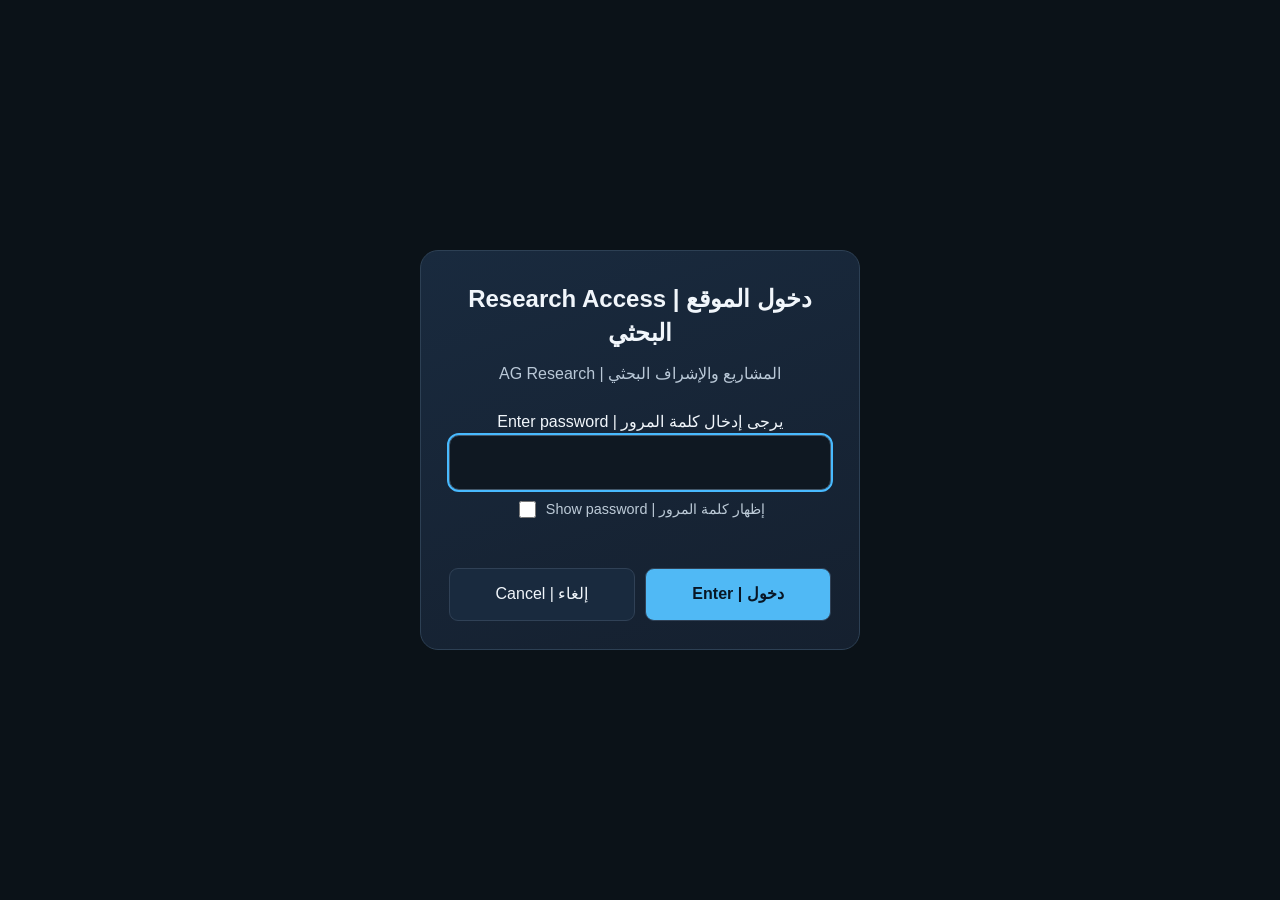
==== commit 77a06749: "Match the bilingual research sign-in card to the course access design" ====
--- a/index.html
+++ b/index.html
@@ -1 +1 @@
-<!doctype html><html lang="ar" dir="rtl"><head><meta charset="utf-8"><meta name="viewport" content="width=device-width,initial-scale=1"><title>دخول الموقع البحثي | AG Research</title><style>*{box-sizing:border-box}body{margin:0;min-height:100vh;display:grid;place-items:center;background:#101c28;color:#eff4fa;font:1rem/1.6 system-ui,sans-serif;padding:16px}main{width:min(100%,24rem);padding:2rem;background:#182838;border:1px solid #405363;border-radius:16px}h1{font-size:1.35rem;margin:0 0 1.25rem}input,button{font:inherit;border-radius:6px;padding:.55rem;width:100%}input{border:1px solid #8799a5;margin:.35rem 0 1rem}button{border:0;background:#addacc;color:#102921;cursor:pointer}#message{color:#ffd7b4}</style><script src="access.js" defer></script></head><body><main><h1>دخول الموقع البحثي · <bdi>AG Research</bdi></h1><form><label for="password">كلمة السر · Password</label><input id="password" name="password" type="password" dir="ltr" autocomplete="current-password" required><button type="submit">دخول · Enter</button><div id="message" role="status"></div></form><noscript>يتطلب فتح الصفحة تفعيل JavaScript.</noscript></main><script type="application/octet-stream" id="payload" data-salt="7d+QwK4ddo1dxDLOL/NAag==" data-iv="7ZitsEDbF16fZ418">F3ZGkP2smK8tVkxn02OJ2ozrieyaRLeOFQpQJJUuXyuWDndGWhDI1t+XVMLprdqzaxK0xweYEq0C8svZF/fijfCi1Bl41kwbI5pqf3OKLBuDdWZE5gUNkz/rjTwVYSJEJe3xtHvBdB1Pkfnwu9LsacDI+afqp26C6IH9lSkh8Q+bBCSYiyZb58wcc41kEdm195KSw3VO9MtT9/2kQLdeHLt/YlaRZRL2q/IHfIhGwPO/XGJRRs61ng6L0CNQLs7zBR80NGTGCzxy6p4KXJEhFJn1jexaauPkO6IdV1GgoZU3IbGa5h42XvdJY3DnKQP63uqAhdPafD7o2rhqfb3poBMLCkAD3VRe3sg628A/DIKdfBYgI/9gTEa3t5+TKVROgbzBe0iTSf33FKGb54hd13OxCcIH2TELTdBKyjceD3bMXopQqe3cm/auaxcIuHHFOkduGy1hwlPCCA/uvC9Sm8+BnvQeQ5pbk940r5EeYw5cUa9yeshjPTtXxW29A/I/1mapBoqs/Zmiukj8rSP5ZhTKQLUC29zvl5s9cirtf/jl7ZEKutBiKvzyAFTj36YOEjfT445My/yT7akwZkGaBlshzsO2OF+PyyFseKzhKvZQcE6ju15MLv3dVX9eca9/zRfRsjFa8rvmLu5ELooP8VgoB/o5jTvb8sYKV0qSvUjboBnFkS30dili4TtyxIxtGUdcC6n9GglBqC7Tfnj6xasdKXoSjwRlqqe6KvN1bQnpXSDgQcvavHyQDQIT13H6PqMEbxLjA0BaR9dygzaa462bchpenIy93JgIHAeru1ArdR6CCZal0kdcMPpITwyQ8jahzyWPygnCM8s4pQt/Rjtxs64Ghc8pD4jjeyNUPLXkZZ37JqAnfI+P1CS8lmj9r9ij3KMYBi5o8fherbSrPtJMVwZO7PdE6Wkz+0E9yy88vKeYll8XvJvk8TWdKu/UsGgUUEc5dIqVsTxIPq+4+htDSbAi8inGEsIgKuBMG1MeaJzTEKa8mqbjFkK4br8lX3xQ9+VxOCgBHkl51iR/x5n1185G1HQifkR6ndP/W6o2evToLxwZ6MIGkDPX75Ml6DlFU5JRrkqa5sSep+Cpn+EWcei/PqC5NANBa1ObE8BTdnS/I8OBJ5TovauCjc6u51tpocEmTwTarKzmS6r6QutIqpZwp+olKDc7FLDbsT2vrNXJV6swSIwnotA+rRHIpB0PtBuVWdg/Hsi67DSi4zi+KVZqsGkkkrGOHoKSlJCKTXWMECY86gjEAam2Njs/Y2x/7EEHT71V8vyYI/QuExev5s9f/K8IUQbmB5+9XwfN8QPlzsthNk6dCuHvEtvzrOPI/d9M7HndWl/D4kksVzBBZ+yZcLF6asjQCfNFTyNiu0y+UhRgW/eXjXlowLN+JfOm+VMZ6VkXdZ6v/LpYfBE4IaCWCD30OqLBHHzKIb1yxcpIgUAixVHBwlW6xAOxzU3ZY8fYbQ44QF5vfsSh9y0/x3HVc4qdRot9JanWAfx6cy4PglDtgznbRAXWUx8y4kz+VUTDBsncX3ihUbHZ3/Y7cEwugmOKf7x8sVWBbrxts8P3R8f0SEm2ZF4CVGCch0+LBVGmjoaLAjhXyuOmGKpsK1KVcrVTHnn0YS0hCLoa7jT0KZNCifGrVHQlL9aECXNGD3iDhJcBUg/NeDnphkPA3Qlv0+7dKuxD+zqTwvppNWFOgFgD6Ht/QX331PNPGEIK5EfyrgondanMsAd/[base64]/GUuz1+rjxzqIq1BQcqsUtkgVyUrESSA9Uba7Li/ZDRB2vuB9n+3fOzC9x2vsQDxZHKZ7kFcBz19WpD+PaMTRGBY7DlGD3q36jdmjRDdxVyn2nFXUxLHR9qar0EkpzzlepV/pGHrnkdn2Fzbw2xuy9mfRU0znwLYCgj2VA9392SGyJ6HUGSSl9tZF7HrvoQjt/Q6uc8lgt0MF6JUnCVsNSPjUdUt3Cqs31PU6fDotOaAwaivZZc93lWZWnZJFs1QUlOIdBKUJPX7TmxlBWW3Ks6aZ+9enwbqsY4fKo80LVLbpxyaFATg0fE1sOq8zMuI4mTtbY5sCobtoLOU3O7Bk0bmRCsqaRNq+RDYJ9VRcTPYXFDu/0Ax1fm8VGqpB0UNGsc7tD1mEAx+CTNPXGralufI4MLsZ1EpxS5zUUGtZny8FrD3TWSlXqZhD5W5tvNohMt04tBb1GAf3TtrT0YaiEhrgCwFwPs0MCtUf2AQIexsWsseHlNkeYfxt9lbfSK2O1dzl4m2i/2Rhf1fU6vrFNb1rqbN0JzKbJd1NrHF7VPrxwb2Ys46Zt4UxdnKA8jI1Q1KLA7BMvC7PIK2FnyARlJOb/XRAgqvWmDVSR076xdysXquVibpRUBkeSA/r7SQtuOJtPitI5dIAqiX6+y451oBqC2bVga9jNtiGE+zcCZs5KVe6PU967DMLu/loJdITXaV5PF6I9p9UOXzxcp+8fsL9ibaGYYmRaiBzx9CdA4uBHqcAFT5EPrR7eaQH4xIOIV6aux0TjivZwWenh7wG6WAeLcAgoNe8CFF5KskfQRYkdDupDviQFQ9xOeWDpAC5GvAHOFop7vBOY9fTmqC1fwdlxPID/wGRdqekmdUb2roYd4B3SK4BhWy6ZiY+SC6rD03wbKr3FM3ux8NQSkz/2zVXsYmq9eaFwCaDyyDtMRW3UItPkab8yrhMkRkxxhHTZByswsZnq7UfJCQgfyi7WgV2ZWssxMgFT4bnDLi2bW9j5OsJW2Jab7ujjCPjgklWdtdYX0DWcXp84EHbnUcTb0NYW8uyIpX1ePbMRhW+nsQQa/8mDDOy3Eo6QGNGiOfPNTIXp36CgNj5xS4+N+W8pmirjJVd+0glJqet5XbZq/SyPxIGNB3Yud1A1dIJzf9nmXPMqgv6m9ZTy9+5IoIuwGv2faFxoDWwRQF/GyZlHEr4oOdGjl7FEVlxuYHJfLc8DLJmcvO/[base64]/OqjCrFo9IjyiUauhIYh0R8bWXqXe9xClVu3SLNUrsKLjUdqvqm8k2LXCOps61JndPFYdscXw2YfrjNWqDqH9f0MJ94aPIz1nlAoEEgjuYwu4G/MLTXs/Hblw8KplLQsVb/UGMCPDVju6T3sRmewhzYasm5o3Q8Caoa/1jXqwUyK7PU4I+KPbi1+7Z72f0oE1rmZpM/Lx9x6NU63C9Ke8PlI1UeZwzT1HJJrT5UVv0lv2ErWlBSVBTS1BHJmX4hYfSw1KDPoplMcKb4vg0r6V39L0ZcibiTdt/GJ7IkkgwtlYeveBEuJm6YZSexSpgLnxFpx1sMUnw4nrnB5XrWndCypDExvIqTnquP7tHAoZp7ovyk3ilf68rl2FdupphTy9E4sLzXtZCxCxnIFNfiGX5pI+Kfv9qBNx5iAWOcrqPbr27g6nSJgQ6LqAu1OSGJ/mwWtlzA3JunmmiNn+C6X+RZS8YKaOr9GKlY4guOoXb1cxvIUIvWt2CMgGoQzb3foXknJ38NUmMPn6MOEvGWrtzyoxckL5UXifhBuwfFm4wnASIS0POSnUccEqN79e0Dn31984I/JwvXtsTxArmlhV0pLnMx4ZWeDJSmqtRPoT/NeBPvTlUhPORUqEDy5l40tQwNR9HA3LRo3oara/c9/rdB9Ex5F6dPNq9prypi4vGGd6SzVc7dJnzh/zceoEMRqV/IooskpwWfzwjexLhkBfLJJg34Ee96VyftlrQx2LvynuMnF1NUfM0KgGgmriOof5OvG9VF4uW2lLBoSQsioXx8XbEgwbhRHvk7Hb9iICiaAM/3dv1lGMVbguOUA5ckHJGCigl0I7EjVyUbSiGcTpXB5hVPUJDu4OSreCCw3Pl81FxGaykf4/IXTT2ECY7nXB223WYo/GbcGEEfG4JGh9UwzgCMj212r/P0xkWR2o1mMkM9yuWLs2e70TaY5+kUGfwiRyIoLLrMfiyr/G8wRkV51kJzg5e7NgZx5e2s0ov7bM1igldBXzvom6hM81IOlFzTMVDrypc9dPXVlZo3c0AjaTbosztdFHKXgubqHJ8LiD+4KuMTOap/[base64]/[base64]/RWEvtSNX5hDTOTMmQl65GQNdrANlbkm0wq7OVlqPdX+zi7D7oiFuJ/f3CtgfiySO7uvyOugS++k7H1BQaIjevhbh5dg6Vv4Jl38GviJsCiktlZGdOMeB3wokVtBv1qFZepE6QZ1dNyvFGP+H4N82xULxUTJDu9nVCUfYymoxE67aU/ZacYxRd4Hf1u0+ZCiyJrI9G+CwgXNmwvxC7xIU+8IwWUqob+2hHynZuLXA5jrWRlUCF5oG65XYWEqiKJDhK/mp8ZImc0VsmKAw5r3f/heAO07v7lZ2Nj0Z6nm69MeJXbCxbcT6kXSR60UaFFNHqDt+9RaxT03bcjJTTweCzFt97n3KfNaH8QAUZAcWiM7ZkwmVAfmaP4MoGpgWdORtgEpLQ7nVqGvKcrSRWK2CWmkNm0v6v3/e9kPGi1WrnCxe8atnClzW38gMeton1jooWDfKpcYYvcNuS0XCZdA/oCl0rqQ4WV4UT2mhmk5TTGJ5BXPCXXkEVsm/QNfGM31oMCTa7uZY3PlPjoA4pqW3JXXdhyLQkyZ60mYvyom8jC5SrhrhsSzpZjIlCQTV66mLgZQW8TdmKL4DR22Rum89mQbsvrUuN26CHhzPSRWaj3TJFt47ggUYGoQkIlll76Y7sRUoylsInEBp7tRt/N8IoF6M0S+MCfPZTqbprxWxAmvuX4vE7J8ocGL21cMxZhXSfMTyKAG7zuAGZ8B14p/T+/D+RwWeRiv0kmASH8NzSMgFWLC8Zb6seq3sf6UaeSJVVCVwdh+Z/ulaTXNia9XskyzxV0V6hWvlgJtxXhKwCvXlfhlqhxau8PI5gOwz3Z2JRgAWAVB1qSHMOmxP/DTG91xb3Y2FEYWjiiwNkPQ+6hXSEUxp2ra6iXDmW9+V1M8XNWdVoTJIuCLGVD3SzaQK1PCkUHLd8r6zxn61GBJBtcUrOw7o4TWmE3zjS4sGlDQ36IXmq1LLrgkA/R7eXorSV/n4G6JohMZ/[base64]/jFwwPoqkdhf7dO+iRbIHTdIhDoYX+GlQkxkS/bbjM+8ry7hxiQQjoGd6PHFuUS3p86r0Zdn7mRdm2FGKPpsl9gpGjmldKgNvV9lLYNCjwJNBRpBufRxRj3JTmstVVAd92IN54ul3fv8RfT5IXI59t5+Sg5e/PHGg48SA32+vg8vWRs8mhb4n/kzIWRsmTUZGBRfJvwCH2CsTZ+vlHl/WJHF+wbh24Yl3VunS4pS7RIZP0pPMF6GpAtHm8oAOTFqh7ICYPrJvaLYblJunZQ6mE96uE6N7Sk25hbYsneiW0KT9LU4CToTXcDPsTrJjWZ1qtb2aNIUaJXJQ3tvMO0hYCoMOdxipr8vyicTym7HxPrF73+zHpy3A7/kU9hak54ZIAfJ/JfOt0tuTvWu5kal2bw2INZWr2Q8+bG31haWs0V+hxdnJbXaIPLjQMhNTrdTP8XMiuLHG6DFqgi8h+jABbblrTl6cEjUzYrv5m8/en5Yk5lGDCt66Oh95KX0RZL1djG0ELf3cDeNVg4e69DAdPQATn3XypLR5x0+OXi4lL1fc5seLJqegohDtQdcx13J6RYFWSNKc284P7q14iAQpX+GOlX7gbXQdcVLM2xP60bdQXN3unJHfXQ7tZLsw/bhTi/95DfxBGw9VTGXKHtg1ltGxbblQuSxEnnmVxOYKGBKhl2p7+ZYIc1LBzVGUgLY5hgj9cpYNUXVBwRK0zI8WfXjZR8muQz/usnFw/XJ9ahoEvBXpXo2l7WBi/8IGw9umHRBbSGjxa3mLN724JIl3Xy9XqsFBVHVqQ6bog+wyvnIVOAsXASMxCB/lEYv6hOafxocnrjPemBP6WexQdaUywcDkCtT6Q/[base64]/U/ohZWY9CppdMIHq5DT3/IkoQcVKxT21KnDu6U/96y7bKGspWXq+yLgK51p3ck/[base64]/Pw9aT6k8w2z/IYPdvb/y3Ocsus2XAtbmpWA9v2v6XPuN5qi1Be7NzIf0F1LnFq+t5iHp7eWUZvCx/aBl/kmk5Pn+mWrx2Rb0Dtkx4O+5xx/q0WN7QbDTnBHR3po2X1UNYqod4HPPu4gQJYRP8qT8e/fhFrAoA5vGp1+D3ToxWUuIieEG9nN+Y8of8UEaRPZuYpvJbODd1HIiOOGNAUmxTBv4kpI3j0FTpaZNHpR/qL/Ofs+6silQnl3JdFPX5pDQu6YdB9MdKHl1Ww01IQilDqp/JPMU+1veN5LosHGE/PSWJZbkI1Tk+Rbc6wpWN+t9VBrVyrs1unkLPJXW8/p6jz3A9d0rRk6zh7Fl9J/y9Z14TULFX1QC9IoD6QAqcNgr5ZksGv+/LaG3ZEQpGHX9aCQz5LFrujjQFDZCam+hg+GDQzqgz3cNcQoeMMMyiUZJra4g0aI/C26Y/IEibKV1yL6eZV8ib05hSDO5BgCQlpyAJJ3z+vPIiz8+WTZmxdzg6/FD3U+MJib3txiBNWkv/s1DoDbRWcog0PEb6ayIu8uCT6DJ2Lgzik6qlXVbiXRZzs3qpR3Xifa7uvwr5PClLKl4OSDGfBkbcOnHOz5fQlkY8YiM11WhHE36m6OjSDFjHcq+ne+h9FeYInLjwXydA/FONhGjpGIRs36WYqkapqp7B3znGenoub2mdOYvWIHtSuZBRO2eBTI6A+FWx8DkZklgDdXlHQzrknkz1bsv2wzazVryGhF4A5kHNkbOQKGUkmXQeo55UGaHuCwXuung32knFzpPdn/ktVIxWCzgEuhefwgXnQdxtVroDPfivtYR5xY94kIToIN2K/sqWa0hg7wHuEGOYL2b3KGAamIa8rW4QzAI+sv+aeRh/ChL2/xlD5CMu2GpFNZa7MAR8CYcwZ5hKd1zKpaELgmqW8z5XN//qU86l6mls8oQMV0SjJ5jXhCXr/jvYBH0O9XC2EZaV2HSESM5Rste8zLHXI0nNbAGSt6RVqR0Bw5fIK6v0TPx/K+YLEGAIiulEpeAVDZCqYXoGAZwPPGiMn2OeuhjSxL79wglIGt0bL3CJCDqOAIli0UeQkwOujRd6cLtWhP1etmZdWMEoyVH9+jWzL6yvanVNaJmj4qorgaWwe0D49nLYXHnjacUb1lsKV2GB4HGtK2X9KKj68o/AFKuh60/Egv9wKDA2AA2v+NlrDGTfnS16Ja6mFdzfI19LBzc35YxBOc5viyFLmUMjRisBJP+YZmmi+3bHCS4AW0xmnnWLOTOFAHR5pJgmj2Nks9D+s1Q8rSkXyiFCneI8S2EVkEVghhLZxLDsRnGk3YXPaYXQNvnMIyekLWhqm43I1GRcJxt/3I6WPt64fiHba+i8TpBrtG/uWTy4iygiFM3YoxGDbzE1eov8JQSkt+oWg202aDS0Mb5Fa8cTgs6iffKD1k/U4teKKSUU+RqC4Qe8n8+Jwt+dYu6N4cH2uw0QKjJVR/4rtzjBR5uhB0k8J6hi9k+JVVJLxJ4o+jye3HgfRM2IRIWLJOSJ0jiu0fGSijICdfH3sxxcs8CbpmiOf/+XVkEcJ5cCeFj+vlKky8UB+FRDk3F6AaJlu5JZQvSzPLVRUCL12+shb07UI/NH/l18Oy/dNV8vRHio9zu07CZwqoOPD4xX7S7GRZcKfKHZNJep/yc5RtpWjDfPETx/HYs3jcGZ45kbD3N05+omzKhS6HM+C3+S66ykRf/xQ0lbGYCUjmV+qJz3On1posq5fo+8wDZ9MfaToZKO5J3dwXmkKmQLbtgLUYyENutPhGMs1oogM6FFnqJUk0s9EvNZShI9DgdOf3jf//g2CNXIzbf9HZEGXZMTEHPw88kywhrlOg0obFYCPmgHD465A6IKKGwSpYhLNS6SQftt5pON8LT/cPEZqGRolaIPjDjUAbjfm8X27JaqxVGL9oewaFOJBwF+sui99N8e7LQhyispm7vAgdpq9gxrkujMQ8i3rBk/ezrohQ6DU1drJ1qj6RJsbxRVqTuugrWJ5AS2dxhBhyBnJqtRACvcX8TUJX6XF0bGCU48rH6xR0TkmoBjhR0xmH/otWmi8v8iKk+ldpn1vr1JAHM8U1lTmTGBu0KfNiaAOolmW9EVxNGTJLLlISKHZQ7fkIO2EnGmg1gJWvHMNBB0vGdS/mw5i6onjv85BcbAlrRsrhDSCAipB3bXh8Eg9EtnI7+fD2DF1GOi11mWdc88S4Px7O9HRBmfo72Rhp7157o1DDLkav0erWonCiyjaQrSPS68sF1U6fYLkuXG4ueS5nGQ4zdwfE+pf/l/9/4scwps11Ck83wruKFjOLeHr1U04Wn4bFE8ELSlZ/q7l2+ItXhWQ8B64Jjql63h15OBjA4ywQnPEGGpVD+axlk7tGhoGnZP7LSeKZpimDpeO3ktVmVcXIyjEUpd2dLLBUhSMhoMF9Op3/msl+qWyHWdd8mWymYs7DqKio51ZCQ6ebnwPbZoafCUzLva92uQKa/KJ7TrxoSStK86rI00kqCJb0KhbQ5udeX5NW5mjg5daUL9pB5l6UkXRtJe0T1NIEyn6wywZuE4DztV6hAc7Dz9nCvZ/VVdP4wkg6IG9N4QOw0spyY9WPqto5Vw8YGCum5nl5an0hvPP/K1qLqkbNaAby5ISySK/d5o/kJORgkCZZoT72eqaMRBoP6DPPKRb7qiNMm12snwnYtqJ8zzN/SZDSCkeKh9b83BRu45IGfKUv/BeWevIhFiN/ujhMd2vXqAJU06NcxKtyoscPs/ZdXh8akAJ2trc3/Vh/3LY2NV4wsrTgorOIlb1YuXQGS3ap7achBsXGxYue7T+31D8i8bceWYJtv/vUgU5xusdprZhnhhNYY+kfYT/o6gi2lUQFFaz53g5l8lCjMvyF6z3o3Q3Ia6Wo7Y5IQeYV7ZwuD1BtC/9ZIlKv5m20ttRaS74mMGTdHgzuEvWIqtkHpaiA22yZLoU68ztPuRb80cvkdRGW28J6MHAr1KhOvAyNC/bnJ/cfRLblNwRWMjxlq14UNSuhzPqjh2qdam6M5Y117GndVlKpNhVYSCLmsgLo5RPfdbFdtD0H5V0h+WOg+fPikfXmDz/kiDhA6LqFDZtp21S8YjGouHlAHGi1uSCO1NVRfScaMeUMiv/u/mBur98kRCxHPqgbzHXCdSbO17bISJsSgjymtWp6OhKGUwpkE/pFA2TBW7CTDBEQQWQZoz4miEvKCcD2iOwmEtFhpNK4qKtwlts6Zm0uzOyauiIi3BhdLp5W2fEmYlsQTkJHX2P3iUgsknXEUkNq777UWK/RPWOzMwWkvOTKF/AyPbzVkNGs+3igI/xh1XzLk/ys1yOv2xzT/aGuyaItWgVflr2vwikGxnpI4cJd3gYXLwRntFiyd87TiCLNA9E/IB9nKJfh4LXFpBO3FHVKP+J+d6vAGq26H1RoyneBHi7s6mmaLWUpAFeTMzaWc3gO2PN8sn7Fsc/0yuMwS3jSlNtWtQuPWFjm2sESenNVNHplz0nVdNEWotaN6ZNhDBJTBvkqL/nL6NR45EhpLgkKi3viyT/c1qV0hAHlQRTnX03FxEDITKhEdW6yHkHrcVow9fCCTcb9L8EIElMhL139rdJdlRKQJomDq6LCU4yHtaIMWSFWJlDwFDG3O/3+i41RVCF6ibtcTXO4uyUinE94+G47kye43UrC0nvkO50omZx+7OdaELL0ASyJpD665IseU0UwLdsXW8FMeVbY96+s/+nb8ii4xT7/[base64]/J78trbxDzlZzXALVL5S2/psLYa0xf7oMGdiFMa9wUHn6JEaE01U1d60tdQ3iVFKizIJiL3pundllU6uyTEA5fCRbv6Jj2PQr3N1oDLJVTFoDnpDrulo3HeA/ED+ggRoEleocwfeeYSgXdMtyt/6ORZi6pCDC3ABnnoGldUVy4X7tqxlqxLseCuUvHVzV/LkvDNez7IBTjTioHoE/zrmHWX2AAEQIoU+zDl8RoFpnJhTZAvPp8JBobkcpppAIURuBsHnBAbWit8l8uQtBSuR1linM2YYMemE6BF+6/ggSiitliz8o56XP9+QSR9McnYbkTN5yQ0CY7AGPoejJAP8JlvO5/CIT9M6m99wXVjm1KILETv72NJn2gO2tJ2kWV3sYhxsp6AXYaJEdy2kSQ797SKQ1di9sKuhs0TqPidry0AC1eZR0F+Qvidd/V2w9/nfKhABtmCeKf6CHARTMseVQxW/SogSx7Nr4rcwCoNQPn342w0i8LReRqmc69sjJPUAA/DsR5sCXQKv54XwKf7uGAcsxm/01uXL1uS6GuHDR0e6J7jS+yJbKlhDVAD4nyVWw8uIfrKsMtgBXYbsg8OqDmdARc68dLcdnDWicarBiowuTPw32EdmtQ8426KMrOr3yiXGjRCrzr4GnvCMqmDjlqF+d3GtWMKGKJFLU7nGYjzwrpr056lhRE35zx1y4K5A6FVZ9BkZ/gL1PkMNEDCBv4a81AI4JhFh89SE7BLQE6sZlVrk3ZARm8PhQyprZOV8T1FT0sd3UZzk/x1mHu8Kb3UtdPfC5Gy6m8yOoVEWl64rWOIQt0aWFFhLhVMXDoFCwYkxeFQDAq3EbsCin/b/kbPOLn0tTidPV9R+hP6gnRvVYlAYbNt64n8U8dK+eoN0qq0IFGG1Xl0EQVkn4+Gy/B8Cn+pga8gdhe/It40XwuQbOKQaNIu6KnHH3loUGiW6NFZfyud/KBshJB2PowLBpFrHKXGN4DJvlm9Z3N8RgBad8F7S7hSi1nPgNUvW3WMKAD8d1AS3TFNaeDBMHB5CoJNE7jKAD+O9QRoE6nkCmQZZKRbF//KuJZ+6QOUYwSbq5uyuVyDlUnHx2tYYuNT3wLXXkzF5/83MXLV8RWh4iuTg9Wt1QrtuSWRggouTU/WML+4/hdNWIW0bDfbiSyd1hoo+vDhcfNGqE0etOPAGkd3vqfxSEzJKKanLxMwB2mB+KaL/DhmIhnIdVG80K5Pb0GHFypDT1E/oByHaGLpUvcmAuAv5bF2kTdCDf1wdw6TMcUrBjZ3u5MCplGthdbMYMwwvUILmGTMNMeyIMDqaNX44T9mlfh86zMM8YoS5H/Umxt979DZ+UY/[base64]/7ynKqvp45vYFUYDQvhxr7jrmj7ABz3tC9ts2kGLnO5Om8UzJgFmzM1J4pixu/+f4X1//6irgNF+r35JXKVAPAfHt3IjSBy7vuYpXkmaklPa8gjzjyJu7kEy/kWUZeeaVlH8Cu2nzDJU8Ai6EFinM6JuQ25V2eXzi2SNZzwJ/5uCL+S/QP3FzG3JRMiC9HgSJFv7JjerXOR5XrzEF1uQlZ4UzSRDih/jjySXxUbgYJTeEhiLCPfkCa8MkPMhfIT7wZo+Z/8SuQMQO6bssQm2jG2qcP1+ruMWWjTZ9Bn1hO2KlAaSwOWBoM9XOocNyihw37647OnkBQQFAaEtq3z0p3hE/TURjirumXxEzxqcV8fjexVh6NniWJVObhHnX+6O5lx9s7gr+P6Z3iA/HIGDhEQv9jW7Sd1vAeTv8dTLZcb/r9lLDnw5uaTcd2flCGua5ygMpxgDsg4ZADK5CajgNSN0pibPFAeDMuBcRgEHms+i9EeAgqZhDWnnBKE43Lumdbv3ei/V0WX8YtYbvnBANB3day8zEa1heeTFQrEQbaK+AnMBzFDJ9MqgA/BnA3ZTpM25Ym0iQOrVzi/qswBJG2E5dBEhJHJwjZ5Mav7MwyygfTxgQerJpnqv0wI2LxksaSq4M4LJm92hCc2K8OSsjlYuOCZvSCG9raAIsAlN3f3z8JpIxX71fxRPPnGFDV2vwMfDocT1I2RkE6I9tnuP3rF05iqYapARhFE77G66z/5GUxd5M4nPD2f8Wc2lhe002+ElXHTvZcJ5JRzd4nDoqzqTpSgXsC1lMBhRDgx97V2cHxWCoW0FsV5B5JUdtVRVBc6cDd8LdLc7eKtXbscFAg/IczxbFzUzn+mCioKE7zUEp57MJ3UrFPRG3G25bhdvITXeE/rDDEGCjsHpaJOdxVKp5lalar5j/E79qBg3l6gbHY6uZ13F9ceCwSIoAiRIRITLX0M8b4bc9KN+JMTStItVaqHyn+aMkol+8SxE5cRK/sRoXpy5lICS4NUU26Y8mQbC/4csv/hTdd1qgTeev5hhXxj78W/8d7PP/uRa9pdgIx96GVJqRH7hsg94GXsQEgtQVxJ3DKjBRTr2T9ADsXioaphOflygWHMOlZIqYfYPDuPfsK5A/nEj0tCq+sos3zBM+B0ADZldMTs3ZXEMQN6aWNSwNFlOBTQXxudoptgBnbO5u0eLkpLJY/smHXEvi0/mpBvLQMr5w7L64Q4280tjebJxwZdDGQVijx/[base64]/XwkwkR0Ra3HnpHTAzK8M2Fldet/OuFId52MnhMkTsd0sfesjfS6kOmohyZhcIMjUSHiUdnpEDyecMM6U2SJzLrXfEQxIqTpQ0viD554FZoZdbR1CB88a2hPZ24IvKmDnFQ5+nCM2dA6</script></body></html>+<!doctype html><html lang="en" dir="ltr"><head><meta charset="utf-8"><meta name="viewport" content="width=device-width,initial-scale=1"><title>Research Access | دخول الموقع البحثي</title><link rel="stylesheet" href="access.css"><script src="access.js" defer></script></head><body><main><h1>Research Access | <bdi lang="ar">دخول الموقع البحثي</bdi></h1><p class="subtitle">AG Research | <bdi lang="ar">المشاريع والإشراف البحثي</bdi></p><form><label for="password">Enter password | <bdi lang="ar">يرجى إدخال كلمة المرور</bdi></label><input id="password" name="password" type="password" dir="ltr" autocomplete="current-password" required autofocus><label class="toggle"><input id="show-password" type="checkbox"><span>Show password | <bdi lang="ar">إظهار كلمة المرور</bdi></span></label><div id="message" role="status"></div><div class="actions"><a href="https://aoussgabash.com/"><span>Cancel | <bdi lang="ar">إلغاء</bdi></span></a><button type="submit"><span>Enter | <bdi lang="ar">دخول</bdi></span></button></div></form><noscript>يتطلب فتح الصفحة تفعيل JavaScript.</noscript></main><script type="application/octet-stream" id="payload" data-salt="7d+QwK4ddo1dxDLOL/NAag==" data-iv="7ZitsEDbF16fZ418">F3ZGkP2smK8tVkxn02OJ2ozrieyaRLeOFQpQJJUuXyuWDndGWhDI1t+XVMLprdqzaxK0xweYEq0C8svZF/fijfCi1Bl41kwbI5pqf3OKLBuDdWZE5gUNkz/rjTwVYSJEJe3xtHvBdB1Pkfnwu9LsacDI+afqp26C6IH9lSkh8Q+bBCSYiyZb58wcc41kEdm195KSw3VO9MtT9/2kQLdeHLt/YlaRZRL2q/IHfIhGwPO/XGJRRs61ng6L0CNQLs7zBR80NGTGCzxy6p4KXJEhFJn1jexaauPkO6IdV1GgoZU3IbGa5h42XvdJY3DnKQP63uqAhdPafD7o2rhqfb3poBMLCkAD3VRe3sg628A/DIKdfBYgI/9gTEa3t5+TKVROgbzBe0iTSf33FKGb54hd13OxCcIH2TELTdBKyjceD3bMXopQqe3cm/auaxcIuHHFOkduGy1hwlPCCA/uvC9Sm8+BnvQeQ5pbk940r5EeYw5cUa9yeshjPTtXxW29A/I/1mapBoqs/Zmiukj8rSP5ZhTKQLUC29zvl5s9cirtf/jl7ZEKutBiKvzyAFTj36YOEjfT445My/yT7akwZkGaBlshzsO2OF+PyyFseKzhKvZQcE6ju15MLv3dVX9eca9/zRfRsjFa8rvmLu5ELooP8VgoB/o5jTvb8sYKV0qSvUjboBnFkS30dili4TtyxIxtGUdcC6n9GglBqC7Tfnj6xasdKXoSjwRlqqe6KvN1bQnpXSDgQcvavHyQDQIT13H6PqMEbxLjA0BaR9dygzaa462bchpenIy93JgIHAeru1ArdR6CCZal0kdcMPpITwyQ8jahzyWPygnCM8s4pQt/Rjtxs64Ghc8pD4jjeyNUPLXkZZ37JqAnfI+P1CS8lmj9r9ij3KMYBi5o8fherbSrPtJMVwZO7PdE6Wkz+0E9yy88vKeYll8XvJvk8TWdKu/UsGgUUEc5dIqVsTxIPq+4+htDSbAi8inGEsIgKuBMG1MeaJzTEKa8mqbjFkK4br8lX3xQ9+VxOCgBHkl51iR/x5n1185G1HQifkR6ndP/W6o2evToLxwZ6MIGkDPX75Ml6DlFU5JRrkqa5sSep+Cpn+EWcei/PqC5NANBa1ObE8BTdnS/I8OBJ5TovauCjc6u51tpocEmTwTarKzmS6r6QutIqpZwp+olKDc7FLDbsT2vrNXJV6swSIwnotA+rRHIpB0PtBuVWdg/Hsi67DSi4zi+KVZqsGkkkrGOHoKSlJCKTXWMECY86gjEAam2Njs/Y2x/7EEHT71V8vyYI/QuExev5s9f/K8IUQbmB5+9XwfN8QPlzsthNk6dCuHvEtvzrOPI/d9M7HndWl/D4kksVzBBZ+yZcLF6asjQCfNFTyNiu0y+UhRgW/eXjXlowLN+JfOm+VMZ6VkXdZ6v/LpYfBE4IaCWCD30OqLBHHzKIb1yxcpIgUAixVHBwlW6xAOxzU3ZY8fYbQ44QF5vfsSh9y0/x3HVc4qdRot9JanWAfx6cy4PglDtgznbRAXWUx8y4kz+VUTDBsncX3ihUbHZ3/Y7cEwugmOKf7x8sVWBbrxts8P3R8f0SEm2ZF4CVGCch0+LBVGmjoaLAjhXyuOmGKpsK1KVcrVTHnn0YS0hCLoa7jT0KZNCifGrVHQlL9aECXNGD3iDhJcBUg/NeDnphkPA3Qlv0+7dKuxD+zqTwvppNWFOgFgD6Ht/QX331PNPGEIK5EfyrgondanMsAd/[base64]/GUuz1+rjxzqIq1BQcqsUtkgVyUrESSA9Uba7Li/ZDRB2vuB9n+3fOzC9x2vsQDxZHKZ7kFcBz19WpD+PaMTRGBY7DlGD3q36jdmjRDdxVyn2nFXUxLHR9qar0EkpzzlepV/pGHrnkdn2Fzbw2xuy9mfRU0znwLYCgj2VA9392SGyJ6HUGSSl9tZF7HrvoQjt/Q6uc8lgt0MF6JUnCVsNSPjUdUt3Cqs31PU6fDotOaAwaivZZc93lWZWnZJFs1QUlOIdBKUJPX7TmxlBWW3Ks6aZ+9enwbqsY4fKo80LVLbpxyaFATg0fE1sOq8zMuI4mTtbY5sCobtoLOU3O7Bk0bmRCsqaRNq+RDYJ9VRcTPYXFDu/0Ax1fm8VGqpB0UNGsc7tD1mEAx+CTNPXGralufI4MLsZ1EpxS5zUUGtZny8FrD3TWSlXqZhD5W5tvNohMt04tBb1GAf3TtrT0YaiEhrgCwFwPs0MCtUf2AQIexsWsseHlNkeYfxt9lbfSK2O1dzl4m2i/2Rhf1fU6vrFNb1rqbN0JzKbJd1NrHF7VPrxwb2Ys46Zt4UxdnKA8jI1Q1KLA7BMvC7PIK2FnyARlJOb/XRAgqvWmDVSR076xdysXquVibpRUBkeSA/r7SQtuOJtPitI5dIAqiX6+y451oBqC2bVga9jNtiGE+zcCZs5KVe6PU967DMLu/loJdITXaV5PF6I9p9UOXzxcp+8fsL9ibaGYYmRaiBzx9CdA4uBHqcAFT5EPrR7eaQH4xIOIV6aux0TjivZwWenh7wG6WAeLcAgoNe8CFF5KskfQRYkdDupDviQFQ9xOeWDpAC5GvAHOFop7vBOY9fTmqC1fwdlxPID/wGRdqekmdUb2roYd4B3SK4BhWy6ZiY+SC6rD03wbKr3FM3ux8NQSkz/2zVXsYmq9eaFwCaDyyDtMRW3UItPkab8yrhMkRkxxhHTZByswsZnq7UfJCQgfyi7WgV2ZWssxMgFT4bnDLi2bW9j5OsJW2Jab7ujjCPjgklWdtdYX0DWcXp84EHbnUcTb0NYW8uyIpX1ePbMRhW+nsQQa/8mDDOy3Eo6QGNGiOfPNTIXp36CgNj5xS4+N+W8pmirjJVd+0glJqet5XbZq/SyPxIGNB3Yud1A1dIJzf9nmXPMqgv6m9ZTy9+5IoIuwGv2faFxoDWwRQF/GyZlHEr4oOdGjl7FEVlxuYHJfLc8DLJmcvO/[base64]/OqjCrFo9IjyiUauhIYh0R8bWXqXe9xClVu3SLNUrsKLjUdqvqm8k2LXCOps61JndPFYdscXw2YfrjNWqDqH9f0MJ94aPIz1nlAoEEgjuYwu4G/MLTXs/Hblw8KplLQsVb/UGMCPDVju6T3sRmewhzYasm5o3Q8Caoa/1jXqwUyK7PU4I+KPbi1+7Z72f0oE1rmZpM/Lx9x6NU63C9Ke8PlI1UeZwzT1HJJrT5UVv0lv2ErWlBSVBTS1BHJmX4hYfSw1KDPoplMcKb4vg0r6V39L0ZcibiTdt/GJ7IkkgwtlYeveBEuJm6YZSexSpgLnxFpx1sMUnw4nrnB5XrWndCypDExvIqTnquP7tHAoZp7ovyk3ilf68rl2FdupphTy9E4sLzXtZCxCxnIFNfiGX5pI+Kfv9qBNx5iAWOcrqPbr27g6nSJgQ6LqAu1OSGJ/mwWtlzA3JunmmiNn+C6X+RZS8YKaOr9GKlY4guOoXb1cxvIUIvWt2CMgGoQzb3foXknJ38NUmMPn6MOEvGWrtzyoxckL5UXifhBuwfFm4wnASIS0POSnUccEqN79e0Dn31984I/JwvXtsTxArmlhV0pLnMx4ZWeDJSmqtRPoT/NeBPvTlUhPORUqEDy5l40tQwNR9HA3LRo3oara/c9/rdB9Ex5F6dPNq9prypi4vGGd6SzVc7dJnzh/zceoEMRqV/IooskpwWfzwjexLhkBfLJJg34Ee96VyftlrQx2LvynuMnF1NUfM0KgGgmriOof5OvG9VF4uW2lLBoSQsioXx8XbEgwbhRHvk7Hb9iICiaAM/3dv1lGMVbguOUA5ckHJGCigl0I7EjVyUbSiGcTpXB5hVPUJDu4OSreCCw3Pl81FxGaykf4/IXTT2ECY7nXB223WYo/GbcGEEfG4JGh9UwzgCMj212r/P0xkWR2o1mMkM9yuWLs2e70TaY5+kUGfwiRyIoLLrMfiyr/G8wRkV51kJzg5e7NgZx5e2s0ov7bM1igldBXzvom6hM81IOlFzTMVDrypc9dPXVlZo3c0AjaTbosztdFHKXgubqHJ8LiD+4KuMTOap/[base64]/[base64]/RWEvtSNX5hDTOTMmQl65GQNdrANlbkm0wq7OVlqPdX+zi7D7oiFuJ/f3CtgfiySO7uvyOugS++k7H1BQaIjevhbh5dg6Vv4Jl38GviJsCiktlZGdOMeB3wokVtBv1qFZepE6QZ1dNyvFGP+H4N82xULxUTJDu9nVCUfYymoxE67aU/ZacYxRd4Hf1u0+ZCiyJrI9G+CwgXNmwvxC7xIU+8IwWUqob+2hHynZuLXA5jrWRlUCF5oG65XYWEqiKJDhK/mp8ZImc0VsmKAw5r3f/heAO07v7lZ2Nj0Z6nm69MeJXbCxbcT6kXSR60UaFFNHqDt+9RaxT03bcjJTTweCzFt97n3KfNaH8QAUZAcWiM7ZkwmVAfmaP4MoGpgWdORtgEpLQ7nVqGvKcrSRWK2CWmkNm0v6v3/e9kPGi1WrnCxe8atnClzW38gMeton1jooWDfKpcYYvcNuS0XCZdA/oCl0rqQ4WV4UT2mhmk5TTGJ5BXPCXXkEVsm/QNfGM31oMCTa7uZY3PlPjoA4pqW3JXXdhyLQkyZ60mYvyom8jC5SrhrhsSzpZjIlCQTV66mLgZQW8TdmKL4DR22Rum89mQbsvrUuN26CHhzPSRWaj3TJFt47ggUYGoQkIlll76Y7sRUoylsInEBp7tRt/N8IoF6M0S+MCfPZTqbprxWxAmvuX4vE7J8ocGL21cMxZhXSfMTyKAG7zuAGZ8B14p/T+/D+RwWeRiv0kmASH8NzSMgFWLC8Zb6seq3sf6UaeSJVVCVwdh+Z/ulaTXNia9XskyzxV0V6hWvlgJtxXhKwCvXlfhlqhxau8PI5gOwz3Z2JRgAWAVB1qSHMOmxP/DTG91xb3Y2FEYWjiiwNkPQ+6hXSEUxp2ra6iXDmW9+V1M8XNWdVoTJIuCLGVD3SzaQK1PCkUHLd8r6zxn61GBJBtcUrOw7o4TWmE3zjS4sGlDQ36IXmq1LLrgkA/R7eXorSV/n4G6JohMZ/[base64]/jFwwPoqkdhf7dO+iRbIHTdIhDoYX+GlQkxkS/bbjM+8ry7hxiQQjoGd6PHFuUS3p86r0Zdn7mRdm2FGKPpsl9gpGjmldKgNvV9lLYNCjwJNBRpBufRxRj3JTmstVVAd92IN54ul3fv8RfT5IXI59t5+Sg5e/PHGg48SA32+vg8vWRs8mhb4n/kzIWRsmTUZGBRfJvwCH2CsTZ+vlHl/WJHF+wbh24Yl3VunS4pS7RIZP0pPMF6GpAtHm8oAOTFqh7ICYPrJvaLYblJunZQ6mE96uE6N7Sk25hbYsneiW0KT9LU4CToTXcDPsTrJjWZ1qtb2aNIUaJXJQ3tvMO0hYCoMOdxipr8vyicTym7HxPrF73+zHpy3A7/kU9hak54ZIAfJ/JfOt0tuTvWu5kal2bw2INZWr2Q8+bG31haWs0V+hxdnJbXaIPLjQMhNTrdTP8XMiuLHG6DFqgi8h+jABbblrTl6cEjUzYrv5m8/en5Yk5lGDCt66Oh95KX0RZL1djG0ELf3cDeNVg4e69DAdPQATn3XypLR5x0+OXi4lL1fc5seLJqegohDtQdcx13J6RYFWSNKc284P7q14iAQpX+GOlX7gbXQdcVLM2xP60bdQXN3unJHfXQ7tZLsw/bhTi/95DfxBGw9VTGXKHtg1ltGxbblQuSxEnnmVxOYKGBKhl2p7+ZYIc1LBzVGUgLY5hgj9cpYNUXVBwRK0zI8WfXjZR8muQz/usnFw/XJ9ahoEvBXpXo2l7WBi/8IGw9umHRBbSGjxa3mLN724JIl3Xy9XqsFBVHVqQ6bog+wyvnIVOAsXASMxCB/lEYv6hOafxocnrjPemBP6WexQdaUywcDkCtT6Q/[base64]/U/ohZWY9CppdMIHq5DT3/IkoQcVKxT21KnDu6U/96y7bKGspWXq+yLgK51p3ck/[base64]/Pw9aT6k8w2z/IYPdvb/y3Ocsus2XAtbmpWA9v2v6XPuN5qi1Be7NzIf0F1LnFq+t5iHp7eWUZvCx/aBl/kmk5Pn+mWrx2Rb0Dtkx4O+5xx/q0WN7QbDTnBHR3po2X1UNYqod4HPPu4gQJYRP8qT8e/fhFrAoA5vGp1+D3ToxWUuIieEG9nN+Y8of8UEaRPZuYpvJbODd1HIiOOGNAUmxTBv4kpI3j0FTpaZNHpR/qL/Ofs+6silQnl3JdFPX5pDQu6YdB9MdKHl1Ww01IQilDqp/JPMU+1veN5LosHGE/PSWJZbkI1Tk+Rbc6wpWN+t9VBrVyrs1unkLPJXW8/p6jz3A9d0rRk6zh7Fl9J/y9Z14TULFX1QC9IoD6QAqcNgr5ZksGv+/LaG3ZEQpGHX9aCQz5LFrujjQFDZCam+hg+GDQzqgz3cNcQoeMMMyiUZJra4g0aI/C26Y/IEibKV1yL6eZV8ib05hSDO5BgCQlpyAJJ3z+vPIiz8+WTZmxdzg6/FD3U+MJib3txiBNWkv/s1DoDbRWcog0PEb6ayIu8uCT6DJ2Lgzik6qlXVbiXRZzs3qpR3Xifa7uvwr5PClLKl4OSDGfBkbcOnHOz5fQlkY8YiM11WhHE36m6OjSDFjHcq+ne+h9FeYInLjwXydA/FONhGjpGIRs36WYqkapqp7B3znGenoub2mdOYvWIHtSuZBRO2eBTI6A+FWx8DkZklgDdXlHQzrknkz1bsv2wzazVryGhF4A5kHNkbOQKGUkmXQeo55UGaHuCwXuung32knFzpPdn/ktVIxWCzgEuhefwgXnQdxtVroDPfivtYR5xY94kIToIN2K/sqWa0hg7wHuEGOYL2b3KGAamIa8rW4QzAI+sv+aeRh/ChL2/xlD5CMu2GpFNZa7MAR8CYcwZ5hKd1zKpaELgmqW8z5XN//qU86l6mls8oQMV0SjJ5jXhCXr/jvYBH0O9XC2EZaV2HSESM5Rste8zLHXI0nNbAGSt6RVqR0Bw5fIK6v0TPx/K+YLEGAIiulEpeAVDZCqYXoGAZwPPGiMn2OeuhjSxL79wglIGt0bL3CJCDqOAIli0UeQkwOujRd6cLtWhP1etmZdWMEoyVH9+jWzL6yvanVNaJmj4qorgaWwe0D49nLYXHnjacUb1lsKV2GB4HGtK2X9KKj68o/AFKuh60/Egv9wKDA2AA2v+NlrDGTfnS16Ja6mFdzfI19LBzc35YxBOc5viyFLmUMjRisBJP+YZmmi+3bHCS4AW0xmnnWLOTOFAHR5pJgmj2Nks9D+s1Q8rSkXyiFCneI8S2EVkEVghhLZxLDsRnGk3YXPaYXQNvnMIyekLWhqm43I1GRcJxt/3I6WPt64fiHba+i8TpBrtG/uWTy4iygiFM3YoxGDbzE1eov8JQSkt+oWg202aDS0Mb5Fa8cTgs6iffKD1k/U4teKKSUU+RqC4Qe8n8+Jwt+dYu6N4cH2uw0QKjJVR/4rtzjBR5uhB0k8J6hi9k+JVVJLxJ4o+jye3HgfRM2IRIWLJOSJ0jiu0fGSijICdfH3sxxcs8CbpmiOf/+XVkEcJ5cCeFj+vlKky8UB+FRDk3F6AaJlu5JZQvSzPLVRUCL12+shb07UI/NH/l18Oy/dNV8vRHio9zu07CZwqoOPD4xX7S7GRZcKfKHZNJep/yc5RtpWjDfPETx/HYs3jcGZ45kbD3N05+omzKhS6HM+C3+S66ykRf/xQ0lbGYCUjmV+qJz3On1posq5fo+8wDZ9MfaToZKO5J3dwXmkKmQLbtgLUYyENutPhGMs1oogM6FFnqJUk0s9EvNZShI9DgdOf3jf//g2CNXIzbf9HZEGXZMTEHPw88kywhrlOg0obFYCPmgHD465A6IKKGwSpYhLNS6SQftt5pON8LT/cPEZqGRolaIPjDjUAbjfm8X27JaqxVGL9oewaFOJBwF+sui99N8e7LQhyispm7vAgdpq9gxrkujMQ8i3rBk/ezrohQ6DU1drJ1qj6RJsbxRVqTuugrWJ5AS2dxhBhyBnJqtRACvcX8TUJX6XF0bGCU48rH6xR0TkmoBjhR0xmH/otWmi8v8iKk+ldpn1vr1JAHM8U1lTmTGBu0KfNiaAOolmW9EVxNGTJLLlISKHZQ7fkIO2EnGmg1gJWvHMNBB0vGdS/mw5i6onjv85BcbAlrRsrhDSCAipB3bXh8Eg9EtnI7+fD2DF1GOi11mWdc88S4Px7O9HRBmfo72Rhp7157o1DDLkav0erWonCiyjaQrSPS68sF1U6fYLkuXG4ueS5nGQ4zdwfE+pf/l/9/4scwps11Ck83wruKFjOLeHr1U04Wn4bFE8ELSlZ/q7l2+ItXhWQ8B64Jjql63h15OBjA4ywQnPEGGpVD+axlk7tGhoGnZP7LSeKZpimDpeO3ktVmVcXIyjEUpd2dLLBUhSMhoMF9Op3/msl+qWyHWdd8mWymYs7DqKio51ZCQ6ebnwPbZoafCUzLva92uQKa/KJ7TrxoSStK86rI00kqCJb0KhbQ5udeX5NW5mjg5daUL9pB5l6UkXRtJe0T1NIEyn6wywZuE4DztV6hAc7Dz9nCvZ/VVdP4wkg6IG9N4QOw0spyY9WPqto5Vw8YGCum5nl5an0hvPP/K1qLqkbNaAby5ISySK/d5o/kJORgkCZZoT72eqaMRBoP6DPPKRb7qiNMm12snwnYtqJ8zzN/SZDSCkeKh9b83BRu45IGfKUv/BeWevIhFiN/ujhMd2vXqAJU06NcxKtyoscPs/ZdXh8akAJ2trc3/Vh/3LY2NV4wsrTgorOIlb1YuXQGS3ap7achBsXGxYue7T+31D8i8bceWYJtv/vUgU5xusdprZhnhhNYY+kfYT/o6gi2lUQFFaz53g5l8lCjMvyF6z3o3Q3Ia6Wo7Y5IQeYV7ZwuD1BtC/9ZIlKv5m20ttRaS74mMGTdHgzuEvWIqtkHpaiA22yZLoU68ztPuRb80cvkdRGW28J6MHAr1KhOvAyNC/bnJ/cfRLblNwRWMjxlq14UNSuhzPqjh2qdam6M5Y117GndVlKpNhVYSCLmsgLo5RPfdbFdtD0H5V0h+WOg+fPikfXmDz/kiDhA6LqFDZtp21S8YjGouHlAHGi1uSCO1NVRfScaMeUMiv/u/mBur98kRCxHPqgbzHXCdSbO17bISJsSgjymtWp6OhKGUwpkE/pFA2TBW7CTDBEQQWQZoz4miEvKCcD2iOwmEtFhpNK4qKtwlts6Zm0uzOyauiIi3BhdLp5W2fEmYlsQTkJHX2P3iUgsknXEUkNq777UWK/RPWOzMwWkvOTKF/AyPbzVkNGs+3igI/xh1XzLk/ys1yOv2xzT/aGuyaItWgVflr2vwikGxnpI4cJd3gYXLwRntFiyd87TiCLNA9E/IB9nKJfh4LXFpBO3FHVKP+J+d6vAGq26H1RoyneBHi7s6mmaLWUpAFeTMzaWc3gO2PN8sn7Fsc/0yuMwS3jSlNtWtQuPWFjm2sESenNVNHplz0nVdNEWotaN6ZNhDBJTBvkqL/nL6NR45EhpLgkKi3viyT/c1qV0hAHlQRTnX03FxEDITKhEdW6yHkHrcVow9fCCTcb9L8EIElMhL139rdJdlRKQJomDq6LCU4yHtaIMWSFWJlDwFDG3O/3+i41RVCF6ibtcTXO4uyUinE94+G47kye43UrC0nvkO50omZx+7OdaELL0ASyJpD665IseU0UwLdsXW8FMeVbY96+s/+nb8ii4xT7/[base64]/J78trbxDzlZzXALVL5S2/psLYa0xf7oMGdiFMa9wUHn6JEaE01U1d60tdQ3iVFKizIJiL3pundllU6uyTEA5fCRbv6Jj2PQr3N1oDLJVTFoDnpDrulo3HeA/ED+ggRoEleocwfeeYSgXdMtyt/6ORZi6pCDC3ABnnoGldUVy4X7tqxlqxLseCuUvHVzV/LkvDNez7IBTjTioHoE/zrmHWX2AAEQIoU+zDl8RoFpnJhTZAvPp8JBobkcpppAIURuBsHnBAbWit8l8uQtBSuR1linM2YYMemE6BF+6/ggSiitliz8o56XP9+QSR9McnYbkTN5yQ0CY7AGPoejJAP8JlvO5/CIT9M6m99wXVjm1KILETv72NJn2gO2tJ2kWV3sYhxsp6AXYaJEdy2kSQ797SKQ1di9sKuhs0TqPidry0AC1eZR0F+Qvidd/V2w9/nfKhABtmCeKf6CHARTMseVQxW/SogSx7Nr4rcwCoNQPn342w0i8LReRqmc69sjJPUAA/DsR5sCXQKv54XwKf7uGAcsxm/01uXL1uS6GuHDR0e6J7jS+yJbKlhDVAD4nyVWw8uIfrKsMtgBXYbsg8OqDmdARc68dLcdnDWicarBiowuTPw32EdmtQ8426KMrOr3yiXGjRCrzr4GnvCMqmDjlqF+d3GtWMKGKJFLU7nGYjzwrpr056lhRE35zx1y4K5A6FVZ9BkZ/gL1PkMNEDCBv4a81AI4JhFh89SE7BLQE6sZlVrk3ZARm8PhQyprZOV8T1FT0sd3UZzk/x1mHu8Kb3UtdPfC5Gy6m8yOoVEWl64rWOIQt0aWFFhLhVMXDoFCwYkxeFQDAq3EbsCin/b/kbPOLn0tTidPV9R+hP6gnRvVYlAYbNt64n8U8dK+eoN0qq0IFGG1Xl0EQVkn4+Gy/B8Cn+pga8gdhe/It40XwuQbOKQaNIu6KnHH3loUGiW6NFZfyud/KBshJB2PowLBpFrHKXGN4DJvlm9Z3N8RgBad8F7S7hSi1nPgNUvW3WMKAD8d1AS3TFNaeDBMHB5CoJNE7jKAD+O9QRoE6nkCmQZZKRbF//KuJZ+6QOUYwSbq5uyuVyDlUnHx2tYYuNT3wLXXkzF5/83MXLV8RWh4iuTg9Wt1QrtuSWRggouTU/WML+4/hdNWIW0bDfbiSyd1hoo+vDhcfNGqE0etOPAGkd3vqfxSEzJKKanLxMwB2mB+KaL/DhmIhnIdVG80K5Pb0GHFypDT1E/oByHaGLpUvcmAuAv5bF2kTdCDf1wdw6TMcUrBjZ3u5MCplGthdbMYMwwvUILmGTMNMeyIMDqaNX44T9mlfh86zMM8YoS5H/Umxt979DZ+UY/[base64]/7ynKqvp45vYFUYDQvhxr7jrmj7ABz3tC9ts2kGLnO5Om8UzJgFmzM1J4pixu/+f4X1//6irgNF+r35JXKVAPAfHt3IjSBy7vuYpXkmaklPa8gjzjyJu7kEy/kWUZeeaVlH8Cu2nzDJU8Ai6EFinM6JuQ25V2eXzi2SNZzwJ/5uCL+S/QP3FzG3JRMiC9HgSJFv7JjerXOR5XrzEF1uQlZ4UzSRDih/jjySXxUbgYJTeEhiLCPfkCa8MkPMhfIT7wZo+Z/8SuQMQO6bssQm2jG2qcP1+ruMWWjTZ9Bn1hO2KlAaSwOWBoM9XOocNyihw37647OnkBQQFAaEtq3z0p3hE/TURjirumXxEzxqcV8fjexVh6NniWJVObhHnX+6O5lx9s7gr+P6Z3iA/HIGDhEQv9jW7Sd1vAeTv8dTLZcb/r9lLDnw5uaTcd2flCGua5ygMpxgDsg4ZADK5CajgNSN0pibPFAeDMuBcRgEHms+i9EeAgqZhDWnnBKE43Lumdbv3ei/V0WX8YtYbvnBANB3day8zEa1heeTFQrEQbaK+AnMBzFDJ9MqgA/BnA3ZTpM25Ym0iQOrVzi/qswBJG2E5dBEhJHJwjZ5Mav7MwyygfTxgQerJpnqv0wI2LxksaSq4M4LJm92hCc2K8OSsjlYuOCZvSCG9raAIsAlN3f3z8JpIxX71fxRPPnGFDV2vwMfDocT1I2RkE6I9tnuP3rF05iqYapARhFE77G66z/5GUxd5M4nPD2f8Wc2lhe002+ElXHTvZcJ5JRzd4nDoqzqTpSgXsC1lMBhRDgx97V2cHxWCoW0FsV5B5JUdtVRVBc6cDd8LdLc7eKtXbscFAg/IczxbFzUzn+mCioKE7zUEp57MJ3UrFPRG3G25bhdvITXeE/rDDEGCjsHpaJOdxVKp5lalar5j/E79qBg3l6gbHY6uZ13F9ceCwSIoAiRIRITLX0M8b4bc9KN+JMTStItVaqHyn+aMkol+8SxE5cRK/sRoXpy5lICS4NUU26Y8mQbC/4csv/hTdd1qgTeev5hhXxj78W/8d7PP/uRa9pdgIx96GVJqRH7hsg94GXsQEgtQVxJ3DKjBRTr2T9ADsXioaphOflygWHMOlZIqYfYPDuPfsK5A/nEj0tCq+sos3zBM+B0ADZldMTs3ZXEMQN6aWNSwNFlOBTQXxudoptgBnbO5u0eLkpLJY/smHXEvi0/mpBvLQMr5w7L64Q4280tjebJxwZdDGQVijx/[base64]/XwkwkR0Ra3HnpHTAzK8M2Fldet/OuFId52MnhMkTsd0sfesjfS6kOmohyZhcIMjUSHiUdnpEDyecMM6U2SJzLrXfEQxIqTpQ0viD554FZoZdbR1CB88a2hPZ24IvKmDnFQ5+nCM2dA6</script></body></html>
--- a/access.css
+++ b/access.css
@@ -0,0 +1,15 @@
+*{box-sizing:border-box}
+body{margin:0;min-height:100vh;min-height:100svh;display:grid;place-items:center;padding:16px;background:#0b1218;color:#f1f6fb;font:16px/1.65 Arial,sans-serif}
+main{width:min(100%,440px);padding:28px;background:linear-gradient(160deg,#192a3e,#15202f);border:1px solid #2d4054;border-radius:18px;text-align:center}
+h1{font-size:clamp(1.25rem,4vw,1.5rem);line-height:1.4;margin:3px 0 12px}
+.subtitle{margin:0 0 21px;color:#b9c8d7}
+label[for=password]{display:block}
+#password{width:100%;background:#0f1822;color:white;border:1px solid #43576a;border-radius:10px;padding:13px;font:inherit}
+#password:focus{outline:2px solid #48baff;outline-offset:0}
+.toggle{display:inline-flex;align-items:center;gap:7px;margin:8px 0;color:#bdcbd8;font-size:.9rem;cursor:pointer}
+.toggle input{width:17px;height:17px;accent-color:#50b9f5}
+#message{min-height:1.7em;color:#ffc7b6}
+.actions{display:grid;grid-template-columns:1fr 1fr;gap:10px;margin-top:12px}
+button,a{display:grid;place-items:center;border:1px solid #304156;border-radius:9px;font:inherit;padding:12px 3px;cursor:pointer;text-decoration:none}
+a{background:#192a3e;color:#f1f6fb}button{background:#50b9f5;color:#081625;font-weight:bold}
+:focus-visible{outline:2px solid #50b9f5;outline-offset:2px}
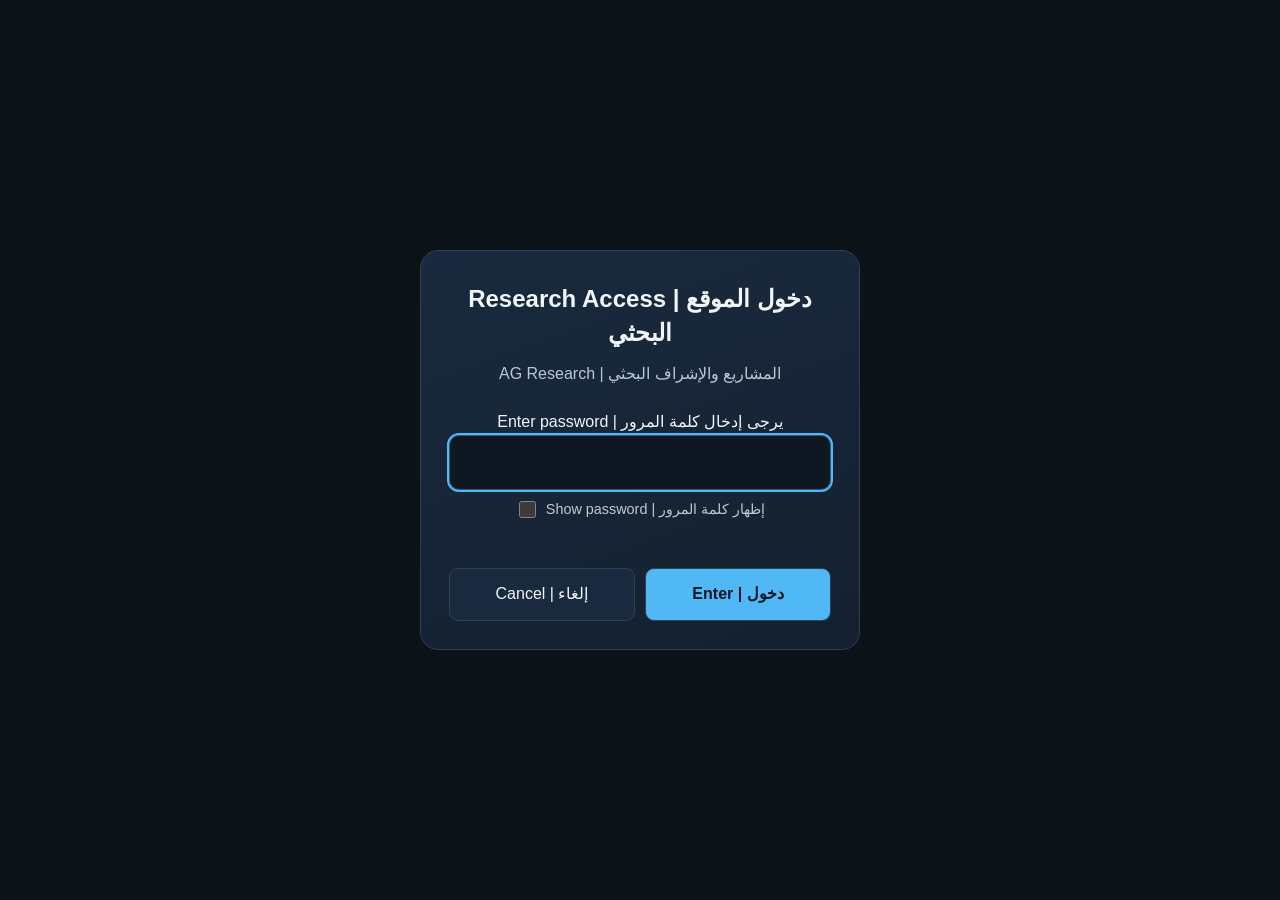
==== commit c087bea5: "Keep dark canvas and wait for styles before revealing decrypted pages" ====
--- a/index.html
+++ b/index.html
@@ -1 +1 @@
-<!doctype html><html lang="en" dir="ltr"><head><meta charset="utf-8"><meta name="viewport" content="width=device-width,initial-scale=1"><title>Research Access | دخول الموقع البحثي</title><link rel="stylesheet" href="access.css"><script src="access.js" defer></script></head><body><main><h1>Research Access | <bdi lang="ar">دخول الموقع البحثي</bdi></h1><p class="subtitle">AG Research | <bdi lang="ar">المشاريع والإشراف البحثي</bdi></p><form><label for="password">Enter password | <bdi lang="ar">يرجى إدخال كلمة المرور</bdi></label><input id="password" name="password" type="password" dir="ltr" autocomplete="current-password" required autofocus><label class="toggle"><input id="show-password" type="checkbox"><span>Show password | <bdi lang="ar">إظهار كلمة المرور</bdi></span></label><div id="message" role="status"></div><div class="actions"><a href="https://aoussgabash.com/"><span>Cancel | <bdi lang="ar">إلغاء</bdi></span></a><button type="submit"><span>Enter | <bdi lang="ar">دخول</bdi></span></button></div></form><noscript>يتطلب فتح الصفحة تفعيل JavaScript.</noscript></main><script type="application/octet-stream" id="payload" data-salt="7d+QwK4ddo1dxDLOL/NAag==" data-iv="7ZitsEDbF16fZ418">F3ZGkP2smK8tVkxn02OJ2ozrieyaRLeOFQpQJJUuXyuWDndGWhDI1t+XVMLprdqzaxK0xweYEq0C8svZF/fijfCi1Bl41kwbI5pqf3OKLBuDdWZE5gUNkz/rjTwVYSJEJe3xtHvBdB1Pkfnwu9LsacDI+afqp26C6IH9lSkh8Q+bBCSYiyZb58wcc41kEdm195KSw3VO9MtT9/2kQLdeHLt/YlaRZRL2q/IHfIhGwPO/XGJRRs61ng6L0CNQLs7zBR80NGTGCzxy6p4KXJEhFJn1jexaauPkO6IdV1GgoZU3IbGa5h42XvdJY3DnKQP63uqAhdPafD7o2rhqfb3poBMLCkAD3VRe3sg628A/DIKdfBYgI/9gTEa3t5+TKVROgbzBe0iTSf33FKGb54hd13OxCcIH2TELTdBKyjceD3bMXopQqe3cm/auaxcIuHHFOkduGy1hwlPCCA/uvC9Sm8+BnvQeQ5pbk940r5EeYw5cUa9yeshjPTtXxW29A/I/1mapBoqs/Zmiukj8rSP5ZhTKQLUC29zvl5s9cirtf/jl7ZEKutBiKvzyAFTj36YOEjfT445My/yT7akwZkGaBlshzsO2OF+PyyFseKzhKvZQcE6ju15MLv3dVX9eca9/zRfRsjFa8rvmLu5ELooP8VgoB/o5jTvb8sYKV0qSvUjboBnFkS30dili4TtyxIxtGUdcC6n9GglBqC7Tfnj6xasdKXoSjwRlqqe6KvN1bQnpXSDgQcvavHyQDQIT13H6PqMEbxLjA0BaR9dygzaa462bchpenIy93JgIHAeru1ArdR6CCZal0kdcMPpITwyQ8jahzyWPygnCM8s4pQt/Rjtxs64Ghc8pD4jjeyNUPLXkZZ37JqAnfI+P1CS8lmj9r9ij3KMYBi5o8fherbSrPtJMVwZO7PdE6Wkz+0E9yy88vKeYll8XvJvk8TWdKu/UsGgUUEc5dIqVsTxIPq+4+htDSbAi8inGEsIgKuBMG1MeaJzTEKa8mqbjFkK4br8lX3xQ9+VxOCgBHkl51iR/x5n1185G1HQifkR6ndP/W6o2evToLxwZ6MIGkDPX75Ml6DlFU5JRrkqa5sSep+Cpn+EWcei/PqC5NANBa1ObE8BTdnS/I8OBJ5TovauCjc6u51tpocEmTwTarKzmS6r6QutIqpZwp+olKDc7FLDbsT2vrNXJV6swSIwnotA+rRHIpB0PtBuVWdg/Hsi67DSi4zi+KVZqsGkkkrGOHoKSlJCKTXWMECY86gjEAam2Njs/Y2x/7EEHT71V8vyYI/QuExev5s9f/K8IUQbmB5+9XwfN8QPlzsthNk6dCuHvEtvzrOPI/d9M7HndWl/D4kksVzBBZ+yZcLF6asjQCfNFTyNiu0y+UhRgW/eXjXlowLN+JfOm+VMZ6VkXdZ6v/LpYfBE4IaCWCD30OqLBHHzKIb1yxcpIgUAixVHBwlW6xAOxzU3ZY8fYbQ44QF5vfsSh9y0/x3HVc4qdRot9JanWAfx6cy4PglDtgznbRAXWUx8y4kz+VUTDBsncX3ihUbHZ3/Y7cEwugmOKf7x8sVWBbrxts8P3R8f0SEm2ZF4CVGCch0+LBVGmjoaLAjhXyuOmGKpsK1KVcrVTHnn0YS0hCLoa7jT0KZNCifGrVHQlL9aECXNGD3iDhJcBUg/NeDnphkPA3Qlv0+7dKuxD+zqTwvppNWFOgFgD6Ht/QX331PNPGEIK5EfyrgondanMsAd/[base64]/GUuz1+rjxzqIq1BQcqsUtkgVyUrESSA9Uba7Li/ZDRB2vuB9n+3fOzC9x2vsQDxZHKZ7kFcBz19WpD+PaMTRGBY7DlGD3q36jdmjRDdxVyn2nFXUxLHR9qar0EkpzzlepV/pGHrnkdn2Fzbw2xuy9mfRU0znwLYCgj2VA9392SGyJ6HUGSSl9tZF7HrvoQjt/Q6uc8lgt0MF6JUnCVsNSPjUdUt3Cqs31PU6fDotOaAwaivZZc93lWZWnZJFs1QUlOIdBKUJPX7TmxlBWW3Ks6aZ+9enwbqsY4fKo80LVLbpxyaFATg0fE1sOq8zMuI4mTtbY5sCobtoLOU3O7Bk0bmRCsqaRNq+RDYJ9VRcTPYXFDu/0Ax1fm8VGqpB0UNGsc7tD1mEAx+CTNPXGralufI4MLsZ1EpxS5zUUGtZny8FrD3TWSlXqZhD5W5tvNohMt04tBb1GAf3TtrT0YaiEhrgCwFwPs0MCtUf2AQIexsWsseHlNkeYfxt9lbfSK2O1dzl4m2i/2Rhf1fU6vrFNb1rqbN0JzKbJd1NrHF7VPrxwb2Ys46Zt4UxdnKA8jI1Q1KLA7BMvC7PIK2FnyARlJOb/XRAgqvWmDVSR076xdysXquVibpRUBkeSA/r7SQtuOJtPitI5dIAqiX6+y451oBqC2bVga9jNtiGE+zcCZs5KVe6PU967DMLu/loJdITXaV5PF6I9p9UOXzxcp+8fsL9ibaGYYmRaiBzx9CdA4uBHqcAFT5EPrR7eaQH4xIOIV6aux0TjivZwWenh7wG6WAeLcAgoNe8CFF5KskfQRYkdDupDviQFQ9xOeWDpAC5GvAHOFop7vBOY9fTmqC1fwdlxPID/wGRdqekmdUb2roYd4B3SK4BhWy6ZiY+SC6rD03wbKr3FM3ux8NQSkz/2zVXsYmq9eaFwCaDyyDtMRW3UItPkab8yrhMkRkxxhHTZByswsZnq7UfJCQgfyi7WgV2ZWssxMgFT4bnDLi2bW9j5OsJW2Jab7ujjCPjgklWdtdYX0DWcXp84EHbnUcTb0NYW8uyIpX1ePbMRhW+nsQQa/8mDDOy3Eo6QGNGiOfPNTIXp36CgNj5xS4+N+W8pmirjJVd+0glJqet5XbZq/SyPxIGNB3Yud1A1dIJzf9nmXPMqgv6m9ZTy9+5IoIuwGv2faFxoDWwRQF/GyZlHEr4oOdGjl7FEVlxuYHJfLc8DLJmcvO/[base64]/OqjCrFo9IjyiUauhIYh0R8bWXqXe9xClVu3SLNUrsKLjUdqvqm8k2LXCOps61JndPFYdscXw2YfrjNWqDqH9f0MJ94aPIz1nlAoEEgjuYwu4G/MLTXs/Hblw8KplLQsVb/UGMCPDVju6T3sRmewhzYasm5o3Q8Caoa/1jXqwUyK7PU4I+KPbi1+7Z72f0oE1rmZpM/Lx9x6NU63C9Ke8PlI1UeZwzT1HJJrT5UVv0lv2ErWlBSVBTS1BHJmX4hYfSw1KDPoplMcKb4vg0r6V39L0ZcibiTdt/GJ7IkkgwtlYeveBEuJm6YZSexSpgLnxFpx1sMUnw4nrnB5XrWndCypDExvIqTnquP7tHAoZp7ovyk3ilf68rl2FdupphTy9E4sLzXtZCxCxnIFNfiGX5pI+Kfv9qBNx5iAWOcrqPbr27g6nSJgQ6LqAu1OSGJ/mwWtlzA3JunmmiNn+C6X+RZS8YKaOr9GKlY4guOoXb1cxvIUIvWt2CMgGoQzb3foXknJ38NUmMPn6MOEvGWrtzyoxckL5UXifhBuwfFm4wnASIS0POSnUccEqN79e0Dn31984I/JwvXtsTxArmlhV0pLnMx4ZWeDJSmqtRPoT/NeBPvTlUhPORUqEDy5l40tQwNR9HA3LRo3oara/c9/rdB9Ex5F6dPNq9prypi4vGGd6SzVc7dJnzh/zceoEMRqV/IooskpwWfzwjexLhkBfLJJg34Ee96VyftlrQx2LvynuMnF1NUfM0KgGgmriOof5OvG9VF4uW2lLBoSQsioXx8XbEgwbhRHvk7Hb9iICiaAM/3dv1lGMVbguOUA5ckHJGCigl0I7EjVyUbSiGcTpXB5hVPUJDu4OSreCCw3Pl81FxGaykf4/IXTT2ECY7nXB223WYo/GbcGEEfG4JGh9UwzgCMj212r/P0xkWR2o1mMkM9yuWLs2e70TaY5+kUGfwiRyIoLLrMfiyr/G8wRkV51kJzg5e7NgZx5e2s0ov7bM1igldBXzvom6hM81IOlFzTMVDrypc9dPXVlZo3c0AjaTbosztdFHKXgubqHJ8LiD+4KuMTOap/[base64]/[base64]/RWEvtSNX5hDTOTMmQl65GQNdrANlbkm0wq7OVlqPdX+zi7D7oiFuJ/f3CtgfiySO7uvyOugS++k7H1BQaIjevhbh5dg6Vv4Jl38GviJsCiktlZGdOMeB3wokVtBv1qFZepE6QZ1dNyvFGP+H4N82xULxUTJDu9nVCUfYymoxE67aU/ZacYxRd4Hf1u0+ZCiyJrI9G+CwgXNmwvxC7xIU+8IwWUqob+2hHynZuLXA5jrWRlUCF5oG65XYWEqiKJDhK/mp8ZImc0VsmKAw5r3f/heAO07v7lZ2Nj0Z6nm69MeJXbCxbcT6kXSR60UaFFNHqDt+9RaxT03bcjJTTweCzFt97n3KfNaH8QAUZAcWiM7ZkwmVAfmaP4MoGpgWdORtgEpLQ7nVqGvKcrSRWK2CWmkNm0v6v3/e9kPGi1WrnCxe8atnClzW38gMeton1jooWDfKpcYYvcNuS0XCZdA/oCl0rqQ4WV4UT2mhmk5TTGJ5BXPCXXkEVsm/QNfGM31oMCTa7uZY3PlPjoA4pqW3JXXdhyLQkyZ60mYvyom8jC5SrhrhsSzpZjIlCQTV66mLgZQW8TdmKL4DR22Rum89mQbsvrUuN26CHhzPSRWaj3TJFt47ggUYGoQkIlll76Y7sRUoylsInEBp7tRt/N8IoF6M0S+MCfPZTqbprxWxAmvuX4vE7J8ocGL21cMxZhXSfMTyKAG7zuAGZ8B14p/T+/D+RwWeRiv0kmASH8NzSMgFWLC8Zb6seq3sf6UaeSJVVCVwdh+Z/ulaTXNia9XskyzxV0V6hWvlgJtxXhKwCvXlfhlqhxau8PI5gOwz3Z2JRgAWAVB1qSHMOmxP/DTG91xb3Y2FEYWjiiwNkPQ+6hXSEUxp2ra6iXDmW9+V1M8XNWdVoTJIuCLGVD3SzaQK1PCkUHLd8r6zxn61GBJBtcUrOw7o4TWmE3zjS4sGlDQ36IXmq1LLrgkA/R7eXorSV/n4G6JohMZ/[base64]/jFwwPoqkdhf7dO+iRbIHTdIhDoYX+GlQkxkS/bbjM+8ry7hxiQQjoGd6PHFuUS3p86r0Zdn7mRdm2FGKPpsl9gpGjmldKgNvV9lLYNCjwJNBRpBufRxRj3JTmstVVAd92IN54ul3fv8RfT5IXI59t5+Sg5e/PHGg48SA32+vg8vWRs8mhb4n/kzIWRsmTUZGBRfJvwCH2CsTZ+vlHl/WJHF+wbh24Yl3VunS4pS7RIZP0pPMF6GpAtHm8oAOTFqh7ICYPrJvaLYblJunZQ6mE96uE6N7Sk25hbYsneiW0KT9LU4CToTXcDPsTrJjWZ1qtb2aNIUaJXJQ3tvMO0hYCoMOdxipr8vyicTym7HxPrF73+zHpy3A7/kU9hak54ZIAfJ/JfOt0tuTvWu5kal2bw2INZWr2Q8+bG31haWs0V+hxdnJbXaIPLjQMhNTrdTP8XMiuLHG6DFqgi8h+jABbblrTl6cEjUzYrv5m8/en5Yk5lGDCt66Oh95KX0RZL1djG0ELf3cDeNVg4e69DAdPQATn3XypLR5x0+OXi4lL1fc5seLJqegohDtQdcx13J6RYFWSNKc284P7q14iAQpX+GOlX7gbXQdcVLM2xP60bdQXN3unJHfXQ7tZLsw/bhTi/95DfxBGw9VTGXKHtg1ltGxbblQuSxEnnmVxOYKGBKhl2p7+ZYIc1LBzVGUgLY5hgj9cpYNUXVBwRK0zI8WfXjZR8muQz/usnFw/XJ9ahoEvBXpXo2l7WBi/8IGw9umHRBbSGjxa3mLN724JIl3Xy9XqsFBVHVqQ6bog+wyvnIVOAsXASMxCB/lEYv6hOafxocnrjPemBP6WexQdaUywcDkCtT6Q/[base64]/U/ohZWY9CppdMIHq5DT3/IkoQcVKxT21KnDu6U/96y7bKGspWXq+yLgK51p3ck/[base64]/Pw9aT6k8w2z/IYPdvb/y3Ocsus2XAtbmpWA9v2v6XPuN5qi1Be7NzIf0F1LnFq+t5iHp7eWUZvCx/aBl/kmk5Pn+mWrx2Rb0Dtkx4O+5xx/q0WN7QbDTnBHR3po2X1UNYqod4HPPu4gQJYRP8qT8e/fhFrAoA5vGp1+D3ToxWUuIieEG9nN+Y8of8UEaRPZuYpvJbODd1HIiOOGNAUmxTBv4kpI3j0FTpaZNHpR/qL/Ofs+6silQnl3JdFPX5pDQu6YdB9MdKHl1Ww01IQilDqp/JPMU+1veN5LosHGE/PSWJZbkI1Tk+Rbc6wpWN+t9VBrVyrs1unkLPJXW8/p6jz3A9d0rRk6zh7Fl9J/y9Z14TULFX1QC9IoD6QAqcNgr5ZksGv+/LaG3ZEQpGHX9aCQz5LFrujjQFDZCam+hg+GDQzqgz3cNcQoeMMMyiUZJra4g0aI/C26Y/IEibKV1yL6eZV8ib05hSDO5BgCQlpyAJJ3z+vPIiz8+WTZmxdzg6/FD3U+MJib3txiBNWkv/s1DoDbRWcog0PEb6ayIu8uCT6DJ2Lgzik6qlXVbiXRZzs3qpR3Xifa7uvwr5PClLKl4OSDGfBkbcOnHOz5fQlkY8YiM11WhHE36m6OjSDFjHcq+ne+h9FeYInLjwXydA/FONhGjpGIRs36WYqkapqp7B3znGenoub2mdOYvWIHtSuZBRO2eBTI6A+FWx8DkZklgDdXlHQzrknkz1bsv2wzazVryGhF4A5kHNkbOQKGUkmXQeo55UGaHuCwXuung32knFzpPdn/ktVIxWCzgEuhefwgXnQdxtVroDPfivtYR5xY94kIToIN2K/sqWa0hg7wHuEGOYL2b3KGAamIa8rW4QzAI+sv+aeRh/ChL2/xlD5CMu2GpFNZa7MAR8CYcwZ5hKd1zKpaELgmqW8z5XN//qU86l6mls8oQMV0SjJ5jXhCXr/jvYBH0O9XC2EZaV2HSESM5Rste8zLHXI0nNbAGSt6RVqR0Bw5fIK6v0TPx/K+YLEGAIiulEpeAVDZCqYXoGAZwPPGiMn2OeuhjSxL79wglIGt0bL3CJCDqOAIli0UeQkwOujRd6cLtWhP1etmZdWMEoyVH9+jWzL6yvanVNaJmj4qorgaWwe0D49nLYXHnjacUb1lsKV2GB4HGtK2X9KKj68o/AFKuh60/Egv9wKDA2AA2v+NlrDGTfnS16Ja6mFdzfI19LBzc35YxBOc5viyFLmUMjRisBJP+YZmmi+3bHCS4AW0xmnnWLOTOFAHR5pJgmj2Nks9D+s1Q8rSkXyiFCneI8S2EVkEVghhLZxLDsRnGk3YXPaYXQNvnMIyekLWhqm43I1GRcJxt/3I6WPt64fiHba+i8TpBrtG/uWTy4iygiFM3YoxGDbzE1eov8JQSkt+oWg202aDS0Mb5Fa8cTgs6iffKD1k/U4teKKSUU+RqC4Qe8n8+Jwt+dYu6N4cH2uw0QKjJVR/4rtzjBR5uhB0k8J6hi9k+JVVJLxJ4o+jye3HgfRM2IRIWLJOSJ0jiu0fGSijICdfH3sxxcs8CbpmiOf/+XVkEcJ5cCeFj+vlKky8UB+FRDk3F6AaJlu5JZQvSzPLVRUCL12+shb07UI/NH/l18Oy/dNV8vRHio9zu07CZwqoOPD4xX7S7GRZcKfKHZNJep/yc5RtpWjDfPETx/HYs3jcGZ45kbD3N05+omzKhS6HM+C3+S66ykRf/xQ0lbGYCUjmV+qJz3On1posq5fo+8wDZ9MfaToZKO5J3dwXmkKmQLbtgLUYyENutPhGMs1oogM6FFnqJUk0s9EvNZShI9DgdOf3jf//g2CNXIzbf9HZEGXZMTEHPw88kywhrlOg0obFYCPmgHD465A6IKKGwSpYhLNS6SQftt5pON8LT/cPEZqGRolaIPjDjUAbjfm8X27JaqxVGL9oewaFOJBwF+sui99N8e7LQhyispm7vAgdpq9gxrkujMQ8i3rBk/ezrohQ6DU1drJ1qj6RJsbxRVqTuugrWJ5AS2dxhBhyBnJqtRACvcX8TUJX6XF0bGCU48rH6xR0TkmoBjhR0xmH/otWmi8v8iKk+ldpn1vr1JAHM8U1lTmTGBu0KfNiaAOolmW9EVxNGTJLLlISKHZQ7fkIO2EnGmg1gJWvHMNBB0vGdS/mw5i6onjv85BcbAlrRsrhDSCAipB3bXh8Eg9EtnI7+fD2DF1GOi11mWdc88S4Px7O9HRBmfo72Rhp7157o1DDLkav0erWonCiyjaQrSPS68sF1U6fYLkuXG4ueS5nGQ4zdwfE+pf/l/9/4scwps11Ck83wruKFjOLeHr1U04Wn4bFE8ELSlZ/q7l2+ItXhWQ8B64Jjql63h15OBjA4ywQnPEGGpVD+axlk7tGhoGnZP7LSeKZpimDpeO3ktVmVcXIyjEUpd2dLLBUhSMhoMF9Op3/msl+qWyHWdd8mWymYs7DqKio51ZCQ6ebnwPbZoafCUzLva92uQKa/KJ7TrxoSStK86rI00kqCJb0KhbQ5udeX5NW5mjg5daUL9pB5l6UkXRtJe0T1NIEyn6wywZuE4DztV6hAc7Dz9nCvZ/VVdP4wkg6IG9N4QOw0spyY9WPqto5Vw8YGCum5nl5an0hvPP/K1qLqkbNaAby5ISySK/d5o/kJORgkCZZoT72eqaMRBoP6DPPKRb7qiNMm12snwnYtqJ8zzN/SZDSCkeKh9b83BRu45IGfKUv/BeWevIhFiN/ujhMd2vXqAJU06NcxKtyoscPs/ZdXh8akAJ2trc3/Vh/3LY2NV4wsrTgorOIlb1YuXQGS3ap7achBsXGxYue7T+31D8i8bceWYJtv/vUgU5xusdprZhnhhNYY+kfYT/o6gi2lUQFFaz53g5l8lCjMvyF6z3o3Q3Ia6Wo7Y5IQeYV7ZwuD1BtC/9ZIlKv5m20ttRaS74mMGTdHgzuEvWIqtkHpaiA22yZLoU68ztPuRb80cvkdRGW28J6MHAr1KhOvAyNC/bnJ/cfRLblNwRWMjxlq14UNSuhzPqjh2qdam6M5Y117GndVlKpNhVYSCLmsgLo5RPfdbFdtD0H5V0h+WOg+fPikfXmDz/kiDhA6LqFDZtp21S8YjGouHlAHGi1uSCO1NVRfScaMeUMiv/u/mBur98kRCxHPqgbzHXCdSbO17bISJsSgjymtWp6OhKGUwpkE/pFA2TBW7CTDBEQQWQZoz4miEvKCcD2iOwmEtFhpNK4qKtwlts6Zm0uzOyauiIi3BhdLp5W2fEmYlsQTkJHX2P3iUgsknXEUkNq777UWK/RPWOzMwWkvOTKF/AyPbzVkNGs+3igI/xh1XzLk/ys1yOv2xzT/aGuyaItWgVflr2vwikGxnpI4cJd3gYXLwRntFiyd87TiCLNA9E/IB9nKJfh4LXFpBO3FHVKP+J+d6vAGq26H1RoyneBHi7s6mmaLWUpAFeTMzaWc3gO2PN8sn7Fsc/0yuMwS3jSlNtWtQuPWFjm2sESenNVNHplz0nVdNEWotaN6ZNhDBJTBvkqL/nL6NR45EhpLgkKi3viyT/c1qV0hAHlQRTnX03FxEDITKhEdW6yHkHrcVow9fCCTcb9L8EIElMhL139rdJdlRKQJomDq6LCU4yHtaIMWSFWJlDwFDG3O/3+i41RVCF6ibtcTXO4uyUinE94+G47kye43UrC0nvkO50omZx+7OdaELL0ASyJpD665IseU0UwLdsXW8FMeVbY96+s/+nb8ii4xT7/[base64]/J78trbxDzlZzXALVL5S2/psLYa0xf7oMGdiFMa9wUHn6JEaE01U1d60tdQ3iVFKizIJiL3pundllU6uyTEA5fCRbv6Jj2PQr3N1oDLJVTFoDnpDrulo3HeA/ED+ggRoEleocwfeeYSgXdMtyt/6ORZi6pCDC3ABnnoGldUVy4X7tqxlqxLseCuUvHVzV/LkvDNez7IBTjTioHoE/zrmHWX2AAEQIoU+zDl8RoFpnJhTZAvPp8JBobkcpppAIURuBsHnBAbWit8l8uQtBSuR1linM2YYMemE6BF+6/ggSiitliz8o56XP9+QSR9McnYbkTN5yQ0CY7AGPoejJAP8JlvO5/CIT9M6m99wXVjm1KILETv72NJn2gO2tJ2kWV3sYhxsp6AXYaJEdy2kSQ797SKQ1di9sKuhs0TqPidry0AC1eZR0F+Qvidd/V2w9/nfKhABtmCeKf6CHARTMseVQxW/SogSx7Nr4rcwCoNQPn342w0i8LReRqmc69sjJPUAA/DsR5sCXQKv54XwKf7uGAcsxm/01uXL1uS6GuHDR0e6J7jS+yJbKlhDVAD4nyVWw8uIfrKsMtgBXYbsg8OqDmdARc68dLcdnDWicarBiowuTPw32EdmtQ8426KMrOr3yiXGjRCrzr4GnvCMqmDjlqF+d3GtWMKGKJFLU7nGYjzwrpr056lhRE35zx1y4K5A6FVZ9BkZ/gL1PkMNEDCBv4a81AI4JhFh89SE7BLQE6sZlVrk3ZARm8PhQyprZOV8T1FT0sd3UZzk/x1mHu8Kb3UtdPfC5Gy6m8yOoVEWl64rWOIQt0aWFFhLhVMXDoFCwYkxeFQDAq3EbsCin/b/kbPOLn0tTidPV9R+hP6gnRvVYlAYbNt64n8U8dK+eoN0qq0IFGG1Xl0EQVkn4+Gy/B8Cn+pga8gdhe/It40XwuQbOKQaNIu6KnHH3loUGiW6NFZfyud/KBshJB2PowLBpFrHKXGN4DJvlm9Z3N8RgBad8F7S7hSi1nPgNUvW3WMKAD8d1AS3TFNaeDBMHB5CoJNE7jKAD+O9QRoE6nkCmQZZKRbF//KuJZ+6QOUYwSbq5uyuVyDlUnHx2tYYuNT3wLXXkzF5/83MXLV8RWh4iuTg9Wt1QrtuSWRggouTU/WML+4/hdNWIW0bDfbiSyd1hoo+vDhcfNGqE0etOPAGkd3vqfxSEzJKKanLxMwB2mB+KaL/DhmIhnIdVG80K5Pb0GHFypDT1E/oByHaGLpUvcmAuAv5bF2kTdCDf1wdw6TMcUrBjZ3u5MCplGthdbMYMwwvUILmGTMNMeyIMDqaNX44T9mlfh86zMM8YoS5H/Umxt979DZ+UY/[base64]/7ynKqvp45vYFUYDQvhxr7jrmj7ABz3tC9ts2kGLnO5Om8UzJgFmzM1J4pixu/+f4X1//6irgNF+r35JXKVAPAfHt3IjSBy7vuYpXkmaklPa8gjzjyJu7kEy/kWUZeeaVlH8Cu2nzDJU8Ai6EFinM6JuQ25V2eXzi2SNZzwJ/5uCL+S/QP3FzG3JRMiC9HgSJFv7JjerXOR5XrzEF1uQlZ4UzSRDih/jjySXxUbgYJTeEhiLCPfkCa8MkPMhfIT7wZo+Z/8SuQMQO6bssQm2jG2qcP1+ruMWWjTZ9Bn1hO2KlAaSwOWBoM9XOocNyihw37647OnkBQQFAaEtq3z0p3hE/TURjirumXxEzxqcV8fjexVh6NniWJVObhHnX+6O5lx9s7gr+P6Z3iA/HIGDhEQv9jW7Sd1vAeTv8dTLZcb/r9lLDnw5uaTcd2flCGua5ygMpxgDsg4ZADK5CajgNSN0pibPFAeDMuBcRgEHms+i9EeAgqZhDWnnBKE43Lumdbv3ei/V0WX8YtYbvnBANB3day8zEa1heeTFQrEQbaK+AnMBzFDJ9MqgA/BnA3ZTpM25Ym0iQOrVzi/qswBJG2E5dBEhJHJwjZ5Mav7MwyygfTxgQerJpnqv0wI2LxksaSq4M4LJm92hCc2K8OSsjlYuOCZvSCG9raAIsAlN3f3z8JpIxX71fxRPPnGFDV2vwMfDocT1I2RkE6I9tnuP3rF05iqYapARhFE77G66z/5GUxd5M4nPD2f8Wc2lhe002+ElXHTvZcJ5JRzd4nDoqzqTpSgXsC1lMBhRDgx97V2cHxWCoW0FsV5B5JUdtVRVBc6cDd8LdLc7eKtXbscFAg/IczxbFzUzn+mCioKE7zUEp57MJ3UrFPRG3G25bhdvITXeE/rDDEGCjsHpaJOdxVKp5lalar5j/E79qBg3l6gbHY6uZ13F9ceCwSIoAiRIRITLX0M8b4bc9KN+JMTStItVaqHyn+aMkol+8SxE5cRK/sRoXpy5lICS4NUU26Y8mQbC/4csv/hTdd1qgTeev5hhXxj78W/8d7PP/uRa9pdgIx96GVJqRH7hsg94GXsQEgtQVxJ3DKjBRTr2T9ADsXioaphOflygWHMOlZIqYfYPDuPfsK5A/nEj0tCq+sos3zBM+B0ADZldMTs3ZXEMQN6aWNSwNFlOBTQXxudoptgBnbO5u0eLkpLJY/smHXEvi0/mpBvLQMr5w7L64Q4280tjebJxwZdDGQVijx/[base64]/XwkwkR0Ra3HnpHTAzK8M2Fldet/OuFId52MnhMkTsd0sfesjfS6kOmohyZhcIMjUSHiUdnpEDyecMM6U2SJzLrXfEQxIqTpQ0viD554FZoZdbR1CB88a2hPZ24IvKmDnFQ5+nCM2dA6</script></body></html>+<!doctype html><html lang="en" dir="ltr"><head><meta charset="utf-8"><meta name="color-scheme" content="dark"><style id="first-paint">html{color-scheme:dark;background:#101a26;color:#f4f8fb}html.restoring body{visibility:hidden}</style><script>try{if(sessionStorage.getItem("ag-research-key-7d+QwK4ddo1dxDLOL/NAag=="))document.documentElement.classList.add("restoring")}catch{}</script><meta name="viewport" content="width=device-width,initial-scale=1"><title>Research Access | دخول الموقع البحثي</title><link rel="stylesheet" href="access.css"><script src="access.js?v=2" defer></script></head><body><main><h1>Research Access | <bdi lang="ar">دخول الموقع البحثي</bdi></h1><p class="subtitle">AG Research | <bdi lang="ar">المشاريع والإشراف البحثي</bdi></p><form><label for="password">Enter password | <bdi lang="ar">يرجى إدخال كلمة المرور</bdi></label><input id="password" name="password" type="password" dir="ltr" autocomplete="current-password" required autofocus><label class="toggle"><input id="show-password" type="checkbox"><span>Show password | <bdi lang="ar">إظهار كلمة المرور</bdi></span></label><div id="message" role="status"></div><div class="actions"><a href="https://aoussgabash.com/"><span>Cancel | <bdi lang="ar">إلغاء</bdi></span></a><button type="submit"><span>Enter | <bdi lang="ar">دخول</bdi></span></button></div></form><noscript>يتطلب فتح الصفحة تفعيل JavaScript.</noscript></main><script type="application/octet-stream" id="payload" data-salt="7d+QwK4ddo1dxDLOL/NAag==" data-iv="H5x1ILClclmN3ahg">QRx8haQ6m+Geho52dqyQUG451GHuTfVzt6SCDe+PwcE7TuSH06KhTjXb7bJC4pyubHoIXFjLIfvs/qfzt02F3SRNkoJvk04uwbTNpafifFx7Jje4IySU08jVM9TtiYObD/PIlnzRG2lm/v1yvMP5dterb8UD30pfJ/DtWjUYAx+F8MiYJ1wOevro3L5f6926fE5suhBWlfY30hT9EaNBRR0l9XZbJPu/Jdhc8g/7yiPYuR+IRdHGULyCWw65lgtMfkKhsNdbvmr/JKjlLFdXn8T2Os3gqrunxiUfgCIOnYXeZieKawUL5hSciEtQhjbB6JG25IdXuFv/lYLmZnBzqIzEAUh+FjT+xgo0q+3NKUj4JYSvnfREoWGvuy/qCJNUi/EeXmUHJ1AjxGtMluC7OzFh955eXYYG5e65ZyFqsAWcrNddCKyeIbSHjCRsHq9oaPvkOQFA3ur5PTT76ZCQBvL/[base64]/m1A3TGkIKiOvKHX9eDv56/zovzXoD710o37EOq97osN0c8TY+nTyrEJ5TSlLERUvtT2aTFHI63U0SZGdLZMXo0tMibLk1/kbgGiS+gl7w5Wwf0BibYGTSsTwOAX2HWbU5q4yQgtagwP8hL3W927yPj9vMDKR4jFb2fCzKij+quwkPEXp5uS8YvOd0q2V+VFx98VAunf1KwvXtdQgo60b522qq+G1WeaaGMTbZW813Fe9kufrBS/SLGOpBlj4ggYVREHhE31qsM1NXkp9nC8w4corKA/oFp+JZPMto9VXvrhocCYSz6CCyU2ysac4rDnrs7KZxcQIkG9MAkCOqZ3tWSsaWlbMsDsPdu0TKSR3BlitMWgbdoNL6Wri/Q4BLieUkgsQ45rFuWdOE5OaFDOkbjj4OVebLPRBB2PdF8oG6BoiW+1aDyxTDCM121NAziy+vLru2S9XjB5dlcbGOgqW4wCHG6+xIAM+EjKiniU+XXtdu6IgruTdCKU3onHECnF9XPpHNsbo10ow0Ukd2bTQbbQZq2TaIPdRwBuUrNkrCxexl2faFhBjmKm/vif/SGHnP/pYQpnYCSRan56/4pFVeFhUOAgndaMgR7kBD7gBVYY+5O7rxFpBv4JsTAcEc9gi02SeG0Lv3uoQuKLXhSKxeXSGyH+/Jbiw4A6FtEWlFgWNuM0BrhWIRjHlBaQiije5mnDiOIBvsEbQ5MkBHbnk95jrdToUrPs/TWI5pJfgJlnsXNF20ijpSNs6XtuuqOJbZrYZ5P7gw0hkH0qnhA2shZiVumDCXB9n5lt/lygwsO3QE+T9RAdMVv+9Ow4D9B1tIX/49b8R6XiPfLO0lnupjPH9tFn6An/1VoSwtoJKWHRyWIjYQ25se+GFaSjCvo9xwt96c9hYYyCLd4eR/A908zMLiqkKy79hD41D6T7X/Pm+tUGuyT1WqFZT7h4KMhfPPqzDq/Wt7PJvc61jvT4UIgpK7ylbHgOF/HsbHBMbzQVNLDhWqvZeFT7GLc3aDnlbTJQ4c/7/GjxOixyfK9gWrTrk2+s7ZlTQIkuw3WhOEm8SQBkBzu5k809r6KGtYYCXf4bxJNoH5qHLRArHrfafPtdqzgOyF5ROIfT3LenGZ2Dz0zqFl+6/tPiuIiqgqQTugVj2dy3ubEsxbDKCYvb37WfmPr+Jbt1We0TxFpntfiBl5+iHMDJHe+Nn8Pc8h5tj9/kH5uHc0JYumzyCRmjOYX0mvWLgHQc5z7092OKKSB/ETTb1a9UYTbc1A1LF+WFnUpXOd4Qc4nrCV8rbnMGGrtjqJLJnCmq/NFyrzYQIYgh3/kl0cDaz1q86apqhe0D2JiWvMFwEwllpx/+7q3lBfIjsxjW8ZSwpSNnrGdbbZ9j1VCiZIECQcwEoQU7HJswDhHZNKCNGF5HuUweEh26mcdRWOWz6HiGYg3lZBU50+pO9oTwwGPmg+bp/rOrcKgEovOBsFLiieubFxxhbiGs9yKQ9WAxRtlIgv+sykN8hjdB0qV8Wq/oPtfvq0NAOt0wopal8GU6LFrTc62vt8zB7u/222XXTtFFwO+b/gAmIG95lIORt5YDwFshmneXXJWBHM/h85npDik6q/DJeat5/[base64]/FRzgOUuuI66MdilnWcnZy/FCU9w8iYvfdDGS/4bRfD7d7lhOws22qV7RAVGXZUlw8uxAl6Xy4Z0V9N/MsQvixoBx4HHTn6rY9pWkv5OOGieFzV5z4umwtCiCh+eRsZ5JEEcN/lJV52f1lV783sN2ufzjNrZtYEL0z7xdmt4+UgTWX+QM59X3vE28JZuK/FpJG/aR9bNDjxnZi6vZek/wd8IvqVDd4xGKgGnaq/Y36vQwg2kuZaMt+Y1U0F7ySdEmEejuthNaRyetpxpqYhT4yMAgPPqJLiC93TRIefqshklwkSq6F3DLW7c1INMRUgn9VZR8VPoiAYo1R5tm4jHs/IKOa33iILmhueemniTVSDjWOI6fhAKSiEYWPOAmK0cxIuQgcfxDpdWmCzVfurK3JlrQhkFRhDRMhIrk/wMTLAo1qZ7SLg2r4fay9OFFWINBWAitFGOVw0ZnrnQHe30nqeyxy+KmAVTHSCyjdnf3RNMHH7rTg93ryN4NY8HhFqTJSsdP3gsT06ENaTr32unlKS7CB6wXPXI4bS5EYSCZKCFipDofuk6xlSfOTbS7wPvuWSX/d0vb8VQjNGOPArTccjDQ9FzRVEjfF8QtMw8zdxDRLu3Ao68s/+8lg0c5j8qGf3qS3eQmBHftDhKUVIqmn95fgm5TK5H8e2hnXB+DTLn+mFCy+0TAaMUgBOdmvBL329szNbc+WETpSjyCekizgzcxAHo0X2CtM/Fx8WjOYfhcGNJPXT1iTpuy2ZcvEjh2Pi0CeEOWjsbBdjAetkJv//bvPQHZaB9EngXAoEjr22CKcyDS/2vRZAkJZDiyMZWWT0fiPYeoOs+IqWfnmStE+hXkL2w7pKBuowRPQOIymzrGbC3ECXKHYyU5MhHP/gLYi+LwwWUNLJFl3fX5yQIribQzwNnrfBNl6HyLy4N9SCAKybhMDTO2+C/bTQIQGkEUME0jWP98u5a9zBwMbr5l6NgTc0wLnhQOme7UdNet1j/ddqJlGOuz30jhr/FecsjRC7m//O3BR4g0mH4WMPQZn1tKkoR5T2lna2IQ9YijNCYkrEsdY6GrCJKOXOiH0+AHkt019G8PJQY7xcdNSlTktSr1lGWM+d+Z/8jAmRBXzJWGJ1IuFQfEv12/8X/1fz/ooUVt7Hy72NmOgtkHqIt5fvhueqGoQLbE0P0w5Kvh8F0qItAvOs0TrsUQkqfI1vJ+lb/xum5FnEJHDhNjsoqKXhgfifA2jxNhL/YZeXEZvOMpy87Ofaw8//zLTBBi+Y8WFM97L6jKWOG79+renD7TBoMdLTpfMrC6eEmyGwyF3dUPPNTl6+zdyG61UpYn4wsoNEetfWLbg5cZTmBJnmzdPmUgHZjSyJDOVa2cAai4Qqp3q3ad4UJMkZ6a8F4RjXX0JV6MyqGHBeKHbw75b1sAVECaITDlxJO0JAM1ST5Y78NY4iBnwuNUvAsBdEr9t/KPli6+cFWt8B3fHG6hm/IoxFKhFq3Ucz3T5YBYTZkqzbbs6OgO8lS4I57/nppIkc6JYWJyMeV9PnCgA0h4D+ulKpZKuqD7D7xGvkEVYW4WP1p+obj8z1HQVWvyf2fTr75uXIH/xYlXPFCk4pT26sGJVHgoSoU6qhDswBg3ULNPBKUWXddS+ZBNvR5iNEC2aPqMhw0hERgk+OUJ9JHcFZFW2kbdhYAoi+1NFx2klgS+TWNJ4quFipUAz3mzCwxs43UdFOmjTZwIGtqm0p4/g9i5kd4wTSFblZlUGuNhuTT1gYmJC3yy4M3hF43ky6iovqxXizGBRpuCdqNwyVyr5UKzNVYuOA6i1mdihdn6PtSb/Dg9dTC7ZAlPGEuI0DF/rkD2PMobX2x2mmJX72Eb3R+AmEFIjaJUMwo10RypJHcSN6n5KJ3alTErsjVvEQj0W5CCFnIkVnwNoeiL0DZtDV5qbo8zSn7514x/MRT9ItXGaYJPZHI4Pu874nwHXU6WI/HGsHWYsg8JWQO2pHrDPZsPEBSe0XQn7W3D9CA5oaW+EYcadvIQKZI9n3dgwakCcLN/963BXj0fjbqsoldmzSsX9XCji1xn8roayP+hj363P5WLVbMfPyj9fly9RHGKWq90GCYnFo7FomADsglYWlDmpJ7YErn3H7NNaFnKucG8rMA6fwgynJP9kLIR+WQ6uN6I9Yxt5DoXAgYigHf50OQTIWiAJJRycACj2zwflfdcoJgIVk/pgVccsnOmnCJpUrbnqW75eC7JZTqCq0YXHu8fijo1Osrvd/PUDMrs8iYq/wZASI2QEuAT6znugwnZCu4J0R96nkXhzHYbeBgvdXEdM/34CJJt6GWC/A7viY+i5XyaDX3h4K51a5vcpJ1zzr9V2Y7a9nO1QUYqQMPOkJCl+cH5SM76EOSyWfcH8BzskyFQEgQPx92TYd96rH2Y+7H3hRP/sxBSP2WCcWtN9cwaO4mdlWgCVrrhlf5EcP7085bpIxJ76z7666yl3bmkiVu6JfNButFp1MxoEeaG4E5kmvpk5zK2BSDuQHOE/MP3YSyXzkiDEpkdtlEkA/4j/XdRdkZKy6aH9RhpEn+WnKJMr0bRSIB1NMz9XI+o/ArKN7XI8HOzE7TKZ3X5wnd4qXQbLeYgR9THzqNrgfGuntXY5D4eC9rrc1EVN/HlMNnyQLedu3bX7kzKcc9qnEc83Ck8CiAHOnV1MgVhKirPRQ+htq6CPCGA2vKXgHOMlmZ2E7bFOSjmoYKTnMMJYeTY4+15dGUyegi63joXklSajEJvi4/jhWQO4gmTxbNzDr6pNIWOhaC0FhEblPbxqUo+hLpmXR+D9rBc4ItRwuejpR1rOC1eQKqp4sh6x84WAqmmfVh0zvKhWV8gihBqd/7BHryayhNIeQnP8NYh0L96HG71wOLvf03RandjRBsd9Tve5FceZNf0b4fQVgh/BIdT4rv53xFpBe66ze7BXey3Tu1hvaWayWmjamdNdnyYYKck+Vx0+skbmKS0NJIKM9wyUwHs7ZuOKTNGAC8CkY7RRbKDbpHemi3aDb40s/8b3quFBMM1ClTx1LiYPb80ZcexAsznskfg7jmACIpQGp7IwW77eYAoaKMMB76FmWHkk0hvUf7OSYWclbfRL/[base64]/IVPZwlMpn2WiWMVccIR16KlUQp1PKwasZWokjhuVYFybLQUwMkDAlf7thDz2ixKcKpEdQlPue2Mpf6pnfM1hXVG0PswnH3UQ9rIiFz5nulXcYpPapzk/PjXDY6zMjzk2KuZn/7Y6UtReJtdUugSlBAe8FZGeltpV6Yg8oHrWeE55fU1C2ren0utKDsrjwBhBXZPbQ+WMRsaN+PkHzD9KQjqPDYEvutJoGkgD5NzthscBmq8E5VJDynrgmsOatJt3Cjt0w8paCFDUQEgdlia2nKiNcfPcTMeIwkcERc/jQavdB2mvZ4WoirquNYGH8NX6gCWmoCzaOdWXY3n7+4ICa//U0PsAY81gCGJpMwtYDT3aURUckV/CYUPJYrpXZQUesDhGJkP7zin1+6Nvsf29AZoOCqeIPy3IyiYduoP9zyvKXO5sM8u0+eEUXip6M+/RQ4ItpFLv2GQOr0J27CFP3U0mA7ZpQ2AOLKtpmMWpGs8ajN5CTRCOuug02imo9nP7FS+1sxGMZBZ+6Ei0pE8LbUCGC0hR2Hqkn+C3+hrkFWO98KqBNmDQAFrKJ2Srw4/Va8SG8UT9QCvlC8e/[base64]/QSUGc+n5iXBpUMT9md7x1f4+nhCsZmwfvDenIuuT+F1KyLbYIAQrchbUh7pBYh5KbxP1SGFsGQtTP99OsWWFiLTbw9XsyI6F3rtWkse70metY95/i8I0w+52D7eZRrP6Sv6vkeqmj1WuTnCkmd3QjhVN1Fqjt317cm0VNqgrP2XnF1XYbPFmcLnHW677rekznQD6fq8wdPnSdxrw6UJr8sFT+hwfDZxQN2/d5m4tq09Mo/ZpM+xLZijnSP8QHhsIUpDvHmKuI4ZHt2efJa/5C6TIRm+/YaES/tmbzdGWff6JhTf+2XgLN3S1bh84H7n6FakK9YdTtmmEley/PqdZShLnhAdptBMr5tTTc+OYVXandyV9s4aEFKXdNhcqyFqi2209AA0guITO04NYQu/+Puc21Wzu5yADz7vnYte/[base64]/NJHX+FCpLcQrakbyduQFGKLSztfTg3TVuRYo5xIxpIUrUtnH52JOzd6rJJZnW39l1j1YEXnEFfJr083zXCbH7oiUrnhx5Fo1DaLtNaw/f2IptiA4PvBxNooTSaFlGspPYmuXK54nai6isrCHXGx5UcbjAbVCqVQY1TLIu+Cfma4vJAlcA4mjEZ6tdR5/egDQZvsfBkmUCdLL8EOYQydXqAt+8aU/K0rsk53SvWc5CyKH9iaM3vNOw0KmR2FLZtWvkg8f1RD8pEqKBT4yqhikDICARLu618Kh34b+3J4mbm6UiR9I940vY9W1gRs3TS65m/0uqSnNFXsA/HHaNPYEA/A3UsGS5xycqOX2kFfUwK5+8DqHWIgFtgAvFg6CejqnZTqZKYoR+ae4ZGwZL8peSLlJTWh15f/a72QpGPjDrklnUMxoYtsWu0vevcPJCZAjqYfW0ALRQ7FIssI22jnq49JcieBlzRDuTYMjXZa8XFbknVWGTvKhFPn8o5aiAtFThhcxPg1XrUhoLFAUMTyD9EJhcrUIIUmPAK7iaLtjW7/8uMHGcQ3vAf6+zGDPabi/xtUhee2+o4fMwJJEBpvZ/kwYsbCYM+m8xPN2AW4INMsuRH56nLehSWcJMyqXNTT1NG2QvH9S01+ONd/B4nyVaPwO1E1NrgqL9Xdf+iADQTlrqEm/pBWQRKJ+c1WYYyB5+Fahi9h0ODNcKycKIrXIq1lvS+0ZxQVpxUFEoP6pMAY2GPi69yDe0FGESJWLLCU4sSzDJiigqwzYo7PXh8cuW5f6C5x1edT9cPw/[base64]/ElsYovxnp0zfcIvdSKZkWBuCBus7xn4Rfxn6yffLy7ST/VqunL31RUjC/kIItJDChtLj/iIvL9bK1g0894XvLq323ne15h6kuucHaMqE13YI3biefFFeo3IO1CwVZZPN24StZUEoA52bBtft3biSLs88MEpgngQ/hGLRHSY5g/ZafGg04LaBGmfv8u30kivP5tY/b23OciU6zTtRUfTK1oietBIhayZhkBZUYMOIqjyzV7nVkoW3r8sM5yqgSRy1v08o0bPHX3/72NkaVKtdzBcLSN5NY+XwQIQAwmt8Sarx1hOHZHGPlsrZs985+XSBzck0MG9LG+pfuOm74PBM9yZpYKnzLqGTuPk+G3/LOOTtWg7janM7kPZTMMuk299MYRlhunqR957ZpEAPPTFPFvaJnGAaUetRJLnp0HP944DxDut2Vipei5+WBT0MCq30rtKLZ6+H8mI6K/aS3tUA5z8QMwxDLsbKGITVO03PoBNO3ojZHY03LpP/k5QnWqbczuMXFQXeC8f3LUw+vag84qDAdI3VUsko0DqF40NUTis/a+dIi8S0DvnkIUMeUWxb8gVgtPnlzXfh3E2KN1cHWOW0mXRLrb3GoKi7COkumsIELJ35OoYJHU8IdD8klLP5pwe9mAqP8gqLOulLkENv4Vu1vSWM4dFfrIi2sNC9QH/boj0RUpPZqO+bt7IiXaONTfvJqS2ZVYXmwoOvLxRcRuM8KJkEcktv5P+gLK7DFd4x5OUJBNDIvjMM9SI9INyYMNNPUVMxKBon3dn8VojVrHqXFeSyer6Q5JkZ2tjVu1yjm9H7hHCQdrNmis/7NC3WW3Q/iULq82LXGRCww5vLNaZghzwMf617Z1gbLpc+IF2jpJSLRceTpcZ2zywMJ3cqdNFoPx5s8sPLMw+Otmuwg3hOxszZgUuMf/12XcOf2UQCn2SzF0r7KcyjVulydBTou2o4Iuok7wjyJWt4qmUgp1VvaqBawrRizILHSoUbro3DpSIOitcnnFowZhSDvo6hZawAeqRg4GDbn79LzXPEJBafjZrV8PLGZz7MWjou2Eedb+T7AdQqXY6/oXtFC9XLUBOC1+OJORRqqxwhB4tftg6nI1lur4YOPxqQCPZ2owNZ+T+dnC8ci263AOhuquvL1abUmIdk4NIULpH45ycZpTjb+BHaDuGw7UCFxBBKJPVy+3/uggc0cKo2RQUVFSMQxo4/08jbMkXqM9hz+pFq3m0i4JY+jE0BrG23+AzZe5gWki2yl/AEWVFonjs7/[base64]/SFkrPvcsVze8SNILLMzKURnFsWbKq/nWGU+WW8hVoCf6Q0dps3ITi0lWgUdtcXGHMOUQ0uqzJhHJZ8tn2EbVxPvp3FEUCZTqJGkol7XW1gIkDxT4N3HA+jkbJh/go2fkmBrPTNWKAzEBMBFqUxW7Zpv5uSKSttgeA3AJhVnh2hKNM5/HnKqzl3tI0UnIrZvcRcGk7TWmvoRgMImdL+wKd63Y1/qTSdbYr/K2DZIhlk0FDGRA2Jw8xumZg9+iFzOq5VvmLmNAEh1rdfmHNwXfSfZ6QsEfCto2LwJvgTSC4H3nZkNk/U2ml+U3S93Ju4i7+0E30A6OwdJCo9YjZeBBUAH2c/3YiaLj2f9TYwXBb7d2fcyEWmtqSpP0vD+XUuFUlyvCZFD0hgAVBYNfKev7K0VCCN2rLjPHBmt67PYvT5C4xPZdFFg0kMWYl7RkIDg52+Qyaw9dv7qv6dK/cV5xPmTA33/D81HoWngT5LCtWpiC6GmRlkVmul0VBRFS6MGhkv5obZnAaH0Z4SNKrRWcRNfU1RXJfDyglePIACthWTPDuA/e1LXF33VVGWyj7zOdtyS22lKhXglw/pjw/nYpY/BRyNvWjfIAJIDWjJdaJ13YfmlVWQ9H2jW6vJR+zGC7QYR38cdKroWDTalnDbBx9zw+36iIS+E4L2wa8yvSzX3WcQYl25OJgA7ohyGX8qrOSM+5xCCSN7XifJ/Km6lfvARppVK7bO/mjFeFpyErmXAT6Ooj8NIi36dckWOUiCmJB+brxKO42O9KEr6jGZzS3gi6/nPPvklOabzbPnCe4GEwJhvRcOtbgQWBqS7lX5d/hsc7Lkpj3ex5LcAJH5LQjJjFdG5WXH/nagcEJfflubbmOYzgLsmGzS32V3sEXrlAz88aWqf6JaOsCqxciQ1ApcwYMUfMdViosTHMoRjkPzjrkArVloyJyaFwFRw5PM6KmV2pNE4AD8QtE/q1JPdnXcRdNKjmu7L55NOJNObE0sKagbl8WiV8KpAl1BMkIRxm7lyGLE/aFRR+p4itDyZY9epnTfzG054u7Rx0rlVWNNF7QN0mSyWnzX2M7XMGGPn4Bmb1U/w18WtVxc0Amexmx03bfdmGxFDZP0tNMJK7pjj0WOFK+Fz9cv3cuxs95hRXOnoA2DpSDAk/1vVDdvUwlfpRxHeDUBNt88YTmnEURbk1OBlKzM91sP8xsEzKv/Y4PHYvH/unsZ626Juux3pfnRBsCLMpyqNQVyv/QyVe9wIkH9Nzl3eifhdoh+SQf8qNtZnk6hlImzFQvIcdefhiFy6B7r0r8Ia0r0uF5Uxfllk4Jxk+d1KnZaMsZGYEoYDyBq7Wyrpq23/ZBTd26Sl/vFVMZMB1WRxi7W4svNQ06VPjR+A+m6ENi1gOBDIaSBomfREs2S+/mMIZv/ZZxNy9Bkk4RG0luo5Ydr4euCzBgT6XN1Z6d1xJkt6B4DTF3SFPskwLsrkiQicaSmMXOAhyRbnVT0XTAx6TKmJdPHsvNwqb211+R1Zow8FbbbMONq1OsobbDf+do3CD4QL+GisqfhM7BD6+6TAmZ/wJjLPE7GxVF/4sWa0W90kiXGJZaKkl/[base64]/BDhPy9k65bWDQbYjFMvZjJoB9uz4OME8pCcFHjs7k3rhir5sY5Iyq/PQTAEPaV2lhNNQsltNf8PkolhRq3NuFWe+GrLrAmSHzCnHJeyb8vXVeOP3t3mU2dQzL76u4rbAoOh51vKvxtlhvea04y7RoWQuIOPdg2MrhP0YK6NgyNY/NvjqcHgbhg7PWICgufJKtnS/m/se7FoLqwUKbBd/sPoHdZ6sBWDpmit8oFx9nD9EL8lrWK86zy063tcpYu4EVa2tBX+bvKmsY16RLttYlSxIaFUDSh62JNOcVR/FCIr+BUhJzqHbGG3oWV2cLgz1rTWq3lj5kXVwHcCDptOon9UryexglCGb/V+Z+z8xNePST8WtqPzzq6BJyrXT7senDsw28CCflEAFAnA+q1OWl+c36dJf8V8keQK6jkwm2Abox1jJYR5suBoAEfO019W78n6laZ7AB4BFFjQoRQp8BbYqIgPCmbMayhumzjB7t1UVhPxNuYswBbJG/XXKWx0wldJyVM4i5jC9cUB2Y5cg9ICijcwaKF3jiGzpnWYvNSN7wpNSlSa+W/AMXaN+ItSf4mS0kSRSYcJoTVqhLJ59FZrHhZLU70DyAnNwBD/[base64]/f0nS3lmvQg8vYQvXZzN8EAWXJuo6QoCX6CZrpD5Voo3tcXtA7bew5oOELO9Bo/IPO3UUmkipTBj8jgDYHYMDsfg+yUDg4YcX1s+u8tjgb4AW14JnQTJftPjzoSq+hKJe9BXvlyDyzdvXDfjai3SWTzvJYEQkI6rx28A9yPhxTZBT2tSF6VfMRiAZwWSXRKmjV/hcxVnMhL1UtYixZGw2FbRuJn4EKjePs8VI+VNe4zuAG9CEtXWm6uA4Sb1v16xNSbwCwf9pOReQESgaNuw+9GIOj/CA69vaF+RNTeqkz40vRpsiHR46seLoqkopB8xkA7bqpuwg9hmreWM0aBcVgtRHqjddoCfCO+5VYizYj5olhBSEXx8kny904/G2lLcQHWxm9Fr3c1jN7ZRuOuyCLEFGM/fc0M67s/4xdpO9Bc+h68RB2tnUKt5vb4T6Gk9OIuoCE0r1kJXzwjHGH05sXJ6ePz+XGoLD0HVCv1F98CvriVqyxc3guT1yH3EsbLEsr+sp7XnV1XCZdpiRGxI1Oso4xkSwJS/[base64]/BTUaBxk05SBd0tQRCTTm1kUe2f2UE2DZ2FvgoRIHMqS+Pm9JZa0+I8NopzHLbtQs7YE6fv6+gzVy9CCyjbr7Rq/S0bkNotXBNnPqI3kJxPvxhEQqVHn3I0gqVmrgIcJ8TGb31J/LDwL9RgRaGyhAIZq+eawsGI38fJMUF2Kq0nIPsNvwvdcDHvE9Zx/OTUON4AVgGGfp7+8ANxUbvY2DN5jsB5RlVVH69KOJ7J6EHSFfo8qTjiMZf1MtRP/NLtjP3uHH+AoHGwv2BMjrQInCYrbw9qFj0dCFQ0gJ9yvW4m7dA5145H+dmDUrkXM0zDkKpVJ+oVU5ehpjaGCslVas9ppAYmlf3h17eBzLbw5uMFUmrk6D10UuXHT/gAlnkXdpn4a0Xrf99BP5x/MrtpG3+sHAv8dOK9nIFaGl/P94d997vV0Uwm2Y07Nby1DvPh/8rrqs0nwFCLsLQkhwlT8vaANSu5lWkNtoua2otSBoyzxWZvcJ6xpr6xDJRS6x17BjaoxmosdD/4qzKj12CMQM779hq9WSSaRTquzmkbcv0qoTniMDQgPxQG04ylV2OqKIGAwrqqm7w+RRBhjMuc7WgMHvXDZo</script></body></html>
